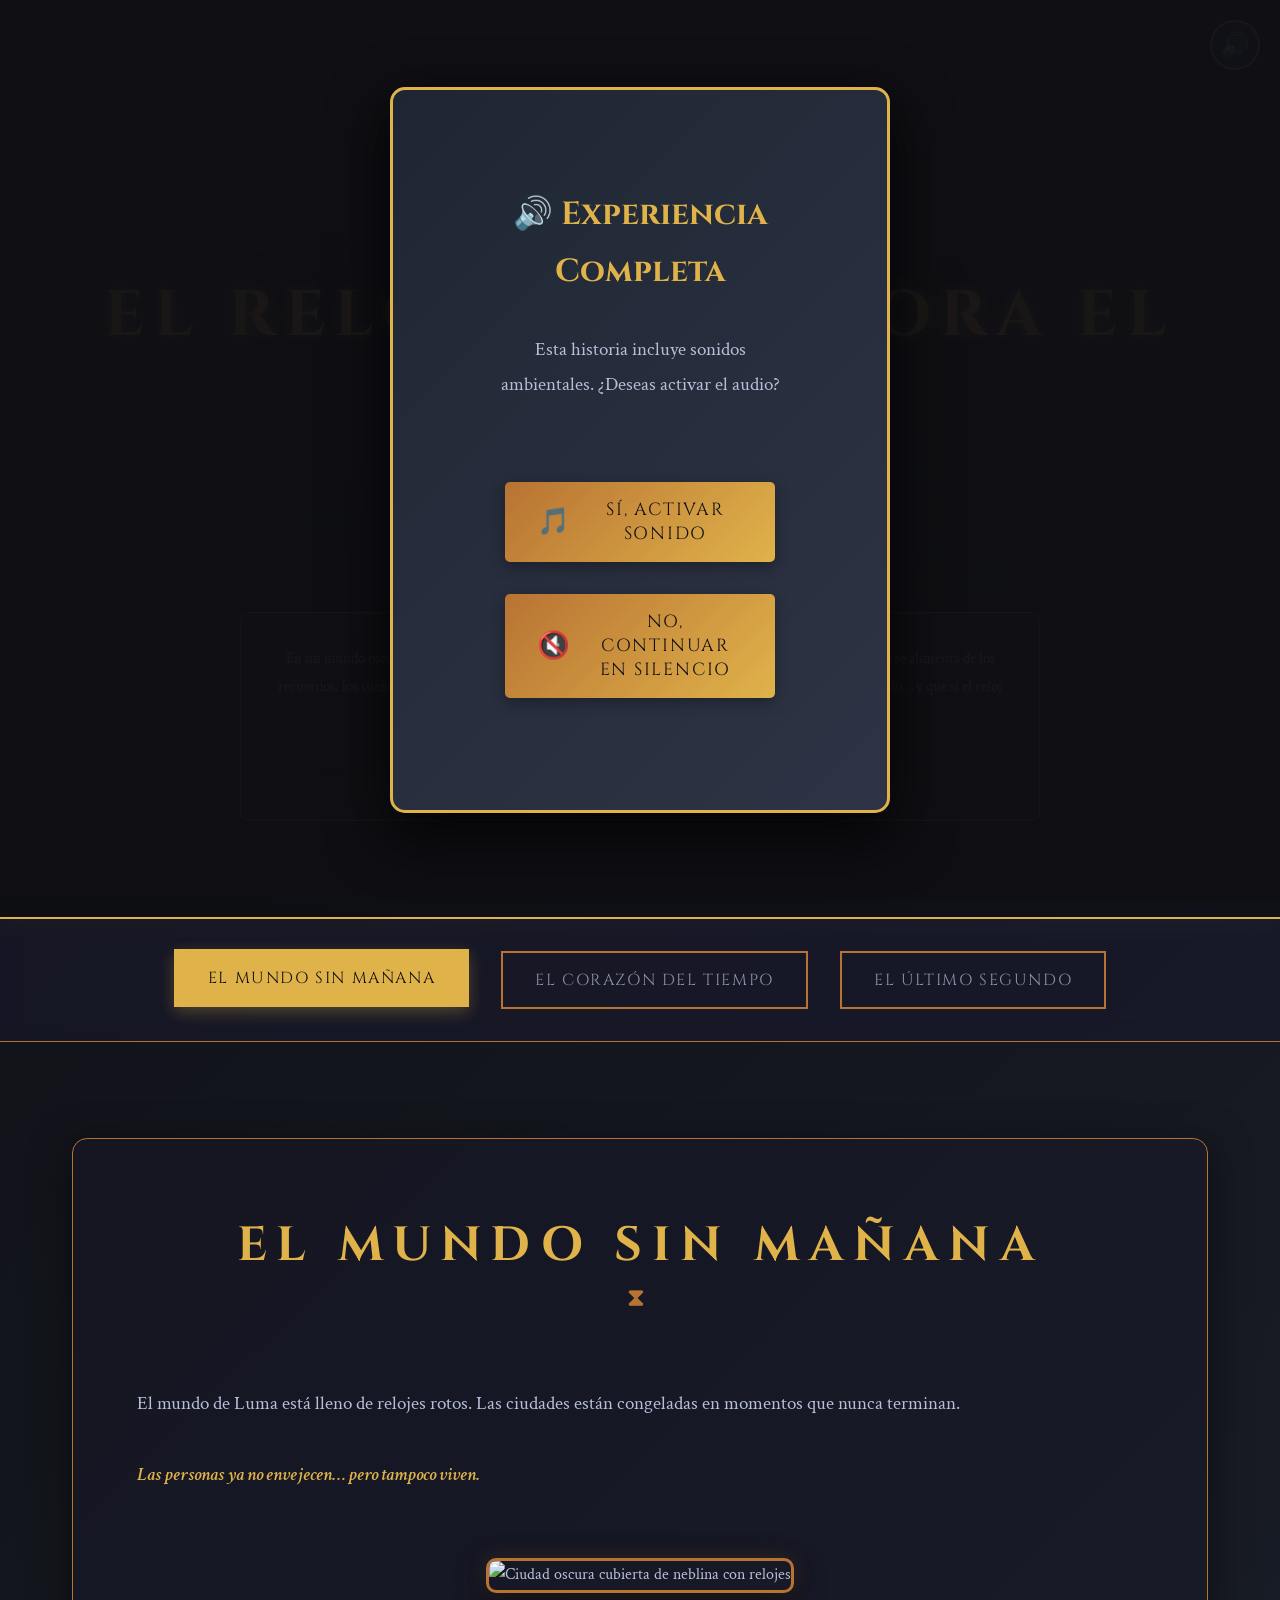
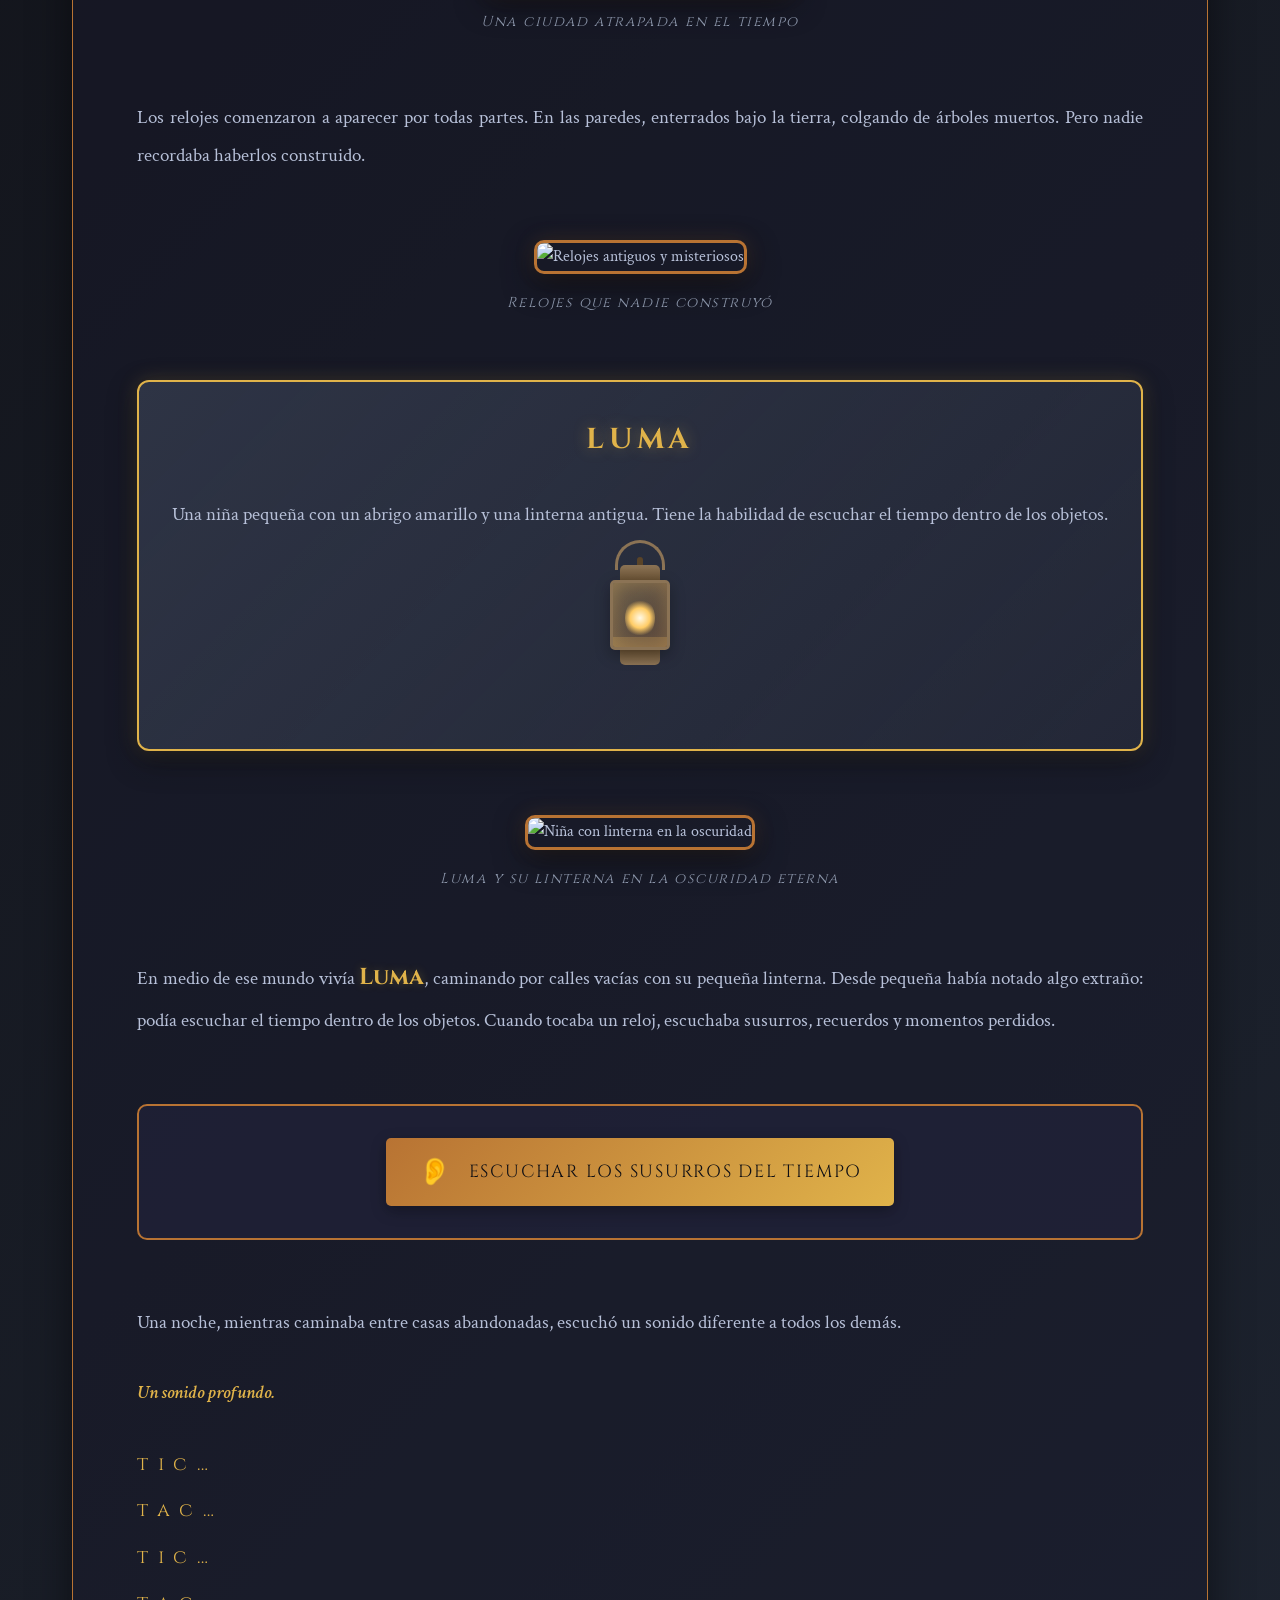
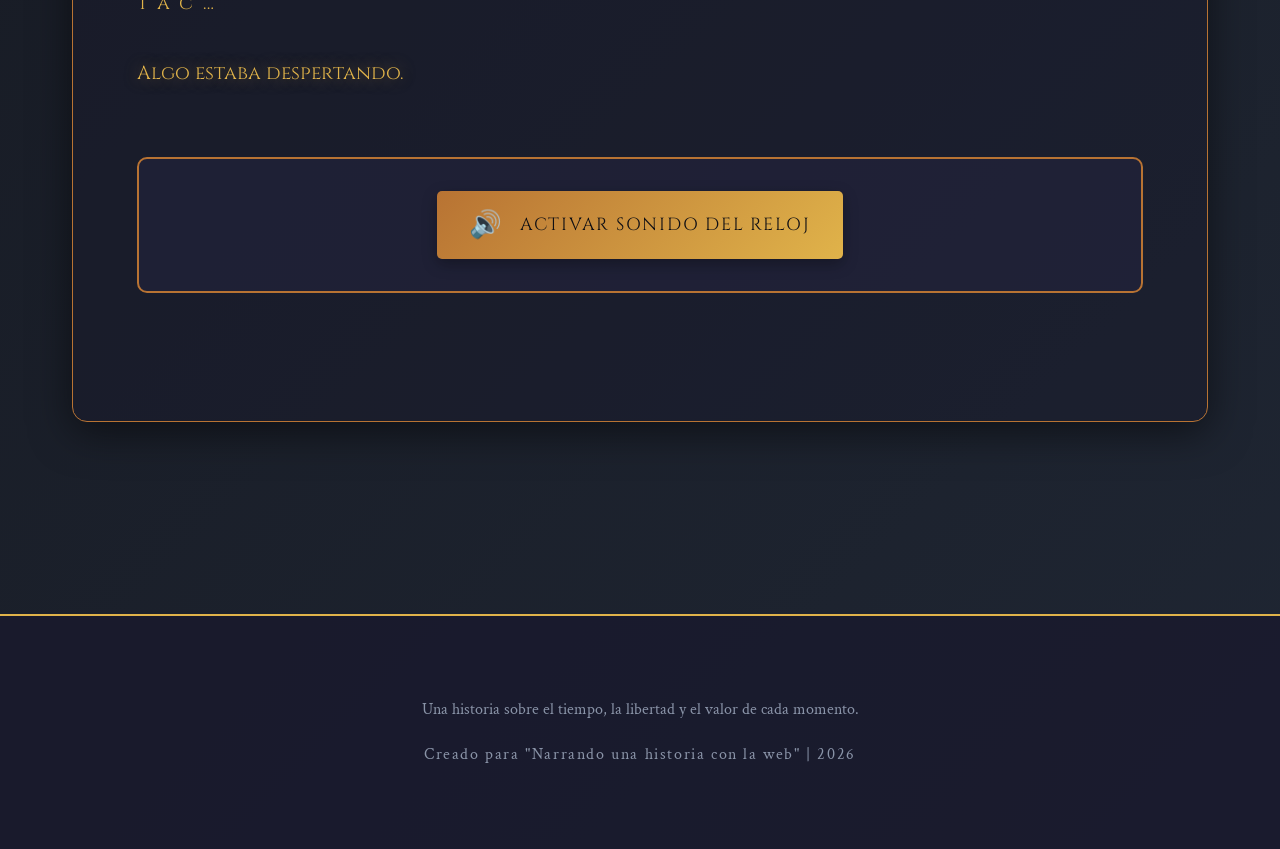
==== ThirdActivity/index.html @ c1e593dd "All activities" ====
<!DOCTYPE html>
<html lang="es">
<head>
    <meta charset="UTF-8">
    <meta name="viewport" content="width=device-width, initial-scale=1.0">
    <title>El Reloj que Devora el Tiempo</title>
    <link rel="stylesheet" href="styles.css">
    <link rel="preconnect" href="https://fonts.googleapis.com">
    <link rel="preconnect" href="https://fonts.gstatic.com" crossorigin>
    <link href="https://fonts.googleapis.com/css2?family=Cinzel:wght@400;600;700&family=Crimson+Text:ital,wght@0,400;0,600;1,400&display=swap" rel="stylesheet">
</head>
<body>
    <!-- Fondo animado de engranajes -->
    <div class="gear-background">
        <div class="gear gear-1">
            <div class="gear-tooth"></div>
            <div class="gear-tooth"></div>
            <div class="gear-tooth"></div>
            <div class="gear-tooth"></div>
            <div class="gear-tooth"></div>
            <div class="gear-tooth"></div>
            <div class="gear-tooth"></div>
            <div class="gear-tooth"></div>
        </div>
        <div class="gear gear-2">
            <div class="gear-tooth"></div>
            <div class="gear-tooth"></div>
            <div class="gear-tooth"></div>
            <div class="gear-tooth"></div>
            <div class="gear-tooth"></div>
            <div class="gear-tooth"></div>
            <div class="gear-tooth"></div>
            <div class="gear-tooth"></div>
            <div class="gear-tooth"></div>
            <div class="gear-tooth"></div>
            <div class="gear-tooth"></div>
            <div class="gear-tooth"></div>
        </div>
        <div class="gear gear-3">
            <div class="gear-tooth"></div>
            <div class="gear-tooth"></div>
            <div class="gear-tooth"></div>
            <div class="gear-tooth"></div>
            <div class="gear-tooth"></div>
            <div class="gear-tooth"></div>
        </div>
    </div>

    <!-- Partículas de tiempo flotantes -->
    <div class="time-particles">
        <div class="particle"></div>
        <div class="particle"></div>
        <div class="particle"></div>
        <div class="particle"></div>
        <div class="particle"></div>
        <div class="particle"></div>
        <div class="particle"></div>
        <div class="particle"></div>
        <div class="particle"></div>
        <div class="particle"></div>
    </div>

    <!-- Header -->
    <header class="main-header">
        <div class="clock-icon">
            <div class="clock-face">
                <div class="clock-center"></div>
                <div class="clock-numbers">
                    <span class="num num-12">12</span>
                    <span class="num num-1">1</span>
                    <span class="num num-2">2</span>
                    <span class="num num-3">3</span>
                    <span class="num num-4">4</span>
                    <span class="num num-5">5</span>
                    <span class="num num-6">6</span>
                    <span class="num num-7">7</span>
                    <span class="num num-8">8</span>
                    <span class="num num-9">9</span>
                    <span class="num num-10">10</span>
                    <span class="num num-11">11</span>
                </div>
                <div class="hour-hand" id="hourHand"></div>
                <div class="minute-hand" id="minuteHand"></div>
                <div class="second-hand" id="secondHand"></div>
            </div>
        </div>
        <h1 class="main-title">El Reloj que Devora el Tiempo</h1>
        <p class="subtitle">En un mundo donde el tiempo está vivo… y tiene hambre.</p>
        <div class="synopsis">
            <p>En un mundo oscuro y silencioso, el tiempo no es una medida… es una criatura. Un enorme reloj viviente se alimenta de los recuerdos, los sueños y la vida de las personas. Una niña llamada Luma descubre que el tiempo está muriendo… y que si el reloj se detiene, todo desaparecerá.</p>
            <p class="synopsis-final">Pero destruirlo también puede significar el fin del mundo.</p>
        </div>
    </header>

    <!-- Control de sonido ambiente -->
    <div class="sound-control">
        <button id="soundToggle" class="sound-btn" aria-label="Reproducir sonido ambiente">
            <span class="sound-icon">🔊</span>
        </button>
        <audio id="ambientSound" loop preload="auto">
            <source src="https://assets.mixkit.co/active_storage/sfx/2568/2568-preview.mp3" type="audio/mpeg">
        </audio>
    </div>

    <!-- Mensaje inicial para activar audio -->
    <div class="audio-prompt" id="audioPrompt">
        <div class="audio-prompt-content">
            <h3>🔊 Experiencia Completa</h3>
            <p>Esta historia incluye sonidos ambientales. ¿Deseas activar el audio?</p>
            <button id="enableAudio" class="reveal-btn">
                <span class="btn-icon">🎵</span>
                Sí, activar sonido
            </button>
            <button id="disableAudio" class="reveal-btn">
                <span class="btn-icon">🔇</span>
                No, continuar en silencio
            </button>
        </div>
    </div>

    <!-- Navegación de capítulos -->
    <nav class="chapter-nav">
        <button class="nav-btn" data-chapter="inicio">El Mundo Sin Mañana</button>
        <button class="nav-btn" data-chapter="desarrollo">El Corazón del Tiempo</button>
        <button class="nav-btn" data-chapter="desenlace">El Último Segundo</button>
    </nav>

    <!-- Sección: Inicio -->
    <section id="inicio" class="story-section active">
        <article class="story-content">
            <h2 class="chapter-title">El Mundo Sin Mañana</h2>
            
            <div class="text-block">
                <p>El mundo de Luma está lleno de relojes rotos. Las ciudades están congeladas en momentos que nunca terminan.</p>
                <p class="emphasis">Las personas ya no envejecen… pero tampoco viven.</p>
            </div>

            <div class="image-container reveal">
                <img src="https://images.unsplash.com/photo-1501630834273-4b5604d2ee31?w=800" alt="Ciudad oscura cubierta de neblina con relojes">
                <div class="image-caption">Una ciudad atrapada en el tiempo</div>
            </div>

            <div class="text-block">
                <p>Los relojes comenzaron a aparecer por todas partes. En las paredes, enterrados bajo la tierra, colgando de árboles muertos. Pero nadie recordaba haberlos construido.</p>
            </div>

            <div class="image-container reveal">
                <img src="https://images.unsplash.com/photo-1509048191080-d2984bad6ae5?w=800" alt="Relojes antiguos y misteriosos">
                <div class="image-caption">Relojes que nadie construyó</div>
            </div>

            <div class="character-card">
                <h3 class="character-title">LUMA</h3>
                <p>Una niña pequeña con un abrigo amarillo y una linterna antigua. Tiene la habilidad de escuchar el tiempo dentro de los objetos.</p>
                <div class="css-lantern">
                    <div class="lantern-top"></div>
                    <div class="lantern-body">
                        <div class="lantern-light"></div>
                        <div class="light-beam"></div>
                    </div>
                    <div class="lantern-bottom"></div>
                    <div class="lantern-handle"></div>
                </div>
            </div>

            <div class="image-container reveal">
                <img src="https://images.unsplash.com/photo-1518709268805-4e9042af9f23?w=800" alt="Niña con linterna en la oscuridad">
                <div class="image-caption">Luma y su linterna en la oscuridad eterna</div>
            </div>

            <div class="text-block">
                <p>En medio de ese mundo vivía <strong class="character-name">Luma</strong>, caminando por calles vacías con su pequeña linterna. Desde pequeña había notado algo extraño: podía escuchar el tiempo dentro de los objetos. Cuando tocaba un reloj, escuchaba susurros, recuerdos y momentos perdidos.</p>
            </div>

            <div class="interactive-box">
                <button class="reveal-btn" data-target="time-whispers">
                    <span class="btn-icon">👂</span>
                    Escuchar los susurros del tiempo
                </button>
                <div id="time-whispers" class="hidden-content">
                    <p class="whisper-text">"Recuérdame... no me olvides... el tiempo se desvanece..."</p>
                    <audio autoplay loop class="story-audio" preload="auto">
                        <source src="https://assets.mixkit.co/active_storage/sfx/2457/2457-preview.mp3" type="audio/mpeg">
                    </audio>
                </div>
            </div>

            <div class="text-block final-paragraph">
                <p>Una noche, mientras caminaba entre casas abandonadas, escuchó un sonido diferente a todos los demás.</p>
                <p class="emphasis">Un sonido profundo.</p>
                <div class="tick-tock">
                    <p>tic…</p>
                    <p>tac…</p>
                    <p>tic…</p>
                    <p>tac…</p>
                </div>
                <p class="dramatic-text">Algo estaba despertando.</p>
            </div>

            <div class="interactive-box">
                <button class="reveal-btn" data-target="clock-sound">
                    <span class="btn-icon">🔊</span>
                    Activar sonido del reloj
                </button>
                <div id="clock-sound" class="hidden-content">
                    <p class="warning-text">El sonido del reloj antiguo resuena en la oscuridad...</p>
                    <audio autoplay loop class="story-audio" preload="auto">
                        <source src="https://assets.mixkit.co/active_storage/sfx/2567/2567-preview.mp3" type="audio/mpeg">
                    </audio>
                </div>
            </div>
        </article>
    </section>

    <!-- Sección: Desarrollo -->
    <section id="desarrollo" class="story-section">
        <article class="story-content">
            <h2 class="chapter-title">El Corazón del Tiempo</h2>
            
            <div class="text-block">
                <p>Luma desciende a una torre subterránea. Las escaleras parecen no tener fin. Con cada paso, el sonido del reloj se hace más fuerte.</p>
                <p class="emphasis">tic... tac... tic... tac...</p>
            </div>

            <!-- SVG Torre Misteriosa -->
            <svg class="tower-svg" viewBox="0 0 600 800" xmlns="http://www.w3.org/2000/svg">
                <!-- Fondo con niebla -->
                <defs>
                    <linearGradient id="skyGradient" x1="0%" y1="0%" x2="0%" y2="100%">
                        <stop offset="0%" style="stop-color:#0a0a0f;stop-opacity:1" />
                        <stop offset="100%" style="stop-color:#1a1a2e;stop-opacity:1" />
                    </linearGradient>
                    <radialGradient id="fogGradient" cx="50%" cy="50%">
                        <stop offset="0%" style="stop-color:#2e3445;stop-opacity:0.3" />
                        <stop offset="100%" style="stop-color:#0f0f14;stop-opacity:0" />
                    </radialGradient>
                    <filter id="glow">
                        <feGaussianBlur stdDeviation="4" result="coloredBlur"/>
                        <feMerge>
                            <feMergeNode in="coloredBlur"/>
                            <feMergeNode in="SourceGraphic"/>
                        </feMerge>
                    </filter>
                </defs>
                
                <!-- Cielo -->
                <rect width="600" height="800" fill="url(#skyGradient)"/>
                
                <!-- Luna -->
                <circle cx="480" cy="120" r="50" fill="#e0b34a" opacity="0.6">
                    <animate attributeName="opacity" values="0.5;0.7;0.5" dur="4s" repeatCount="indefinite"/>
                </circle>
                
                <!-- Niebla animada -->
                <ellipse cx="200" cy="700" rx="150" ry="80" fill="url(#fogGradient)">
                    <animate attributeName="cx" values="200;250;200" dur="8s" repeatCount="indefinite"/>
                    <animate attributeName="opacity" values="0.3;0.6;0.3" dur="8s" repeatCount="indefinite"/>
                </ellipse>
                <ellipse cx="400" cy="720" rx="180" ry="90" fill="url(#fogGradient)">
                    <animate attributeName="cx" values="400;350;400" dur="10s" repeatCount="indefinite"/>
                    <animate attributeName="opacity" values="0.4;0.7;0.4" dur="10s" repeatCount="indefinite"/>
                </ellipse>
                
                <!-- Torre principal -->
                <g class="tower-structure">
                    <!-- Base de la torre -->
                    <path d="M 200 750 L 180 600 L 420 600 L 400 750 Z" 
                          fill="#2e3445" stroke="#b87333" stroke-width="3"/>
                    
                    <!-- Cuerpo medio -->
                    <path d="M 180 600 L 170 400 L 430 400 L 420 600 Z" 
                          fill="#1f2633" stroke="#b87333" stroke-width="3"/>
                    
                    <!-- Cuerpo superior -->
                    <path d="M 170 400 L 160 200 L 440 200 L 430 400 Z" 
                          fill="#2e3445" stroke="#b87333" stroke-width="3"/>
                    
                    <!-- Techo puntiagudo -->
                    <path d="M 160 200 L 300 50 L 440 200 Z" 
                          fill="#1a1a2e" stroke="#e0b34a" stroke-width="4"/>
                    
                    <!-- Punta de la torre -->
                    <path d="M 280 50 L 300 10 L 320 50 Z" 
                          fill="#e0b34a" stroke="#e0b34a" stroke-width="2" filter="url(#glow)"/>
                    
                    <!-- Ventanas iluminadas -->
                    <!-- Nivel 1 -->
                    <rect x="230" y="500" width="40" height="60" fill="#e0b34a" opacity="0.7" rx="5">
                        <animate attributeName="opacity" values="0.5;0.9;0.5" dur="3s" repeatCount="indefinite"/>
                    </rect>
                    <rect x="330" y="500" width="40" height="60" fill="#e0b34a" opacity="0.7" rx="5">
                        <animate attributeName="opacity" values="0.5;0.9;0.5" dur="3s" repeatCount="indefinite" begin="1s"/>
                    </rect>
                    
                    <!-- Nivel 2 -->
                    <rect x="240" y="350" width="35" height="50" fill="#e0b34a" opacity="0.6" rx="5">
                        <animate attributeName="opacity" values="0.4;0.8;0.4" dur="4s" repeatCount="indefinite" begin="0.5s"/>
                    </rect>
                    <rect x="325" y="350" width="35" height="50" fill="#e0b34a" opacity="0.6" rx="5">
                        <animate attributeName="opacity" values="0.4;0.8;0.4" dur="4s" repeatCount="indefinite" begin="1.5s"/>
                    </rect>
                    
                    <!-- Nivel 3 -->
                    <rect x="250" y="220" width="30" height="40" fill="#e0b34a" opacity="0.5" rx="5">
                        <animate attributeName="opacity" values="0.3;0.7;0.3" dur="5s" repeatCount="indefinite" begin="2s"/>
                    </rect>
                    <rect x="320" y="220" width="30" height="40" fill="#e0b34a" opacity="0.5" rx="5">
                        <animate attributeName="opacity" values="0.3;0.7;0.3" dur="5s" repeatCount="indefinite"/>
                    </rect>
                    
                    <!-- Detalles arquitectónicos -->
                    <line x1="180" y1="600" x2="420" y2="600" stroke="#b87333" stroke-width="2"/>
                    <line x1="170" y1="400" x2="430" y2="400" stroke="#b87333" stroke-width="2"/>
                    <line x1="160" y1="200" x2="440" y2="200" stroke="#e0b34a" stroke-width="2"/>
                    
                    <!-- Engranajes decorativos en la fachada -->
                    <circle cx="300" cy="300" r="25" fill="none" stroke="#b87333" stroke-width="3" opacity="0.6">
                        <animateTransform attributeName="transform" attributeType="XML" 
                                        type="rotate" from="0 300 300" to="360 300 300" 
                                        dur="20s" repeatCount="indefinite"/>
                    </circle>
                    <circle cx="300" cy="300" r="15" fill="none" stroke="#e0b34a" stroke-width="2" opacity="0.4"/>
                    
                    <!-- Puerta de entrada -->
                    <rect x="260" y="680" width="80" height="70" fill="#0a0a0f" stroke="#e0b34a" stroke-width="3" rx="5"/>
                    <circle cx="300" cy="715" r="5" fill="#e0b34a" filter="url(#glow)">
                        <animate attributeName="opacity" values="0.5;1;0.5" dur="2s" repeatCount="indefinite"/>
                    </circle>
                    
                    <!-- Grietas en la torre -->
                    <path d="M 190 650 L 195 620 L 190 590" stroke="#1a1a2e" stroke-width="2" opacity="0.5"/>
                    <path d="M 410 680 L 405 650 L 410 620" stroke="#1a1a2e" stroke-width="2" opacity="0.5"/>
                    <path d="M 300 450 L 305 420 L 300 390" stroke="#1a1a2e" stroke-width="2" opacity="0.5"/>
                </g>
                
                <!-- Partículas de tiempo flotando -->
                <circle cx="150" cy="400" r="2" fill="#e0b34a" opacity="0.5">
                    <animate attributeName="cy" values="400;200;400" dur="6s" repeatCount="indefinite"/>
                    <animate attributeName="opacity" values="0;0.8;0" dur="6s" repeatCount="indefinite"/>
                </circle>
                <circle cx="450" cy="500" r="2" fill="#e0b34a" opacity="0.5">
                    <animate attributeName="cy" values="500;300;500" dur="7s" repeatCount="indefinite"/>
                    <animate attributeName="opacity" values="0;0.8;0" dur="7s" repeatCount="indefinite"/>
                </circle>
                <circle cx="250" cy="600" r="2" fill="#b87333" opacity="0.5">
                    <animate attributeName="cy" values="600;400;600" dur="8s" repeatCount="indefinite"/>
                    <animate attributeName="opacity" values="0;0.8;0" dur="8s" repeatCount="indefinite"/>
                </circle>
                <circle cx="350" cy="550" r="2" fill="#b87333" opacity="0.5">
                    <animate attributeName="cy" values="550;350;550" dur="9s" repeatCount="indefinite"/>
                    <animate attributeName="opacity" values="0;0.8;0" dur="9s" repeatCount="indefinite"/>
                </circle>
                
                <!-- Texto atmosférico -->
                <text x="300" y="780" text-anchor="middle" font-family="Cinzel" font-size="16" fill="#e0b34a" opacity="0.7">
                    La torre que guarda el secreto del tiempo
                </text>
            </svg>

            <div class="interactive-box scene-change">
                <button class="reveal-btn dramatic" data-target="enter-tower" id="enterTowerBtn">
                    <span class="btn-icon">🚪</span>
                    Entrar en la torre
                </button>
                <div id="enter-tower" class="hidden-content">
                    <p class="atmospheric-text">La oscuridad te envuelve. El aire se vuelve más denso. Los engranajes comienzan a moverse...</p>
                    
                    <!-- SVG Animated Gears -->
                    <svg class="animated-gears-svg" viewBox="0 0 800 400" xmlns="http://www.w3.org/2000/svg">
                        <!-- Gear 1 - Large -->
                        <g class="svg-gear" transform="translate(200, 200)">
                            <circle cx="0" cy="0" r="80" fill="#1f2633" stroke="#e0b34a" stroke-width="3"/>
                            <circle cx="0" cy="0" r="20" fill="#e0b34a"/>
                            <!-- Teeth -->
                            <rect x="-8" y="-95" width="16" height="25" fill="#e0b34a" rx="3"/>
                            <rect x="-8" y="-95" width="16" height="25" fill="#e0b34a" rx="3" transform="rotate(45)"/>
                            <rect x="-8" y="-95" width="16" height="25" fill="#e0b34a" rx="3" transform="rotate(90)"/>
                            <rect x="-8" y="-95" width="16" height="25" fill="#e0b34a" rx="3" transform="rotate(135)"/>
                            <rect x="-8" y="-95" width="16" height="25" fill="#e0b34a" rx="3" transform="rotate(180)"/>
                            <rect x="-8" y="-95" width="16" height="25" fill="#e0b34a" rx="3" transform="rotate(225)"/>
                            <rect x="-8" y="-95" width="16" height="25" fill="#e0b34a" rx="3" transform="rotate(270)"/>
                            <rect x="-8" y="-95" width="16" height="25" fill="#e0b34a" rx="3" transform="rotate(315)"/>
                            <animateTransform attributeName="transform" attributeType="XML" type="rotate" from="0 200 200" to="360 200 200" dur="8s" repeatCount="indefinite"/>
                        </g>
                        
                        <!-- Gear 2 - Medium -->
                        <g class="svg-gear" transform="translate(500, 200)">
                            <circle cx="0" cy="0" r="60" fill="#1f2633" stroke="#b87333" stroke-width="3"/>
                            <circle cx="0" cy="0" r="15" fill="#b87333"/>
                            <!-- Teeth -->
                            <rect x="-7" y="-72" width="14" height="20" fill="#b87333" rx="3"/>
                            <rect x="-7" y="-72" width="14" height="20" fill="#b87333" rx="3" transform="rotate(60)"/>
                            <rect x="-7" y="-72" width="14" height="20" fill="#b87333" rx="3" transform="rotate(120)"/>
                            <rect x="-7" y="-72" width="14" height="20" fill="#b87333" rx="3" transform="rotate(180)"/>
                            <rect x="-7" y="-72" width="14" height="20" fill="#b87333" rx="3" transform="rotate(240)"/>
                            <rect x="-7" y="-72" width="14" height="20" fill="#b87333" rx="3" transform="rotate(300)"/>
                            <animateTransform attributeName="transform" attributeType="XML" type="rotate" from="360 500 200" to="0 500 200" dur="6s" repeatCount="indefinite"/>
                        </g>
                        
                        <!-- Gear 3 - Small -->
                        <g class="svg-gear" transform="translate(350, 350)">
                            <circle cx="0" cy="0" r="45" fill="#1f2633" stroke="#e0b34a" stroke-width="2"/>
                            <circle cx="0" cy="0" r="12" fill="#e0b34a"/>
                            <!-- Teeth -->
                            <rect x="-6" y="-54" width="12" height="16" fill="#e0b34a" rx="2"/>
                            <rect x="-6" y="-54" width="12" height="16" fill="#e0b34a" rx="2" transform="rotate(90)"/>
                            <rect x="-6" y="-54" width="12" height="16" fill="#e0b34a" rx="2" transform="rotate(180)"/>
                            <rect x="-6" y="-54" width="12" height="16" fill="#e0b34a" rx="2" transform="rotate(270)"/>
                            <animateTransform attributeName="transform" attributeType="XML" type="rotate" from="0 350 350" to="360 350 350" dur="4s" repeatCount="indefinite"/>
                        </g>
                        
                        <!-- Connecting chains/belts -->
                        <line x1="200" y1="200" x2="500" y2="200" stroke="#8a94a8" stroke-width="2" stroke-dasharray="5,5" opacity="0.3"/>
                    </svg>
                    
                    <p class="video-caption">Engranajes gigantes en movimiento eterno</p>
                    
                    <!-- Audio ambiente de engranajes -->
                    <audio autoplay loop class="story-audio" preload="auto">
                        <source src="https://assets.mixkit.co/active_storage/sfx/2869/2869-preview.mp3" type="audio/mpeg">
                    </audio>
                </div>
            </div>

            <div class="text-block">
                <p>Dentro de la torre no había escaleras normales. Enormes engranajes giraban lentamente, moviendo plataformas de metal que descendían hacia la oscuridad.</p>
                <p>Las paredes estaban cubiertas de relojes rotos. Algunos detenidos. Otros girando demasiado rápido.</p>
            </div>

            <div class="gear-display">
                <div class="display-gear gear-big">
                    <div class="gear-tooth"></div>
                    <div class="gear-tooth"></div>
                    <div class="gear-tooth"></div>
                    <div class="gear-tooth"></div>
                    <div class="gear-tooth"></div>
                    <div class="gear-tooth"></div>
                    <div class="gear-tooth"></div>
                    <div class="gear-tooth"></div>
                    <div class="gear-center"></div>
                </div>
                <div class="display-gear gear-medium">
                    <div class="gear-tooth"></div>
                    <div class="gear-tooth"></div>
                    <div class="gear-tooth"></div>
                    <div class="gear-tooth"></div>
                    <div class="gear-tooth"></div>
                    <div class="gear-tooth"></div>
                    <div class="gear-center"></div>
                </div>
                <div class="display-gear gear-small">
                    <div class="gear-tooth"></div>
                    <div class="gear-tooth"></div>
                    <div class="gear-tooth"></div>
                    <div class="gear-tooth"></div>
                    <div class="gear-center"></div>
                </div>
            </div>

            <div class="image-container reveal">
                <img src="https://images.unsplash.com/photo-1495364141860-b0d03eccd065?w=800" alt="Engranajes gigantes de un mecanismo antiguo">
                <div class="image-caption">Engranajes del tamaño de edificios</div>
            </div>

            <div class="text-block dramatic">
                <p>Y entonces... lo vio.</p>
            </div>

            <div class="revelation-box">
                <h3 class="revelation-title">EL RELOJ DEVORADOR</h3>
                <p>Un monstruo de hierro y agujas que late como un corazón.</p>
                <p>Un gigantesco mecanismo viviente en el centro del mundo.</p>
            </div>

            <div class="image-container reveal central-image">
                <img src="https://images.unsplash.com/photo-1495364141860-b0d03eccd065?w=800" alt="Mecanismo de reloj gigante y aterrador">
                <div class="image-caption">El Reloj Devorador</div>
            </div>

            <div class="text-block">
                <p>Cada vez que sus agujas giraban, una pequeña luz salía del reloj y desaparecía en la oscuridad.</p>
                <p class="emphasis">Cada vez que gira, alguien en el mundo pierde un recuerdo.</p>
            </div>

            <div class="memory-list">
                <p class="stolen-title">El reloj devora:</p>
                <ul>
                    <li>Recuerdos de infancia</li>
                    <li>Sueños olvidados</li>
                    <li>Momentos de felicidad</li>
                    <li>El amor de las personas</li>
                    <li>La vida misma</li>
                </ul>
            </div>

            <div class="text-block dramatic">
                <p>De repente, una figura apareció entre las sombras.</p>
            </div>

            <div class="character-card guardian-card">
                <h3 class="character-title">EL GUARDIÁN DE LAS HORAS</h3>
                <p>Una criatura alta hecha de engranajes, relojes y metal oxidado. En lugar de ojos tiene pequeños cristales que giran lentamente como diminutos relojes.</p>
                <p class="character-note">No habla. Solo observa.</p>
            </div>

            <div class="interactive-box">
                <button class="reveal-btn" data-target="guardian-appears">
                    <span class="btn-icon">👁️</span>
                    Observar al Guardián
                </button>
                <div id="guardian-appears" class="hidden-content">
                    <p class="guardian-text">El Guardián aparece frente a ella. No intenta detenerla. Solo levanta lentamente una de sus manos... y señala una gran palanca.</p>
                    
                    <!-- SVG Guardian Animation -->
                    <svg class="guardian-svg" viewBox="0 0 400 500" xmlns="http://www.w3.org/2000/svg">
                        <!-- Guardian silhouette -->
                        <g class="guardian-figure" opacity="0.9">
                            <!-- Body -->
                            <rect x="150" y="200" width="100" height="250" fill="#2e3445" stroke="#b87333" stroke-width="2" rx="5">
                                <animate attributeName="opacity" values="0.7;1;0.7" dur="3s" repeatCount="indefinite"/>
                            </rect>
                            
                            <!-- Head -->
                            <circle cx="200" cy="170" r="40" fill="#2e3445" stroke="#b87333" stroke-width="2">
                                <animate attributeName="opacity" values="0.7;1;0.7" dur="3s" repeatCount="indefinite"/>
                            </circle>
                            
                            <!-- Clock eyes -->
                            <circle cx="185" cy="165" r="8" fill="#e0b34a" opacity="0.8">
                                <animate attributeName="opacity" values="0.3;1;0.3" dur="2s" repeatCount="indefinite"/>
                            </circle>
                            <circle cx="215" cy="165" r="8" fill="#e0b34a" opacity="0.8">
                                <animate attributeName="opacity" values="0.3;1;0.3" dur="2s" repeatCount="indefinite" begin="0.5s"/>
                            </circle>
                            
                            <!-- Clock hands in eyes -->
                            <line x1="185" y1="165" x2="185" y2="158" stroke="#1f2633" stroke-width="1.5">
                                <animateTransform attributeName="transform" attributeType="XML" type="rotate" from="0 185 165" to="360 185 165" dur="4s" repeatCount="indefinite"/>
                            </line>
                            <line x1="215" y1="165" x2="215" y2="158" stroke="#1f2633" stroke-width="1.5">
                                <animateTransform attributeName="transform" attributeType="XML" type="rotate" from="360 215 165" to="0 215 165" dur="4s" repeatCount="indefinite"/>
                            </line>
                            
                            <!-- Gear details on body -->
                            <circle cx="200" cy="280" r="25" fill="none" stroke="#b87333" stroke-width="2" opacity="0.6"/>
                            <circle cx="200" cy="350" r="20" fill="none" stroke="#e0b34a" stroke-width="2" opacity="0.6"/>
                            
                            <!-- Arm pointing -->
                            <line x1="250" y1="250" x2="320" y2="300" stroke="#b87333" stroke-width="8" stroke-linecap="round">
                                <animate attributeName="x2" values="280;320;280" dur="4s" repeatCount="indefinite"/>
                                <animate attributeName="y2" values="280;300;280" dur="4s" repeatCount="indefinite"/>
                            </line>
                            
                            <!-- Hand/pointer -->
                            <circle cx="320" cy="300" r="12" fill="#e0b34a">
                                <animate attributeName="cx" values="280;320;280" dur="4s" repeatCount="indefinite"/>
                                <animate attributeName="cy" values="280;300;280" dur="4s" repeatCount="indefinite"/>
                                <animate attributeName="opacity" values="0.5;1;0.5" dur="2s" repeatCount="indefinite"/>
                            </circle>
                        </g>
                        
                        <!-- Mystical particles around guardian -->
                        <circle cx="100" cy="200" r="3" fill="#e0b34a" opacity="0.5">
                            <animate attributeName="cy" values="200;150;200" dur="3s" repeatCount="indefinite"/>
                            <animate attributeName="opacity" values="0;0.8;0" dur="3s" repeatCount="indefinite"/>
                        </circle>
                        <circle cx="300" cy="250" r="3" fill="#e0b34a" opacity="0.5">
                            <animate attributeName="cy" values="250;200;250" dur="4s" repeatCount="indefinite"/>
                            <animate attributeName="opacity" values="0;0.8;0" dur="4s" repeatCount="indefinite"/>
                        </circle>
                        <circle cx="150" cy="350" r="3" fill="#b87333" opacity="0.5">
                            <animate attributeName="cy" values="350;300;350" dur="3.5s" repeatCount="indefinite"/>
                            <animate attributeName="opacity" values="0;0.8;0" dur="3.5s" repeatCount="indefinite"/>
                        </circle>
                    </svg>
                    
                    <audio autoplay loop class="story-audio" preload="auto">
                        <source src="https://assets.mixkit.co/active_storage/sfx/2466/2466-preview.mp3" type="audio/mpeg">
                    </audio>
                </div>
            </div>

            <div class="choice-box" id="decisionBox">
                <p class="choice-text">Ha llegado el momento de decidir. ¿Qué hará Luma?</p>
                <p class="choice-subtitle">Tu decisión cambiará el destino del mundo y determinará el final de la historia.</p>
                <div class="dilemma">
                    <button class="option decision-btn" id="stopClock" data-decision="stop">
                        <p class="option-title">🛑 Detener el reloj</p>
                        <p>Liberará el tiempo, pero quizás todo desaparezca.</p>
                        <p class="option-consequence">Riesgo: El tiempo podría acabarse para siempre</p>
                    </button>
                    <button class="option decision-btn" id="keepClock" data-decision="keep">
                        <p class="option-title">⏰ Dejar el reloj funcionando</p>
                        <p>El mundo seguirá igual, pero el reloj devorará más momentos.</p>
                        <p class="option-consequence">Riesgo: El reloj seguirá consumiendo recuerdos</p>
                    </button>
                </div>
                <div id="decisionMade" class="decision-result" style="display: none;">
                    <p class="decision-text">Has decidido: <span id="decisionChoice"></span></p>
                    <button class="reveal-btn" id="changeDecision">
                        <span class="btn-icon">🔄</span>
                        Cambiar decisión
                    </button>
                </div>
            </div>

            <div class="interactive-box revelation">
                <button class="reveal-btn dramatic" data-target="clock-secret">
                    <span class="btn-icon">🔓</span>
                    Revelar el secreto del reloj
                </button>
                <div id="clock-secret" class="hidden-content">
                    <div class="secret-revealed">
                        <p class="secret-title">LA VERDAD DEL MUNDO</p>
                        <p>El reloj no fue creado para medir el tiempo.</p>
                        <p>Fue creado para <em>contenerlo</em>.</p>
                        <p>Hace mucho tiempo, el tiempo era salvaje. Libre. Caótico.</p>
                        <p>Las personas morían y revivían. Los días se repetían. El futuro y el pasado eran lo mismo.</p>
                        <p class="final-secret">Alguien construyó el reloj para atraparlo. Para controlarlo. Para devorarlo lentamente.</p>
                        <p class="warning">Pero ahora... el reloj tiene hambre de más.</p>
                    </div>
                </div>
            </div>
        </article>
    </section>

    <!-- Sección: Desenlace -->
    <section id="desenlace" class="story-section">
        <article class="story-content">
            <h2 class="chapter-title">El Último Segundo</h2>
            
            <div class="text-block">
                <p>Luma se acerca a la palanca. Sus manos tiemblan.</p>
                <p>El Guardián de las Horas no intenta detenerla.</p>
                <p class="emphasis">Solo observa.</p>
            </div>

            <div class="text-block">
                <p>El reloj late como un corazón gigantesco.</p>
                <div class="tick-tock slow">
                    <p>tic…</p>
                    <p>tac…</p>
                    <p>tic…</p>
                </div>
            </div>

            <div class="interactive-box climax">
                <div class="css-lever-container">
                    <div class="lever-base"></div>
                    <div class="lever-arm" id="leverArm">
                        <div class="lever-handle"></div>
                    </div>
                    <p class="lever-instruction">Haz clic en la palanca para bajarla</p>
                </div>
                <button class="reveal-btn dramatic" data-target="pull-lever" id="leverButton">
                    <span class="btn-icon">⚡</span>
                    Bajar la palanca
                </button>
                <div id="pull-lever" class="hidden-content">
                    <div class="climax-animation">
                        <p class="shake-text">Luma toma la palanca con ambas manos.</p>
                        <p class="shake-text">La baja.</p>
                        
                        <!-- SVG Breaking Clock Animation -->
                        <svg class="breaking-clock-svg" viewBox="0 0 600 400" xmlns="http://www.w3.org/2000/svg">
                            <!-- Main clock circle -->
                            <circle cx="300" cy="200" r="120" fill="none" stroke="#e0b34a" stroke-width="6">
                                <animate attributeName="r" values="120;130;120" dur="0.5s" repeatCount="5"/>
                                <animate attributeName="opacity" values="1;0.3;1" dur="0.5s" repeatCount="5"/>
                            </circle>
                            
                            <!-- Inner circle -->
                            <circle cx="300" cy="200" r="80" fill="none" stroke="#b87333" stroke-width="4">
                                <animate attributeName="r" values="80;85;80" dur="0.5s" repeatCount="5"/>
                            </circle>
                            
                            <!-- Clock center -->
                            <circle cx="300" cy="200" r="15" fill="#e0b34a">
                                <animate attributeName="r" values="15;20;15" dur="0.5s" repeatCount="5"/>
                            </circle>
                            
                            <!-- Clock hands spinning wildly -->
                            <line x1="300" y1="200" x2="300" y2="120" stroke="#e0b34a" stroke-width="6" stroke-linecap="round">
                                <animateTransform attributeName="transform" attributeType="XML" type="rotate" from="0 300 200" to="720 300 200" dur="2s" repeatCount="indefinite"/>
                            </line>
                            <line x1="300" y1="200" x2="300" y2="100" stroke="#ff6b6b" stroke-width="4" stroke-linecap="round">
                                <animateTransform attributeName="transform" attributeType="XML" type="rotate" from="0 300 200" to="1440 300 200" dur="1s" repeatCount="indefinite"/>
                            </line>
                            
                            <!-- Cracks appearing -->
                            <line x1="250" y1="150" x2="200" y2="100" stroke="#ff6b6b" stroke-width="3" opacity="0">
                                <animate attributeName="opacity" values="0;1" begin="3s" dur="0.5s" fill="freeze"/>
                            </line>
                            <line x1="350" y1="150" x2="400" y2="100" stroke="#ff6b6b" stroke-width="3" opacity="0">
                                <animate attributeName="opacity" values="0;1" begin="3.2s" dur="0.5s" fill="freeze"/>
                            </line>
                            <line x1="280" y1="250" x2="230" y2="300" stroke="#ff6b6b" stroke-width="3" opacity="0">
                                <animate attributeName="opacity" values="0;1" begin="3.4s" dur="0.5s" fill="freeze"/>
                            </line>
                            <line x1="320" y1="250" x2="370" y2="300" stroke="#ff6b6b" stroke-width="3" opacity="0">
                                <animate attributeName="opacity" values="0;1" begin="3.6s" dur="0.5s" fill="freeze"/>
                            </line>
                            
                            <!-- Breaking pieces flying outward -->
                            <path d="M 300 120 L 310 110 L 320 120 Z" fill="#e0b34a" opacity="0">
                                <animate attributeName="opacity" values="0;1;1;0" begin="4s" dur="1s" fill="freeze"/>
                                <animateTransform attributeName="transform" attributeType="XML" type="translate" from="0,0" to="50,-100" begin="4s" dur="1s" fill="freeze"/>
                            </path>
                            <path d="M 380 200 L 390 190 L 390 210 Z" fill="#b87333" opacity="0">
                                <animate attributeName="opacity" values="0;1;1;0" begin="4.2s" dur="1s" fill="freeze"/>
                                <animateTransform attributeName="transform" attributeType="XML" type="translate" from="0,0" to="100,50" begin="4.2s" dur="1s" fill="freeze"/>
                            </path>
                            <path d="M 220 200 L 210 190 L 210 210 Z" fill="#b87333" opacity="0">
                                <animate attributeName="opacity" values="0;1;1;0" begin="4.4s" dur="1s" fill="freeze"/>
                                <animateTransform attributeName="transform" attributeType="XML" type="translate" from="0,0" to="-100,50" begin="4.4s" dur="1s" fill="freeze"/>
                            </path>
                            
                            <!-- Energy burst -->
                            <circle cx="300" cy="200" r="10" fill="#4a9eff" opacity="0">
                                <animate attributeName="r" values="10;150" begin="5s" dur="1s" fill="freeze"/>
                                <animate attributeName="opacity" values="0.8;0" begin="5s" dur="1s" fill="freeze"/>
                            </circle>
                            
                            <!-- Text -->
                            <text x="300" y="380" text-anchor="middle" font-family="Cinzel" font-size="24" fill="#e0b34a" opacity="0">
                                TODO SE DETIENE
                                <animate attributeName="opacity" values="0;1" begin="6s" dur="1s" fill="freeze"/>
                            </text>
                        </svg>
                        
                        <!-- Audio dramático -->
                        <audio autoplay class="story-audio" preload="auto">
                            <source src="https://assets.mixkit.co/active_storage/sfx/2869/2869-preview.mp3" type="audio/mpeg">
                        </audio>
                    </div>
                </div>
            </div>

            <div class="text-block dramatic">
                <p>Por un instante, nada ocurre.</p>
                <p>Luego...</p>
                <p class="emphasis">El reloj comienza a romperse.</p>
            </div>

            <div class="text-block">
                <p>Las agujas giran más rápido… más rápido…</p>
                <p>Los engranajes chirrían. El metal se quiebra.</p>
                <p class="tick-tock fast">TICTACTICTACTICTAC</p>
                <p>Hasta que finalmente...</p>
            </div>

            <div class="silence-moment">
                <p class="silence-text">se detienen.</p>
            </div>

            <div class="text-block">
                <p>Por un segundo, todo queda en silencio.</p>
                <p class="emphasis">Silencio absoluto.</p>
                <p>Los engranajes dejan de moverse. Las agujas se quiebran y caen al suelo.</p>
                <p class="dramatic-revelation">El Reloj Devorador ha muerto.</p>
            </div>

            <div class="text-block">
                <p>Luego...</p>
            </div>

            <!-- FINAL 1: Deteniendo el reloj -->
            <div id="ending-stop" class="ending-variant">
                <div class="rebirth-section">
                    <p class="rebirth-intro">El tiempo vuelve a fluir.</p>
                    <ul class="rebirth-list">
                        <li class="fade-in-item">El viento comienza a soplar.</li>
                        <li class="fade-in-item">Las hojas vuelven a caer.</li>
                        <li class="fade-in-item">Las personas pueden volver a vivir.</li>
                    </ul>
                </div>

                <div class="image-container reveal">
                    <img src="https://images.unsplash.com/photo-1470071459604-3b5ec3a7fe05?w=800" alt="Naturaleza renaciendo con luz">
                    <div class="image-caption">El mundo comienza a vivir de nuevo</div>
                </div>

                <div class="revelation-box time-free">
                    <p class="emphasis">El reloj ya no existe.</p>
                    <p>Ahora el tiempo vive en todas partes.</p>
                    <ul class="time-places">
                        <li>En el viento.</li>
                        <li>En las personas.</li>
                        <li>En cada historia.</li>
                    </ul>
                    <p class="final-truth">El tiempo está libre.</p>
                </div>

                <div class="text-block final-paragraph">
                    <p>Cuando el Guardián de las Horas mira a su alrededor, Luma ya no está allí.</p>
                    <p>Solo queda su pequeña linterna en el suelo, iluminando débilmente la sala vacía.</p>
                </div>

                <div class="image-container reveal final-image">
                    <img src="https://images.unsplash.com/photo-1518709268805-4e9042af9f23?w=800" alt="Linterna solitaria brillando en la oscuridad">
                    <div class="image-caption">La linterna de Luma, aún encendida</div>
                </div>

                <div class="text-block epilogue">
                    <p class="mystery-text">Y Luma desaparece…</p>
                    <p class="mystery-text">Como si siempre hubiera sido parte del tiempo.</p>
                </div>

                <div class="final-message-box">
                    <p class="final-line">Por primera vez en mucho tiempo, el mundo vuelve a escuchar algo simple y natural:</p>
                    <p class="final-revelation">El sonido de un nuevo momento comenzando.</p>
                </div>

                <div class="interactive-box">
                    <button class="reveal-btn" data-target="new-beginning-stop">
                        <span class="btn-icon">🎵</span>
                        Escuchar el nuevo comienzo
                    </button>
                    <div id="new-beginning-stop" class="hidden-content">
                        <audio autoplay class="story-audio" preload="auto">
                            <source src="https://assets.mixkit.co/active_storage/sfx/2462/2462-preview.mp3" type="audio/mpeg">
                        </audio>
                        <p class="ending-message">FIN - FINAL DE LA LIBERTAD</p>
                        <p class="reflection">El tiempo ahora te pertenece. Úsalo bien.</p>
                    </div>
                </div>
            </div>

            <!-- FINAL 2: Manteniendo el reloj -->
            <div id="ending-keep" class="ending-variant" style="display: none;">
                <div class="dark-ending-section">
                    <p class="dark-intro">El reloj sigue latiendo.</p>
                    <ul class="dark-list">
                        <li class="fade-in-item">El mundo permanece congelado.</li>
                        <li class="fade-in-item">Los recuerdos siguen desvaneciéndose.</li>
                        <li class="fade-in-item">Pero al menos... todo existe.</li>
                    </ul>
                </div>

                <div class="image-container reveal">
                    <img src="https://images.unsplash.com/photo-1501630834273-4b5604d2ee31?w=800" alt="Ciudad en penumbra">
                    <div class="image-caption">El mundo sigue atrapado en el tiempo</div>
                </div>

                <div class="revelation-box time-trapped">
                    <p class="emphasis">El reloj sigue vivo.</p>
                    <p>El tiempo permanece atrapado.</p>
                    <ul class="time-places">
                        <li>En la máquina.</li>
                        <li>En el metal.</li>
                        <li>En los engranajes eternos.</li>
                    </ul>
                    <p class="final-truth-dark">El tiempo está prisionero... pero seguro.</p>
                </div>

                <div class="text-block final-paragraph">
                    <p>Luma se aleja de la palanca. El Guardián asiente lentamente.</p>
                    <p>Algunos secretos es mejor no revelarlos. Algunas jaulas son necesarias.</p>
                </div>

                <div class="image-container reveal final-image">
                    <img src="https://images.unsplash.com/photo-1509048191080-d2984bad6ae5?w=800" alt="Reloj antiguo">
                    <div class="image-caption">El reloj continúa su danza eterna</div>
                </div>

                <div class="text-block epilogue">
                    <p class="mystery-text">Luma sale de la torre...</p>
                    <p class="mystery-text">Sabiendo que eligió la seguridad sobre la libertad.</p>
                </div>

                <div class="final-message-box dark-ending">
                    <p class="final-line">El mundo seguirá igual que siempre:</p>
                    <p class="final-revelation">El sonido del reloj devorando el tiempo, segundo a segundo.</p>
                </div>

                <div class="interactive-box">
                    <button class="reveal-btn" data-target="new-beginning-keep">
                        <span class="btn-icon">🎵</span>
                        Escuchar el tic-tac eterno
                    </button>
                    <div id="new-beginning-keep" class="hidden-content">
                        <audio autoplay loop class="story-audio" preload="auto">
                            <source src="https://assets.mixkit.co/active_storage/sfx/2567/2567-preview.mp3" type="audio/mpeg">
                        </audio>
                        <p class="ending-message">FIN - FINAL DEL CONTROL</p>
                        <p class="reflection dark-reflection">A veces, el control es mejor que el caos.</p>
                    </div>
                </div>
            </div>
        </article>
    </section>

    <!-- Footer -->
    <footer class="main-footer">
        <p>Una historia sobre el tiempo, la libertad y el valor de cada momento.</p>
        <p class="credits">Creado para "Narrando una historia con la web" | 2026</p>
    </footer>

    <script src="script.js"></script>
</body>
</html>
---- ThirdActivity/styles.css ----
/* ===================================
   VARIABLES Y CONFIGURACIÓN GLOBAL
   =================================== */

   :root {
    /* Paleta de colores sugerida */
    --color-bg-dark: #0f0f14;
    --color-bg-medium: #1f2633;
    --color-bg-light: #2e3445;
    --color-accent-gold: #e0b34a;
    --color-accent-copper: #b87333;
    --color-text-light: #b7c0d8;
    --color-text-dim: #8a94a8;
    --color-glow: #4a9eff;
    --color-boxes: #2e3445;
    
    /* Tipografía */
    --font-display: 'Cinzel', serif;
    --font-body: 'Crimson Text', serif;
    
    /* Espaciado */
    --spacing-xs: 0.5rem;
    --spacing-sm: 1rem;
    --spacing-md: 2rem;
    --spacing-lg: 4rem;
    --spacing-xl: 6rem;
}

/* Reset y base */
* {
    margin: 0;
    padding: 0;
    box-sizing: border-box;
}

body {
    font-family: var(--font-body);
    background: linear-gradient(135deg, var(--color-bg-dark) 0%, var(--color-bg-medium) 100%);
    color: var(--color-text-light);
    line-height: 1.8;
    overflow-x: hidden;
    position: relative;
    min-height: 100vh;
}

/* ===================================
   FONDO ANIMADO DE ENGRANAJES REALES
   =================================== */

.gear-background {
    position: fixed;
    top: 0;
    left: 0;
    width: 100%;
    height: 100%;
    z-index: -1;
    opacity: 0.08;
    overflow: hidden;
    pointer-events: none;
}

.gear {
    position: absolute;
    border-radius: 50%;
    background: radial-gradient(circle, var(--color-accent-copper) 0%, var(--color-accent-copper) 35%, transparent 35%, transparent 45%, var(--color-accent-copper) 45%, var(--color-accent-copper) 50%, transparent 50%);
    display: flex;
    align-items: center;
    justify-content: center;
}

.gear::before {
    content: '';
    position: absolute;
    width: 30%;
    height: 30%;
    background: var(--color-bg-dark);
    border-radius: 50%;
    border: 3px solid var(--color-accent-copper);
    z-index: 10;
}

.gear-tooth {
    position: absolute;
    background: var(--color-accent-copper);
    transform-origin: center;
}

.gear-1 {
    width: 200px;
    height: 200px;
    top: 10%;
    left: 10%;
    animation: rotate 30s linear infinite;
}

.gear-1 .gear-tooth {
    width: 20px;
    height: 30px;
    top: -15px;
    left: 50%;
    margin-left: -10px;
}

.gear-1 .gear-tooth:nth-child(1) { transform: rotate(0deg) translateY(100px); }
.gear-1 .gear-tooth:nth-child(2) { transform: rotate(45deg) translateY(100px); }
.gear-1 .gear-tooth:nth-child(3) { transform: rotate(90deg) translateY(100px); }
.gear-1 .gear-tooth:nth-child(4) { transform: rotate(135deg) translateY(100px); }
.gear-1 .gear-tooth:nth-child(5) { transform: rotate(180deg) translateY(100px); }
.gear-1 .gear-tooth:nth-child(6) { transform: rotate(225deg) translateY(100px); }
.gear-1 .gear-tooth:nth-child(7) { transform: rotate(270deg) translateY(100px); }
.gear-1 .gear-tooth:nth-child(8) { transform: rotate(315deg) translateY(100px); }

.gear-2 {
    width: 300px;
    height: 300px;
    top: 50%;
    right: 10%;
    animation: rotate-reverse 40s linear infinite;
}

.gear-2 .gear-tooth {
    width: 25px;
    height: 40px;
    top: -20px;
    left: 50%;
    margin-left: -12.5px;
}

.gear-2 .gear-tooth:nth-child(1) { transform: rotate(0deg) translateY(150px); }
.gear-2 .gear-tooth:nth-child(2) { transform: rotate(30deg) translateY(150px); }
.gear-2 .gear-tooth:nth-child(3) { transform: rotate(60deg) translateY(150px); }
.gear-2 .gear-tooth:nth-child(4) { transform: rotate(90deg) translateY(150px); }
.gear-2 .gear-tooth:nth-child(5) { transform: rotate(120deg) translateY(150px); }
.gear-2 .gear-tooth:nth-child(6) { transform: rotate(150deg) translateY(150px); }
.gear-2 .gear-tooth:nth-child(7) { transform: rotate(180deg) translateY(150px); }
.gear-2 .gear-tooth:nth-child(8) { transform: rotate(210deg) translateY(150px); }
.gear-2 .gear-tooth:nth-child(9) { transform: rotate(240deg) translateY(150px); }
.gear-2 .gear-tooth:nth-child(10) { transform: rotate(270deg) translateY(150px); }
.gear-2 .gear-tooth:nth-child(11) { transform: rotate(300deg) translateY(150px); }
.gear-2 .gear-tooth:nth-child(12) { transform: rotate(330deg) translateY(150px); }

.gear-3 {
    width: 150px;
    height: 150px;
    bottom: 20%;
    left: 50%;
    animation: rotate 20s linear infinite;
}

.gear-3 .gear-tooth {
    width: 15px;
    height: 25px;
    top: -12.5px;
    left: 50%;
    margin-left: -7.5px;
}

.gear-3 .gear-tooth:nth-child(1) { transform: rotate(0deg) translateY(75px); }
.gear-3 .gear-tooth:nth-child(2) { transform: rotate(60deg) translateY(75px); }
.gear-3 .gear-tooth:nth-child(3) { transform: rotate(120deg) translateY(75px); }
.gear-3 .gear-tooth:nth-child(4) { transform: rotate(180deg) translateY(75px); }
.gear-3 .gear-tooth:nth-child(5) { transform: rotate(240deg) translateY(75px); }
.gear-3 .gear-tooth:nth-child(6) { transform: rotate(300deg) translateY(75px); }

@keyframes rotate {
    from { transform: rotate(0deg); }
    to { transform: rotate(360deg); }
}

@keyframes rotate-reverse {
    from { transform: rotate(360deg); }
    to { transform: rotate(0deg); }
}

/* ===================================
   PARTÍCULAS DE TIEMPO FLOTANTES
   =================================== */

.time-particles {
    position: fixed;
    top: 0;
    left: 0;
    width: 100%;
    height: 100%;
    z-index: -1;
    pointer-events: none;
    overflow: hidden;
}

.particle {
    position: absolute;
    width: 4px;
    height: 4px;
    background: var(--color-accent-gold);
    border-radius: 50%;
    box-shadow: 0 0 10px var(--color-accent-gold);
    animation: float 15s ease-in-out infinite;
    opacity: 0.3;
}

.particle:nth-child(1) {
    left: 10%;
    animation-delay: 0s;
    animation-duration: 12s;
}

.particle:nth-child(2) {
    left: 25%;
    animation-delay: 2s;
    animation-duration: 15s;
}

.particle:nth-child(3) {
    left: 40%;
    animation-delay: 4s;
    animation-duration: 18s;
}

.particle:nth-child(4) {
    left: 55%;
    animation-delay: 1s;
    animation-duration: 14s;
}

.particle:nth-child(5) {
    left: 70%;
    animation-delay: 3s;
    animation-duration: 16s;
}

.particle:nth-child(6) {
    left: 85%;
    animation-delay: 5s;
    animation-duration: 13s;
}

.particle:nth-child(7) {
    left: 15%;
    animation-delay: 6s;
    animation-duration: 17s;
}

.particle:nth-child(8) {
    left: 35%;
    animation-delay: 7s;
    animation-duration: 11s;
}

.particle:nth-child(9) {
    left: 60%;
    animation-delay: 8s;
    animation-duration: 19s;
}

.particle:nth-child(10) {
    left: 90%;
    animation-delay: 9s;
    animation-duration: 20s;
}

@keyframes float {
    0% {
        transform: translateY(100vh) scale(0);
        opacity: 0;
    }
    10% {
        opacity: 0.3;
    }
    90% {
        opacity: 0.3;
    }
    100% {
        transform: translateY(-100px) scale(1);
        opacity: 0;
    }
}

/* ===================================
   HEADER PRINCIPAL
   =================================== */

.main-header {
    text-align: center;
    padding: var(--spacing-xl) var(--spacing-md);
    background: linear-gradient(180deg, rgba(26,26,46,0.9) 0%, rgba(10,10,15,0.5) 100%);
    border-bottom: 2px solid var(--color-accent-gold);
    position: relative;
    animation: fadeInDown 1.5s ease-out;
}

.clock-icon {
    display: inline-block;
    margin-bottom: var(--spacing-md);
}

.clock-face {
    width: 120px;
    height: 120px;
    border: 4px solid var(--color-accent-gold);
    border-radius: 50%;
    position: relative;
    background: radial-gradient(circle, var(--color-bg-medium) 0%, var(--color-bg-dark) 100%);
    box-shadow: 
        0 0 30px rgba(224, 179, 74, 0.3),
        inset 0 0 20px rgba(0,0,0,0.5);
}

.clock-center {
    position: absolute;
    width: 12px;
    height: 12px;
    background: var(--color-accent-gold);
    border-radius: 50%;
    top: 50%;
    left: 50%;
    transform: translate(-50%, -50%);
    z-index: 10;
    box-shadow: 0 0 10px rgba(224, 179, 74, 0.6);
}

.clock-numbers {
    width: 100%;
    height: 100%;
    position: absolute;
}

.clock-numbers .num {
    position: absolute;
    width: 100%;
    height: 100%;
    text-align: center;
    font-family: var(--font-display);
    font-size: 10px;
    color: var(--color-accent-gold);
    font-weight: 600;
}

.num-12 { transform: rotate(0deg); top: 5px; }
.num-1 { transform: rotate(30deg); top: 10px; right: 15px; }
.num-2 { transform: rotate(60deg); top: 25px; right: 8px; }
.num-3 { transform: rotate(90deg); right: 5px; top: 50%; margin-top: -5px; }
.num-4 { transform: rotate(120deg); bottom: 25px; right: 8px; }
.num-5 { transform: rotate(150deg); bottom: 10px; right: 15px; }
.num-6 { transform: rotate(180deg); bottom: 5px; }
.num-7 { transform: rotate(210deg); bottom: 10px; left: 15px; }
.num-8 { transform: rotate(240deg); bottom: 25px; left: 8px; }
.num-9 { transform: rotate(270deg); left: 5px; top: 50%; margin-top: -5px; }
.num-10 { transform: rotate(300deg); top: 25px; left: 8px; }
.num-11 { transform: rotate(330deg); top: 10px; left: 15px; }

.hour-hand,
.minute-hand,
.second-hand {
    position: absolute;
    background: var(--color-accent-gold);
    transform-origin: bottom center;
    left: 50%;
    bottom: 50%;
    border-radius: 3px 3px 0 0;
}

.hour-hand {
    width: 5px;
    height: 30px;
    margin-left: -2.5px;
    z-index: 7;
    background: linear-gradient(to top, var(--color-accent-gold), var(--color-accent-copper));
}

.minute-hand {
    width: 4px;
    height: 42px;
    margin-left: -2px;
    z-index: 8;
    background: var(--color-accent-gold);
}

.second-hand {
    width: 2px;
    height: 45px;
    margin-left: -1px;
    z-index: 9;
    background: #ff6b6b;
}

/* Removed keyframe animations - will be controlled by JavaScript */

.main-title {
    font-family: var(--font-display);
    font-size: clamp(2rem, 5vw, 4rem);
    font-weight: 700;
    color: var(--color-accent-gold);
    text-transform: uppercase;
    letter-spacing: 0.15em;
    margin-bottom: var(--spacing-sm);
    text-shadow: 
        0 0 10px rgba(212, 175, 55, 0.5),
        0 0 20px rgba(212, 175, 55, 0.3),
        0 0 30px rgba(212, 175, 55, 0.2);
}

.subtitle {
    font-family: var(--font-body);
    font-size: clamp(1rem, 2vw, 1.5rem);
    font-style: italic;
    color: var(--color-text-dim);
    max-width: 700px;
    margin: 0 auto var(--spacing-md) auto;
}

.synopsis {
    max-width: 800px;
    margin: var(--spacing-lg) auto 0 auto;
    padding: var(--spacing-md);
    background: rgba(46, 52, 69, 0.3);
    border: 1px solid var(--color-accent-copper);
    border-radius: 8px;
}

.synopsis p {
    font-size: clamp(0.95rem, 1.2vw, 1.1rem);
    line-height: 1.8;
    color: var(--color-text-light);
    margin-bottom: var(--spacing-sm);
}

.synopsis-final {
    font-weight: 600;
    color: var(--color-accent-gold);
    font-style: italic;
    text-align: center;
}

/* ===================================
   CONTROL DE SONIDO
   =================================== */

.sound-control {
    position: fixed;
    top: 20px;
    right: 20px;
    z-index: 1000;
}

.sound-btn {
    background: var(--color-bg-light);
    border: 2px solid var(--color-accent-gold);
    color: var(--color-accent-gold);
    width: 50px;
    height: 50px;
    border-radius: 50%;
    cursor: pointer;
    font-size: 1.5rem;
    transition: all 0.3s ease;
    box-shadow: 0 4px 15px rgba(0,0,0,0.3);
}

.sound-btn:hover {
    background: var(--color-accent-gold);
    color: var(--color-bg-dark);
    transform: scale(1.1);
    box-shadow: 0 0 20px rgba(212, 175, 55, 0.5);
}

.sound-btn.playing {
    animation: soundPulse 1.5s ease-in-out infinite;
}

@keyframes soundPulse {
    0%, 100% { transform: scale(1); }
    50% { transform: scale(1.1); }
}

/* ===================================
   NAVEGACIÓN DE CAPÍTULOS
   =================================== */

.chapter-nav {
    display: flex;
    justify-content: center;
    gap: var(--spacing-md);
    padding: var(--spacing-md);
    background: rgba(26,26,46,0.6);
    backdrop-filter: blur(10px);
    border-bottom: 1px solid var(--color-accent-copper);
    position: sticky;
    top: 0;
    z-index: 100;
    animation: fadeIn 2s ease-out 0.5s both;
}

.nav-btn {
    font-family: var(--font-display);
    font-size: 1rem;
    padding: var(--spacing-sm) var(--spacing-md);
    background: transparent;
    color: var(--color-text-dim);
    border: 2px solid var(--color-accent-copper);
    cursor: pointer;
    transition: all 0.3s ease;
    text-transform: uppercase;
    letter-spacing: 0.1em;
    position: relative;
    overflow: hidden;
}

.nav-btn::before {
    content: '';
    position: absolute;
    top: 0;
    left: -100%;
    width: 100%;
    height: 100%;
    background: var(--color-accent-gold);
    transition: left 0.3s ease;
    z-index: -1;
}

.nav-btn:hover::before,
.nav-btn.active::before {
    left: 0;
}

.nav-btn:hover,
.nav-btn.active {
    color: var(--color-bg-dark);
    border-color: var(--color-accent-gold);
    transform: translateY(-2px);
    box-shadow: 0 5px 15px rgba(212, 175, 55, 0.3);
}

/* ===================================
   SECCIONES DE LA HISTORIA
   =================================== */

.story-section {
    display: none;
    padding: var(--spacing-xl) var(--spacing-md);
    max-width: 1200px;
    margin: 0 auto;
    animation: fadeIn 1s ease-out;
}

.story-section.active {
    display: block;
}

.story-content {
    background: rgba(26,26,46,0.4);
    padding: var(--spacing-lg);
    border-radius: 15px;
    border: 1px solid var(--color-accent-copper);
    box-shadow: 0 10px 40px rgba(0,0,0,0.5);
}

.chapter-title {
    font-family: var(--font-display);
    font-size: clamp(2rem, 4vw, 3rem);
    color: var(--color-accent-gold);
    text-align: center;
    margin-bottom: var(--spacing-lg);
    text-transform: uppercase;
    letter-spacing: 0.2em;
    position: relative;
    padding-bottom: var(--spacing-md);
}

.chapter-title::after {
    content: '⧗';
    position: absolute;
    bottom: 0;
    left: 50%;
    transform: translateX(-50%);
    font-size: 1.5rem;
    color: var(--color-accent-copper);
}

/* ===================================
   BLOQUES DE TEXTO
   =================================== */

.text-block {
    margin-bottom: var(--spacing-lg);
    animation: fadeInUp 1s ease-out;
}

.text-block p {
    font-size: clamp(1.1rem, 1.5vw, 1.3rem);
    margin-bottom: var(--spacing-md);
    line-height: 2;
    text-align: justify;
}

.emphasis {
    font-weight: 600;
    color: var(--color-accent-gold);
    font-style: italic;
    text-align: center;
    margin: var(--spacing-md) 0;
    font-size: 1.4rem;
}

.character-name {
    color: var(--color-accent-gold);
    font-family: var(--font-display);
    font-size: 1.2em;
    text-shadow: 0 0 10px rgba(212, 175, 55, 0.3);
}

.character-intro {
    text-align: center;
    font-size: 1.5rem;
    margin: var(--spacing-md) 0;
}

/* Listas estilizadas */
.clock-list,
.stolen-moments {
    list-style: none;
    margin: var(--spacing-md) 0;
    padding-left: var(--spacing-lg);
}

.clock-list li,
.stolen-moments li {
    position: relative;
    margin-bottom: var(--spacing-sm);
    font-size: 1.2rem;
    color: var(--color-text-dim);
}

.clock-list li::before,
.stolen-moments li::before {
    content: '⏰';
    position: absolute;
    left: -2rem;
    color: var(--color-accent-copper);
}

.stolen-moments li::before {
    content: '✦';
}

/* Efecto tick-tock */
.tick-tock {
    text-align: center;
    font-family: var(--font-display);
    font-size: 2rem;
    color: var(--color-accent-gold);
    margin: var(--spacing-md) 0;
    letter-spacing: 0.3em;
}

.tick-tock p {
    margin: var(--spacing-xs) 0;
    animation: tickFade 2s ease-in-out infinite;
}

.tick-tock p:nth-child(2) {
    animation-delay: 1s;
}

.tick-tock p:nth-child(3) {
    animation-delay: 2s;
}

.tick-tock p:nth-child(4) {
    animation-delay: 3s;
}

.tick-tock.fast {
    font-size: 3rem;
    letter-spacing: 0.1em;
    animation: shake 0.5s ease-in-out infinite;
}

@keyframes tickFade {
    0%, 100% { opacity: 0.3; }
    50% { opacity: 1; }
}

@keyframes shake {
    0%, 100% { transform: translateX(0); }
    25% { transform: translateX(-5px); }
    75% { transform: translateX(5px); }
}

/* ===================================
   CONTENEDORES DE IMÁGENES
   =================================== */

.image-container {
    margin: var(--spacing-lg) 0;
    text-align: center;
    opacity: 0;
    transform: translateY(30px);
    transition: all 0.8s ease-out;
}

.image-container.reveal {
    opacity: 1;
    transform: translateY(0);
}

.image-container img {
    max-width: 100%;
    height: auto;
    border-radius: 10px;
    border: 3px solid var(--color-accent-copper);
    box-shadow: 
        0 10px 30px rgba(0,0,0,0.5),
        0 0 20px rgba(184, 115, 51, 0.2);
    transition: transform 0.3s ease, box-shadow 0.3s ease;
}

.image-container img:hover {
    transform: scale(1.02);
    box-shadow: 
        0 15px 40px rgba(0,0,0,0.6),
        0 0 30px rgba(212, 175, 55, 0.4);
}

.image-caption {
    font-family: var(--font-display);
    font-size: 0.9rem;
    color: var(--color-text-dim);
    margin-top: var(--spacing-sm);
    font-style: italic;
    letter-spacing: 0.1em;
}

.central-image {
    margin: var(--spacing-xl) 0;
}

.final-image {
    margin-top: var(--spacing-xl);
}

/* ===================================
   CAJAS INTERACTIVAS
   =================================== */

.interactive-box {
    background: rgba(37, 37, 64, 0.5);
    border: 2px solid var(--color-accent-copper);
    border-radius: 10px;
    padding: var(--spacing-md);
    margin: var(--spacing-lg) 0;
    text-align: center;
}

.reveal-btn {
    font-family: var(--font-display);
    font-size: 1.1rem;
    padding: var(--spacing-sm) var(--spacing-md);
    background: linear-gradient(135deg, var(--color-accent-copper) 0%, var(--color-accent-gold) 100%);
    color: var(--color-bg-dark);
    border: none;
    border-radius: 5px;
    cursor: pointer;
    transition: all 0.3s ease;
    text-transform: uppercase;
    letter-spacing: 0.1em;
    display: inline-flex;
    align-items: center;
    gap: var(--spacing-sm);
    box-shadow: 0 5px 15px rgba(0,0,0,0.3);
}

.reveal-btn:hover {
    transform: translateY(-3px);
    box-shadow: 
        0 8px 20px rgba(0,0,0,0.4),
        0 0 20px rgba(212, 175, 55, 0.5);
}

.reveal-btn:active {
    transform: translateY(-1px);
}

.reveal-btn.dramatic {
    font-size: 1.5rem;
    padding: var(--spacing-md) var(--spacing-lg);
    animation: pulse 2s ease-in-out infinite;
}

.btn-icon {
    font-size: 1.5em;
}

.hidden-content {
    max-height: 0;
    overflow: hidden;
    transition: max-height 0.8s ease-out, margin-top 0.5s ease-out;
    margin-top: 0;
}

.hidden-content.visible {
    max-height: 1000px;
    margin-top: var(--spacing-md);
}

.whisper-text {
    font-style: italic;
    color: var(--color-accent-gold);
    font-size: 1.2rem;
    margin-bottom: var(--spacing-md);
    animation: whisperGlow 3s ease-in-out infinite;
}

@keyframes whisperGlow {
    0%, 100% { text-shadow: 0 0 5px rgba(212, 175, 55, 0.3); }
    50% { text-shadow: 0 0 20px rgba(212, 175, 55, 0.6); }
}

/* ===================================
   TORRE SVG
   =================================== */

.tower-svg {
    width: 100%;
    max-width: 600px;
    height: auto;
    margin: var(--spacing-lg) auto;
    display: block;
    border-radius: 10px;
    box-shadow: 
        0 15px 40px rgba(0,0,0,0.6),
        inset 0 0 50px rgba(224, 179, 74, 0.05);
    border: 2px solid var(--color-accent-copper);
}

.tower-structure {
    filter: drop-shadow(0 10px 30px rgba(0,0,0,0.8));
}

/* ===================================
   ANIMACIONES SVG
   =================================== */

.animated-gears-svg,
.guardian-svg,
.breaking-clock-svg {
    width: 100%;
    max-width: 800px;
    height: auto;
    margin: var(--spacing-md) auto;
    display: block;
    background: rgba(15, 15, 20, 0.5);
    border-radius: 10px;
    padding: var(--spacing-md);
    box-shadow: 
        0 10px 30px rgba(0,0,0,0.5),
        inset 0 0 30px rgba(224, 179, 74, 0.1);
}

.animated-gears-svg {
    background: radial-gradient(circle, rgba(31, 38, 51, 0.8) 0%, rgba(15, 15, 20, 0.9) 100%);
}

.guardian-svg {
    max-width: 400px;
    background: radial-gradient(circle, rgba(46, 52, 69, 0.6) 0%, rgba(15, 15, 20, 0.9) 100%);
}

.breaking-clock-svg {
    max-width: 600px;
    background: radial-gradient(circle, rgba(74, 158, 255, 0.1) 0%, rgba(15, 15, 20, 0.9) 100%);
    border: 2px solid rgba(224, 179, 74, 0.3);
}

.svg-gear {
    filter: drop-shadow(0 5px 15px rgba(224, 179, 74, 0.3));
}

.guardian-figure {
    filter: drop-shadow(0 5px 20px rgba(184, 115, 51, 0.4));
}

/* ===================================
   ELEMENTOS MULTIMEDIA
   =================================== */

.story-audio,
.story-video {
    width: 100%;
    max-width: 600px;
    margin: var(--spacing-md) auto;
    display: block;
    border-radius: 5px;
    box-shadow: 0 5px 15px rgba(0,0,0,0.3);
}

.video-caption {
    text-align: center;
    font-style: italic;
    color: var(--color-text-dim);
    margin-top: var(--spacing-sm);
}

/* ===================================
   SECCIÓN DE RENACIMIENTO
   =================================== */

.rebirth-section {
    margin: var(--spacing-lg) 0;
    text-align: center;
}

.rebirth-list {
    list-style: none;
    padding: 0;
}

.rebirth-list li {
    font-size: 1.3rem;
    color: var(--color-accent-gold);
    margin: var(--spacing-md) 0;
    opacity: 0;
    transform: translateX(-30px);
}

.fade-in-item {
    animation: fadeInRight 1s ease-out forwards;
}

.fade-in-item:nth-child(2) {
    animation-delay: 0.5s;
}

.fade-in-item:nth-child(3) {
    animation-delay: 1s;
}

@keyframes fadeInRight {
    to {
        opacity: 1;
        transform: translateX(0);
    }
}

/* ===================================
   CLÍMAX Y FINAL
   =================================== */

.climax {
    background: linear-gradient(135deg, rgba(74, 158, 255, 0.1) 0%, rgba(212, 175, 55, 0.1) 100%);
    border-color: var(--color-glow);
}

.climax-animation {
    animation: pulseGlow 2s ease-in-out infinite;
}

@keyframes pulseGlow {
    0%, 100% { box-shadow: 0 0 10px rgba(74, 158, 255, 0.3); }
    50% { box-shadow: 0 0 30px rgba(74, 158, 255, 0.6); }
}

.shake-text {
    animation: shake 0.5s ease-in-out 3;
}

.dramatic {
    text-align: center;
}

.dramatic p {
    text-align: center;
}

.epilogue {
    text-align: center;
    margin-top: var(--spacing-xl);
}

.final-line {
    font-family: var(--font-display);
    font-size: 1.8rem;
    color: var(--color-accent-gold);
    margin-top: var(--spacing-md);
    text-shadow: 0 0 20px rgba(212, 175, 55, 0.5);
}

.ending-message {
    font-family: var(--font-display);
    font-size: 3rem;
    color: var(--color-accent-gold);
    text-align: center;
    margin-top: var(--spacing-lg);
    letter-spacing: 0.5em;
    animation: fadeIn 3s ease-out;
}

/* ===================================
   FOOTER
   =================================== */

.main-footer {
    text-align: center;
    padding: var(--spacing-lg);
    background: rgba(26,26,46,0.8);
    border-top: 2px solid var(--color-accent-gold);
    margin-top: var(--spacing-xl);
}

.main-footer p {
    font-family: var(--font-body);
    font-size: 1rem;
    color: var(--color-text-dim);
    margin: var(--spacing-sm) 0;
}

.credits {
    font-family: var(--font-display);
    font-size: 0.9rem;
    letter-spacing: 0.1em;
    color: var(--color-accent-copper);
}

/* ===================================
   PALANCA CSS INTERACTIVA
   =================================== */

.css-lever-container {
    width: 200px;
    height: 150px;
    margin: var(--spacing-lg) auto var(--spacing-md) auto;
    position: relative;
}

.lever-base {
    width: 80px;
    height: 30px;
    background: linear-gradient(to bottom, #3a3a3a, #1a1a1a);
    border: 3px solid var(--color-accent-copper);
    border-radius: 5px;
    position: absolute;
    bottom: 0;
    left: 50%;
    transform: translateX(-50%);
    box-shadow: 0 5px 15px rgba(0,0,0,0.5);
}

.lever-base::before {
    content: '';
    width: 15px;
    height: 15px;
    background: var(--color-accent-gold);
    border-radius: 50%;
    position: absolute;
    left: 50%;
    top: 50%;
    transform: translate(-50%, -50%);
    box-shadow: 0 0 10px rgba(224, 179, 74, 0.6);
}

.lever-arm {
    width: 10px;
    height: 100px;
    background: linear-gradient(to right, var(--color-accent-copper), var(--color-accent-gold));
    position: absolute;
    bottom: 30px;
    left: 50%;
    transform-origin: bottom center;
    transform: translateX(-50%) rotate(-25deg);
    border-radius: 5px 5px 0 0;
    cursor: pointer;
    transition: transform 0.8s cubic-bezier(0.68, -0.55, 0.265, 1.55);
    box-shadow: -3px 0 10px rgba(0,0,0,0.3);
}

.lever-arm:hover {
    filter: brightness(1.2);
}

.lever-arm.pulled {
    transform: translateX(-50%) rotate(25deg);
}

.lever-handle {
    width: 25px;
    height: 25px;
    background: radial-gradient(circle, var(--color-accent-gold), var(--color-accent-copper));
    border: 2px solid var(--color-bg-dark);
    border-radius: 50%;
    position: absolute;
    top: -10px;
    left: 50%;
    transform: translateX(-50%);
    box-shadow: 
        0 0 15px rgba(224, 179, 74, 0.5),
        inset 0 -3px 5px rgba(0,0,0,0.3);
}

.lever-instruction {
    text-align: center;
    margin-top: var(--spacing-md);
    font-size: 0.9rem;
    color: var(--color-text-dim);
    font-style: italic;
}

/* ===================================
   ENGRANAJES DE EXHIBICIÓN
   =================================== */

.gear-display {
    position: relative;
    height: 400px;
    margin: var(--spacing-xl) 0;
    display: flex;
    align-items: center;
    justify-content: center;
}

.display-gear {
    position: absolute;
    border-radius: 50%;
    display: flex;
    align-items: center;
    justify-content: center;
}

.gear-center {
    width: 30%;
    height: 30%;
    background: var(--color-bg-dark);
    border: 4px solid var(--color-accent-gold);
    border-radius: 50%;
    z-index: 10;
    box-shadow: 
        0 0 20px rgba(224, 179, 74, 0.4),
        inset 0 0 10px rgba(0,0,0,0.5);
}

.gear-big {
    width: 250px;
    height: 250px;
    background: radial-gradient(circle, var(--color-accent-copper) 0%, var(--color-accent-copper) 35%, transparent 35%, transparent 45%, var(--color-accent-copper) 45%, var(--color-accent-copper) 50%, transparent 50%);
    left: 10%;
    animation: rotate 20s linear infinite;
    filter: drop-shadow(0 5px 20px rgba(184, 115, 51, 0.3));
}

.gear-big .gear-tooth {
    width: 30px;
    height: 45px;
    background: var(--color-accent-copper);
    position: absolute;
    top: -22.5px;
    left: 50%;
    margin-left: -15px;
}

.gear-big .gear-tooth:nth-child(1) { transform: rotate(0deg) translateY(125px); }
.gear-big .gear-tooth:nth-child(2) { transform: rotate(45deg) translateY(125px); }
.gear-big .gear-tooth:nth-child(3) { transform: rotate(90deg) translateY(125px); }
.gear-big .gear-tooth:nth-child(4) { transform: rotate(135deg) translateY(125px); }
.gear-big .gear-tooth:nth-child(5) { transform: rotate(180deg) translateY(125px); }
.gear-big .gear-tooth:nth-child(6) { transform: rotate(225deg) translateY(125px); }
.gear-big .gear-tooth:nth-child(7) { transform: rotate(270deg) translateY(125px); }
.gear-big .gear-tooth:nth-child(8) { transform: rotate(315deg) translateY(125px); }

.gear-medium {
    width: 180px;
    height: 180px;
    background: radial-gradient(circle, var(--color-accent-gold) 0%, var(--color-accent-gold) 35%, transparent 35%, transparent 45%, var(--color-accent-gold) 45%, var(--color-accent-gold) 50%, transparent 50%);
    right: 15%;
    top: 20%;
    animation: rotate-reverse 15s linear infinite;
    filter: drop-shadow(0 5px 20px rgba(224, 179, 74, 0.3));
}

.gear-medium .gear-tooth {
    width: 25px;
    height: 35px;
    background: var(--color-accent-gold);
    position: absolute;
    top: -17.5px;
    left: 50%;
    margin-left: -12.5px;
}

.gear-medium .gear-tooth:nth-child(1) { transform: rotate(0deg) translateY(90px); }
.gear-medium .gear-tooth:nth-child(2) { transform: rotate(60deg) translateY(90px); }
.gear-medium .gear-tooth:nth-child(3) { transform: rotate(120deg) translateY(90px); }
.gear-medium .gear-tooth:nth-child(4) { transform: rotate(180deg) translateY(90px); }
.gear-medium .gear-tooth:nth-child(5) { transform: rotate(240deg) translateY(90px); }
.gear-medium .gear-tooth:nth-child(6) { transform: rotate(300deg) translateY(90px); }

.gear-small {
    width: 120px;
    height: 120px;
    background: radial-gradient(circle, var(--color-accent-copper) 0%, var(--color-accent-copper) 35%, transparent 35%, transparent 45%, var(--color-accent-copper) 45%, var(--color-accent-copper) 50%, transparent 50%);
    left: 50%;
    bottom: 10%;
    animation: rotate 10s linear infinite;
    filter: drop-shadow(0 5px 20px rgba(184, 115, 51, 0.3));
}

.gear-small .gear-tooth {
    width: 20px;
    height: 28px;
    background: var(--color-accent-copper);
    position: absolute;
    top: -14px;
    left: 50%;
    margin-left: -10px;
}

.gear-small .gear-tooth:nth-child(1) { transform: rotate(0deg) translateY(60px); }
.gear-small .gear-tooth:nth-child(2) { transform: rotate(90deg) translateY(60px); }
.gear-small .gear-tooth:nth-child(3) { transform: rotate(180deg) translateY(60px); }
.gear-small .gear-tooth:nth-child(4) { transform: rotate(270deg) translateY(60px); }

/* ===================================
   LINTERNA CSS PURA
   =================================== */

.css-lantern {
    width: 80px;
    height: 120px;
    margin: var(--spacing-md) auto;
    position: relative;
}

.lantern-top {
    width: 40px;
    height: 15px;
    background: linear-gradient(to bottom, #8b7355, #6b5335);
    margin: 0 auto;
    border-radius: 5px 5px 0 0;
    position: relative;
}

.lantern-top::before {
    content: '';
    position: absolute;
    width: 6px;
    height: 8px;
    background: #5a4428;
    top: -8px;
    left: 50%;
    transform: translateX(-50%);
    border-radius: 3px 3px 0 0;
}

.lantern-body {
    width: 60px;
    height: 70px;
    background: linear-gradient(135deg, rgba(255, 200, 100, 0.3), rgba(255, 150, 50, 0.2));
    border: 3px solid #8b7355;
    margin: 0 auto;
    position: relative;
    border-radius: 5px;
    overflow: hidden;
    box-shadow: 
        inset 0 0 20px rgba(255, 200, 100, 0.3),
        0 5px 15px rgba(0,0,0,0.3);
}

.lantern-light {
    width: 30px;
    height: 40px;
    background: radial-gradient(circle, #fff9e6 0%, #ffcc66 40%, transparent 70%);
    margin: 15px auto;
    border-radius: 50%;
    animation: flicker 3s ease-in-out infinite;
}

@keyframes flicker {
    0%, 100% { opacity: 1; transform: scale(1); }
    50% { opacity: 0.8; transform: scale(0.95); }
}

.light-beam {
    position: absolute;
    bottom: -50px;
    left: 50%;
    transform: translateX(-50%);
    width: 0;
    height: 0;
    border-left: 40px solid transparent;
    border-right: 40px solid transparent;
    border-top: 60px solid rgba(255, 200, 100, 0.2);
    animation: beamPulse 3s ease-in-out infinite;
}

@keyframes beamPulse {
    0%, 100% { opacity: 0.3; }
    50% { opacity: 0.6; }
}

.lantern-bottom {
    width: 40px;
    height: 15px;
    background: linear-gradient(to top, #8b7355, #6b5335);
    margin: 0 auto;
    border-radius: 0 0 5px 5px;
}

.lantern-handle {
    width: 50px;
    height: 30px;
    border: 3px solid #8b7355;
    border-bottom: none;
    border-radius: 25px 25px 0 0;
    position: absolute;
    top: -25px;
    left: 50%;
    transform: translateX(-50%);
}

/* ===================================
   TARJETAS DE PERSONAJES
   =================================== */

.character-card {
    background: linear-gradient(135deg, var(--color-boxes) 0%, rgba(46, 52, 69, 0.5) 100%);
    border: 2px solid var(--color-accent-gold);
    border-radius: 12px;
    padding: var(--spacing-md);
    margin: var(--spacing-lg) 0;
    text-align: center;
    box-shadow: 
        0 10px 30px rgba(0,0,0,0.4),
        0 0 20px rgba(224, 179, 74, 0.2);
}

.character-title {
    font-family: var(--font-display);
    font-size: 1.8rem;
    color: var(--color-accent-gold);
    letter-spacing: 0.15em;
    margin-bottom: var(--spacing-md);
    text-transform: uppercase;
    text-shadow: 0 0 15px rgba(224, 179, 74, 0.4);
}

.character-card p {
    font-size: 1.2rem;
    line-height: 1.8;
    color: var(--color-text-light);
    margin-bottom: var(--spacing-sm);
}

.character-note {
    font-style: italic;
    color: var(--color-text-dim);
    font-size: 1.1rem;
    margin-top: var(--spacing-sm);
}

.guardian-card {
    border-color: var(--color-accent-copper);
    background: linear-gradient(135deg, rgba(184, 115, 51, 0.1) 0%, rgba(46, 52, 69, 0.5) 100%);
}

/* ===================================
   PROMPT DE AUDIO INICIAL
   =================================== */

.audio-prompt {
    position: fixed;
    top: 0;
    left: 0;
    width: 100%;
    height: 100%;
    background: rgba(15, 15, 20, 0.95);
    z-index: 10000;
    display: flex;
    align-items: center;
    justify-content: center;
    animation: fadeIn 0.5s ease-out;
}

.audio-prompt-content {
    background: linear-gradient(135deg, var(--color-bg-medium) 0%, var(--color-bg-light) 100%);
    border: 3px solid var(--color-accent-gold);
    border-radius: 15px;
    padding: var(--spacing-xl);
    max-width: 500px;
    text-align: center;
    box-shadow: 0 20px 60px rgba(0,0,0,0.8);
}

.audio-prompt-content h3 {
    font-family: var(--font-display);
    font-size: 2rem;
    color: var(--color-accent-gold);
    margin-bottom: var(--spacing-md);
}

.audio-prompt-content p {
    font-size: 1.2rem;
    margin-bottom: var(--spacing-lg);
    color: var(--color-text-light);
}

.audio-prompt-content button {
    margin: var(--spacing-sm);
}

/* ===================================
   SISTEMA DE DECISIÓN
   =================================== */

.choice-subtitle {
    text-align: center;
    font-size: 1.1rem;
    color: var(--color-text-dim);
    font-style: italic;
    margin-bottom: var(--spacing-md);
}

.decision-btn {
    cursor: pointer;
    transition: all 0.4s ease;
    background: rgba(46, 52, 69, 0.6);
    border: 2px solid var(--color-accent-copper);
}

.decision-btn:hover {
    transform: translateY(-10px) scale(1.05);
    border-color: var(--color-accent-gold);
    background: rgba(224, 179, 74, 0.2);
    box-shadow: 
        0 15px 40px rgba(0,0,0,0.6),
        0 0 30px rgba(224, 179, 74, 0.4);
}

.decision-btn:active {
    transform: translateY(-5px) scale(1.02);
}

.option-consequence {
    font-size: 0.9rem;
    color: #ff6b6b;
    margin-top: var(--spacing-sm);
    font-style: italic;
}

.decision-result {
    text-align: center;
    padding: var(--spacing-lg);
    background: rgba(224, 179, 74, 0.1);
    border-radius: 10px;
    margin-top: var(--spacing-md);
}

.decision-text {
    font-family: var(--font-display);
    font-size: 1.5rem;
    color: var(--color-accent-gold);
    margin-bottom: var(--spacing-md);
}

.decision-text span {
    font-weight: 700;
    text-transform: uppercase;
}

/* ===================================
   FINALES ALTERNATIVOS
   =================================== */

.ending-variant {
    animation: fadeIn 1s ease-out;
}

.dark-ending-section {
    margin: var(--spacing-lg) 0;
    text-align: center;
    opacity: 0.9;
}

.dark-intro {
    font-family: var(--font-display);
    font-size: 2rem;
    color: #ff6b6b;
    text-align: center;
    margin-bottom: var(--spacing-md);
}

.dark-list {
    list-style: none;
    padding: 0;
    margin: var(--spacing-md) 0;
}

.dark-list li {
    font-size: 1.3rem;
    color: var(--color-text-dim);
    margin: var(--spacing-sm) 0;
    opacity: 0;
    transform: translateX(-30px);
}

.time-trapped {
    background: linear-gradient(135deg, rgba(139, 0, 0, 0.15) 0%, rgba(46, 52, 69, 0.3) 100%);
    border-color: #8b0000;
}

.final-truth-dark {
    font-family: var(--font-display);
    font-size: 2rem;
    color: #ff6b6b;
    margin-top: var(--spacing-md);
}

.dark-ending {
    background: linear-gradient(135deg, rgba(139, 0, 0, 0.1) 0%, rgba(46, 52, 69, 0.2) 100%);
    border-color: #8b0000;
}

.dark-reflection {
    color: var(--color-text-dim);
}

/* ===================================
   CAJAS DE REVELACIÓN Y DECISIONES
   =================================== */

.revelation-box {
    background: linear-gradient(135deg, rgba(74, 158, 255, 0.1) 0%, rgba(224, 179, 74, 0.1) 100%);
    border: 3px solid var(--color-accent-gold);
    border-radius: 15px;
    padding: var(--spacing-lg);
    margin: var(--spacing-xl) 0;
    text-align: center;
    box-shadow: 
        0 15px 40px rgba(0,0,0,0.5),
        inset 0 0 30px rgba(224, 179, 74, 0.1);
}

.revelation-title {
    font-family: var(--font-display);
    font-size: 2.5rem;
    color: var(--color-accent-gold);
    letter-spacing: 0.2em;
    margin-bottom: var(--spacing-md);
    text-transform: uppercase;
    text-shadow: 0 0 20px rgba(224, 179, 74, 0.5);
}

.revelation-box p {
    font-size: 1.3rem;
    line-height: 2;
    color: var(--color-text-light);
    margin: var(--spacing-sm) 0;
}

.choice-box {
    background: rgba(46, 52, 69, 0.6);
    border: 2px solid var(--color-accent-copper);
    border-radius: 12px;
    padding: var(--spacing-lg);
    margin: var(--spacing-lg) 0;
}

.choice-text {
    font-family: var(--font-display);
    font-size: 1.5rem;
    color: var(--color-accent-gold);
    text-align: center;
    margin-bottom: var(--spacing-md);
}

.dilemma {
    display: grid;
    grid-template-columns: 1fr 1fr;
    gap: var(--spacing-md);
    margin-top: var(--spacing-md);
}

.option {
    background: rgba(31, 38, 51, 0.6);
    border: 1px solid var(--color-accent-copper);
    border-radius: 8px;
    padding: var(--spacing-md);
    transition: all 0.3s ease;
}

.option:hover {
    transform: translateY(-5px);
    border-color: var(--color-accent-gold);
    box-shadow: 0 10px 25px rgba(0,0,0,0.4);
}

.option-title {
    font-family: var(--font-display);
    font-size: 1.2rem;
    color: var(--color-accent-gold);
    margin-bottom: var(--spacing-sm);
}

.option p {
    font-size: 1.1rem;
    color: var(--color-text-light);
}

/* ===================================
   TEXTOS ESPECIALES
   =================================== */

.dramatic-text {
    font-family: var(--font-display);
    font-size: 1.8rem;
    color: var(--color-accent-gold);
    text-align: center;
    margin: var(--spacing-md) 0;
    text-shadow: 0 0 15px rgba(224, 179, 74, 0.5);
    animation: pulse 3s ease-in-out infinite;
}

.warning-text {
    font-size: 1.2rem;
    color: #ff6b6b;
    font-style: italic;
    text-align: center;
    margin: var(--spacing-md) 0;
}

.atmospheric-text {
    font-size: 1.2rem;
    color: var(--color-text-dim);
    font-style: italic;
    text-align: center;
    margin: var(--spacing-md) 0;
    animation: whisperGlow 4s ease-in-out infinite;
}

.guardian-text {
    font-size: 1.2rem;
    color: var(--color-accent-copper);
    line-height: 2;
    text-align: center;
}

.secret-revealed {
    padding: var(--spacing-md);
}

.secret-title {
    font-family: var(--font-display);
    font-size: 2rem;
    color: var(--color-accent-gold);
    letter-spacing: 0.15em;
    margin-bottom: var(--spacing-md);
    text-shadow: 0 0 20px rgba(224, 179, 74, 0.6);
}

.secret-revealed p {
    font-size: 1.2rem;
    margin: var(--spacing-sm) 0;
    line-height: 1.9;
}

.secret-revealed em {
    color: var(--color-accent-gold);
    font-style: italic;
}

.final-secret {
    font-size: 1.4rem;
    color: var(--color-accent-gold);
    font-weight: 600;
    margin: var(--spacing-md) 0;
}

.warning {
    color: #ff6b6b;
    font-size: 1.3rem;
    font-weight: 600;
    margin-top: var(--spacing-md);
}

/* ===================================
   LISTAS DE MEMORIA
   =================================== */

.memory-list {
    background: rgba(46, 52, 69, 0.4);
    border-left: 4px solid var(--color-accent-copper);
    padding: var(--spacing-md);
    margin: var(--spacing-lg) 0;
}

.stolen-title {
    font-family: var(--font-display);
    font-size: 1.3rem;
    color: var(--color-accent-gold);
    margin-bottom: var(--spacing-sm);
}

.memory-list ul {
    list-style: none;
    padding-left: var(--spacing-md);
}

.memory-list li {
    font-size: 1.1rem;
    color: var(--color-text-dim);
    margin: var(--spacing-xs) 0;
    position: relative;
}

.memory-list li::before {
    content: '✦';
    position: absolute;
    left: -1.5rem;
    color: var(--color-accent-copper);
}

/* ===================================
   MOMENTO DE SILENCIO
   =================================== */

.silence-moment {
    text-align: center;
    margin: var(--spacing-xl) 0;
    padding: var(--spacing-lg) 0;
}

.silence-text {
    font-family: var(--font-display);
    font-size: 3rem;
    color: var(--color-accent-gold);
    letter-spacing: 0.3em;
    animation: fadeIn 3s ease-out;
    text-shadow: 0 0 30px rgba(224, 179, 74, 0.8);
}

.dramatic-revelation {
    font-family: var(--font-display);
    font-size: 2rem;
    color: var(--color-accent-gold);
    text-align: center;
    margin: var(--spacing-lg) 0;
    text-shadow: 0 0 20px rgba(224, 179, 74, 0.6);
}

/* ===================================
   RENACIMIENTO
   =================================== */

.rebirth-intro {
    font-family: var(--font-display);
    font-size: 2rem;
    color: var(--color-accent-gold);
    text-align: center;
    margin-bottom: var(--spacing-md);
}

.time-free {
    background: linear-gradient(135deg, rgba(74, 158, 255, 0.15) 0%, rgba(224, 179, 74, 0.15) 100%);
}

.time-places {
    list-style: none;
    padding: 0;
    margin: var(--spacing-md) 0;
}

.time-places li {
    font-size: 1.3rem;
    color: var(--color-text-light);
    margin: var(--spacing-sm) 0;
}

.final-truth {
    font-family: var(--font-display);
    font-size: 2rem;
    color: var(--color-accent-gold);
    margin-top: var(--spacing-md);
    text-shadow: 0 0 25px rgba(224, 179, 74, 0.7);
}

.mystery-text {
    font-style: italic;
    font-size: 1.4rem;
    color: var(--color-text-dim);
    text-align: center;
    margin: var(--spacing-sm) 0;
}

/* ===================================
   MENSAJE FINAL
   =================================== */

.final-message-box {
    background: linear-gradient(135deg, rgba(74, 158, 255, 0.1) 0%, rgba(224, 179, 74, 0.2) 100%);
    border: 3px solid var(--color-accent-gold);
    border-radius: 15px;
    padding: var(--spacing-lg);
    margin: var(--spacing-xl) 0;
    text-align: center;
}

.final-revelation {
    font-family: var(--font-display);
    font-size: 2.5rem;
    color: var(--color-accent-gold);
    margin-top: var(--spacing-md);
    text-shadow: 0 0 30px rgba(224, 179, 74, 0.8);
    letter-spacing: 0.1em;
}

.reflection {
    font-style: italic;
    font-size: 1.3rem;
    color: var(--color-text-light);
    margin-top: var(--spacing-md);
}

/* ===================================
   CAMBIO DE ESCENA
   =================================== */

.scene-change {
    transition: all 0.8s ease;
}

.scene-change.dark-mode {
    background: linear-gradient(135deg, rgba(139, 0, 0, 0.3) 0%, rgba(0, 0, 0, 0.6) 100%);
    border-color: #8b0000;
}

/* ===================================
   ANIMACIONES GENERALES
   =================================== */

@keyframes fadeIn {
    from { opacity: 0; }
    to { opacity: 1; }
}

@keyframes fadeInDown {
    from {
        opacity: 0;
        transform: translateY(-30px);
    }
    to {
        opacity: 1;
        transform: translateY(0);
    }
}

@keyframes fadeInUp {
    from {
        opacity: 0;
        transform: translateY(30px);
    }
    to {
        opacity: 1;
        transform: translateY(0);
    }
}

@keyframes pulse {
    0%, 100% { 
        transform: scale(1);
        opacity: 1;
    }
    50% { 
        transform: scale(1.05);
        opacity: 0.8;
    }
}

/* ===================================
   RESPONSIVE DESIGN
   =================================== */

@media (max-width: 768px) {
    .main-header {
        padding: var(--spacing-lg) var(--spacing-sm);
    }
    
    .chapter-nav {
        flex-direction: column;
        gap: var(--spacing-sm);
    }
    
    .story-content {
        padding: var(--spacing-md);
    }
    
    .text-block p {
        text-align: left;
    }
    
    .tick-tock {
        font-size: 1.5rem;
    }
    
    .tick-tock.fast {
        font-size: 2rem;
    }
}

@media (max-width: 480px) {
    .main-title {
        font-size: 1.8rem;
        letter-spacing: 0.1em;
    }
    
    .subtitle {
        font-size: 1rem;
    }
    
    .nav-btn {
        font-size: 0.9rem;
        padding: var(--spacing-sm);
    }
    
    .reveal-btn {
        font-size: 1rem;
        padding: var(--spacing-sm);
    }
}
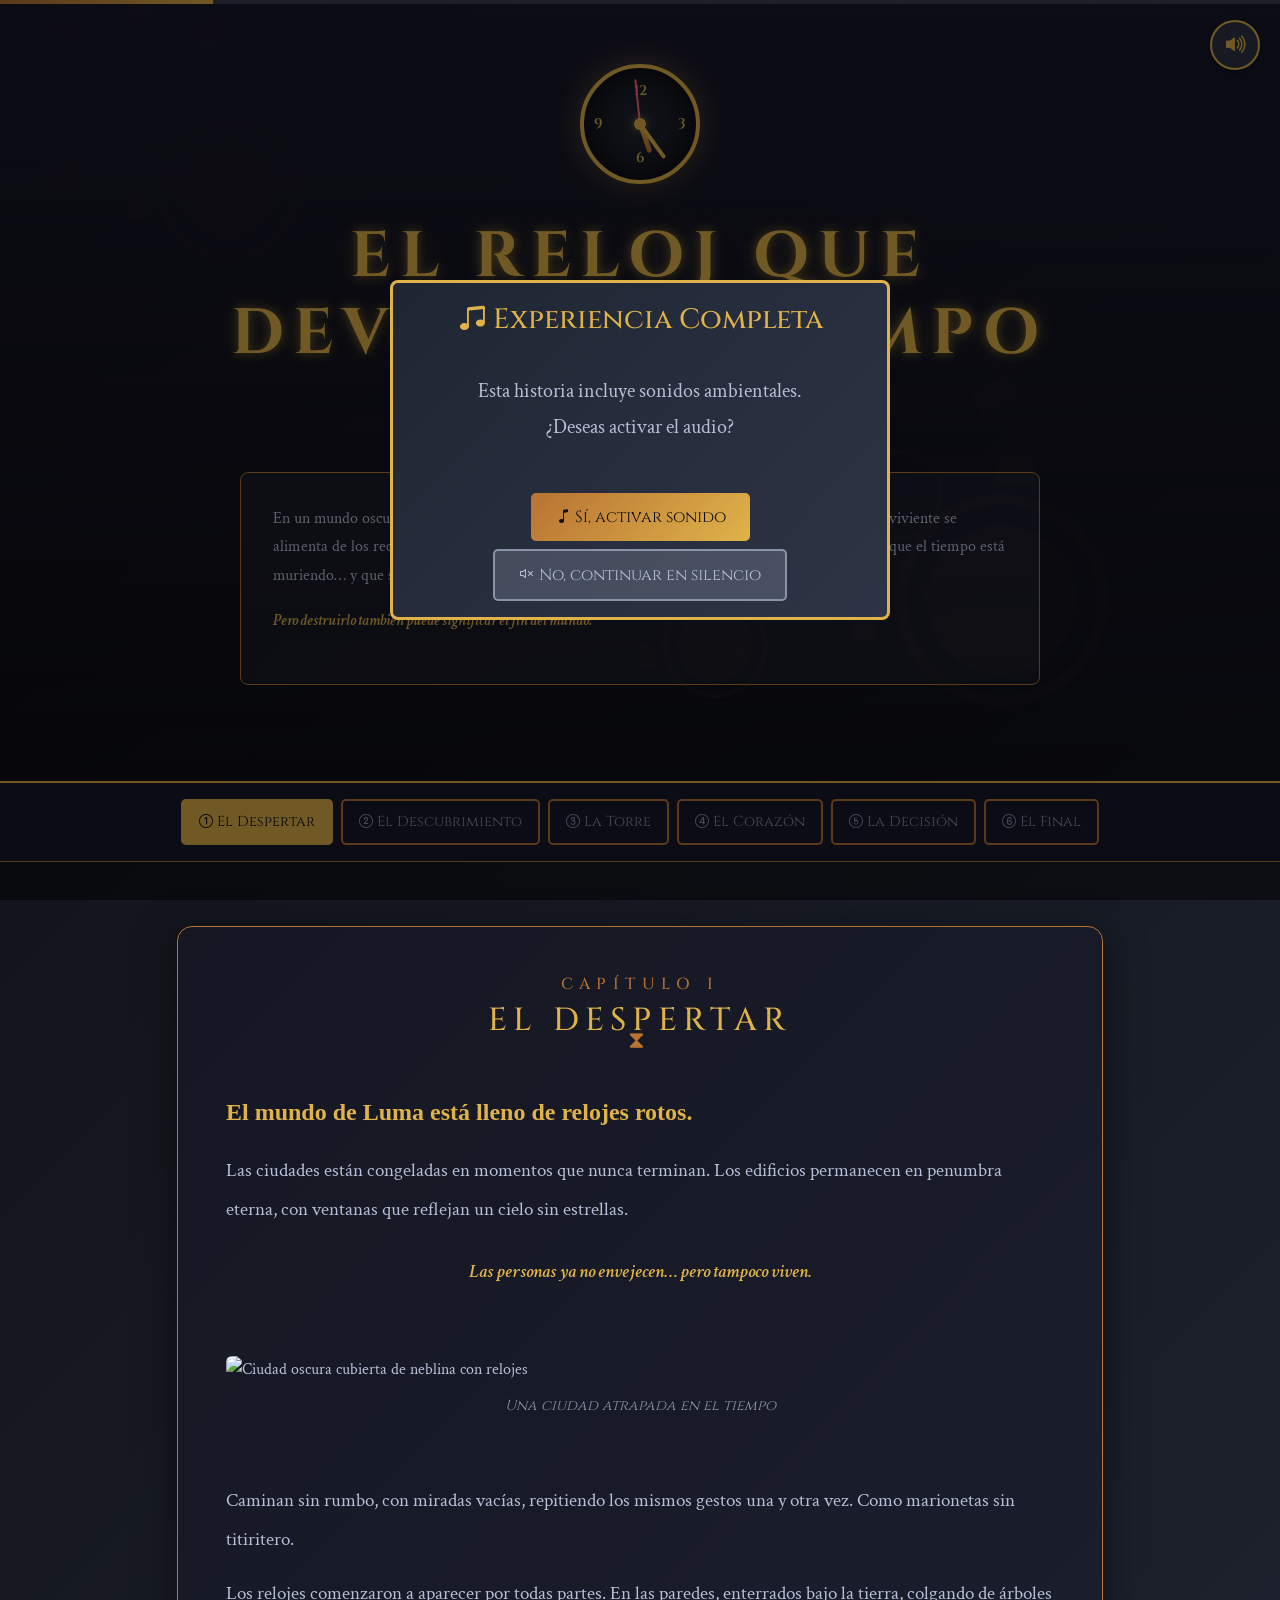
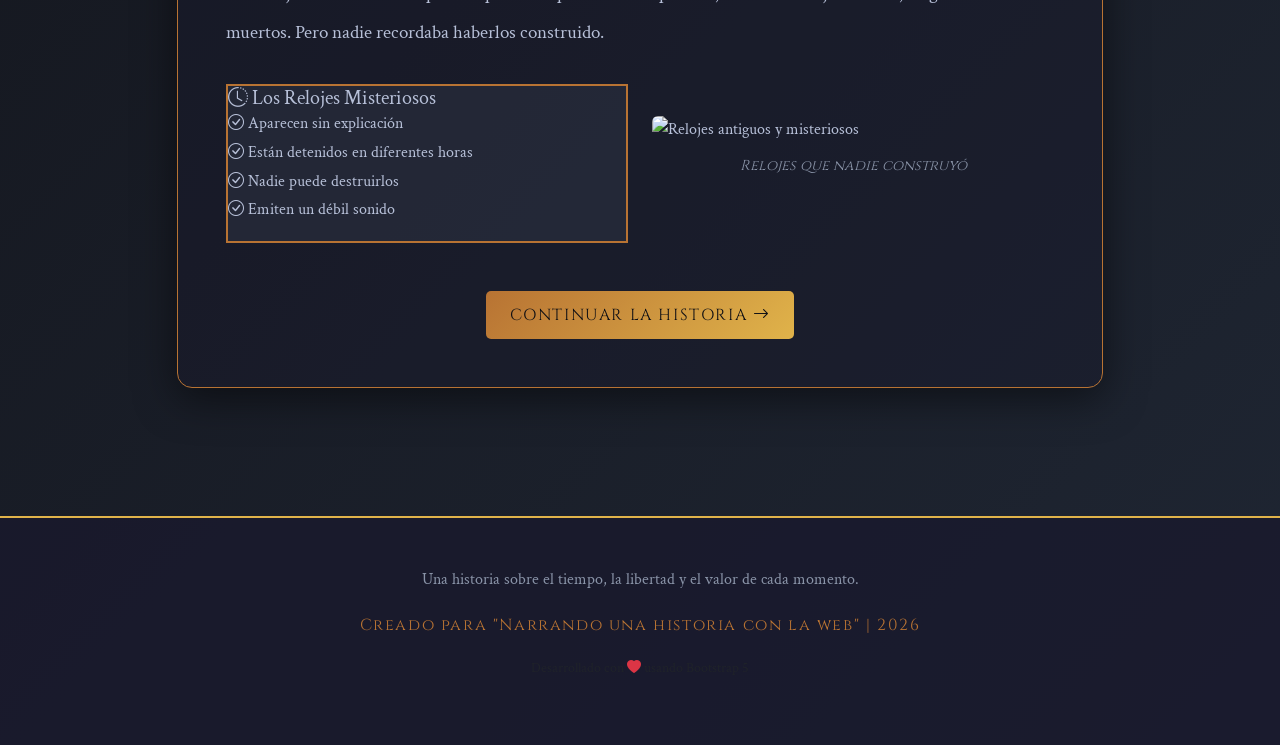
==== commit 25293e18: "feat: Update Styles" ====
--- a/ThirdActivity/index.html
+++ b/ThirdActivity/index.html
@@ -4,10 +4,20 @@
     <meta charset="UTF-8">
     <meta name="viewport" content="width=device-width, initial-scale=1.0">
     <title>El Reloj que Devora el Tiempo</title>
-    <link rel="stylesheet" href="styles.css">
+    
+    <!-- Bootstrap 5 CSS -->
+    <link href="https://cdn.jsdelivr.net/npm/bootstrap@5.3.2/dist/css/bootstrap.min.css" rel="stylesheet">
+    
+    <!-- Google Fonts -->
     <link rel="preconnect" href="https://fonts.googleapis.com">
     <link rel="preconnect" href="https://fonts.gstatic.com" crossorigin>
     <link href="https://fonts.googleapis.com/css2?family=Cinzel:wght@400;600;700&family=Crimson+Text:ital,wght@0,400;0,600;1,400&display=swap" rel="stylesheet">
+    
+    <!-- Bootstrap Icons -->
+    <link rel="stylesheet" href="https://cdn.jsdelivr.net/npm/bootstrap-icons@1.11.1/font/bootstrap-icons.css">
+    
+    <!-- Custom CSS -->
+    <link rel="stylesheet" href="styles.css">
 </head>
 <body>
     <!-- Fondo animado de engranajes -->
@@ -60,842 +70,856 @@
         <div class="particle"></div>
     </div>
 
+    <!-- Control de sonido ambiente -->
+    <div class="sound-control">
+        <button id="soundToggle" class="btn btn-sound" aria-label="Control de sonido">
+            <i class="bi bi-volume-up-fill"></i>
+        </button>
+    </div>
+
+    <!-- Mensaje inicial para activar audio -->
+    <div class="modal fade" id="audioModal" data-bs-backdrop="static" data-bs-keyboard="false" tabindex="-1">
+        <div class="modal-dialog modal-dialog-centered">
+            <div class="modal-content audio-modal-content">
+                <div class="modal-header border-0">
+                    <h3 class="modal-title w-100 text-center">
+                        <i class="bi bi-music-note-beamed"></i> Experiencia Completa
+                    </h3>
+                </div>
+                <div class="modal-body text-center">
+                    <p class="lead">Esta historia incluye sonidos ambientales.<br>¿Deseas activar el audio?</p>
+                </div>
+                <div class="modal-footer border-0 justify-content-center">
+                    <button type="button" class="btn btn-audio-enable" id="enableAudio">
+                        <i class="bi bi-music-note"></i> Sí, activar sonido
+                    </button>
+                    <button type="button" class="btn btn-audio-disable" id="disableAudio">
+                        <i class="bi bi-volume-mute"></i> No, continuar en silencio
+                    </button>
+                </div>
+            </div>
+        </div>
+    </div>
+
     <!-- Header -->
     <header class="main-header">
-        <div class="clock-icon">
-            <div class="clock-face">
-                <div class="clock-center"></div>
-                <div class="clock-numbers">
-                    <span class="num num-12">12</span>
-                    <span class="num num-1">1</span>
-                    <span class="num num-2">2</span>
-                    <span class="num num-3">3</span>
-                    <span class="num num-4">4</span>
-                    <span class="num num-5">5</span>
-                    <span class="num num-6">6</span>
-                    <span class="num num-7">7</span>
-                    <span class="num num-8">8</span>
-                    <span class="num num-9">9</span>
-                    <span class="num num-10">10</span>
-                    <span class="num num-11">11</span>
-                </div>
-                <div class="hour-hand" id="hourHand"></div>
-                <div class="minute-hand" id="minuteHand"></div>
-                <div class="second-hand" id="secondHand"></div>
+        <div class="container">
+            <div class="row justify-content-center">
+                <div class="col-lg-10">
+                    <div class="clock-icon text-center mb-4">
+                        <div class="clock-face">
+                            <div class="clock-center"></div>
+                            <div class="clock-numbers">
+                                <span class="num num-12">12</span>
+                                <span class="num num-3">3</span>
+                                <span class="num num-6">6</span>
+                                <span class="num num-9">9</span>
+                            </div>
+                            <div class="hour-hand" id="hourHand"></div>
+                            <div class="minute-hand" id="minuteHand"></div>
+                            <div class="second-hand" id="secondHand"></div>
+                        </div>
+                    </div>
+                    
+                    <h1 class="main-title text-center">El Reloj que Devora el Tiempo</h1>
+                    <p class="subtitle text-center">En un mundo donde el tiempo está vivo… y tiene hambre.</p>
+                    
+                    <div class="synopsis">
+                        <p>En un mundo oscuro y silencioso, el tiempo no es una medida… es una criatura. Un enorme reloj viviente se alimenta de los recuerdos, los sueños y la vida de las personas. Una niña llamada Luma descubre que el tiempo está muriendo… y que si el reloj se detiene, todo desaparecerá.</p>
+                        <p class="synopsis-final">Pero destruirlo también puede significar el fin del mundo.</p>
+                    </div>
+                </div>
             </div>
         </div>
-        <h1 class="main-title">El Reloj que Devora el Tiempo</h1>
-        <p class="subtitle">En un mundo donde el tiempo está vivo… y tiene hambre.</p>
-        <div class="synopsis">
-            <p>En un mundo oscuro y silencioso, el tiempo no es una medida… es una criatura. Un enorme reloj viviente se alimenta de los recuerdos, los sueños y la vida de las personas. Una niña llamada Luma descubre que el tiempo está muriendo… y que si el reloj se detiene, todo desaparecerá.</p>
-            <p class="synopsis-final">Pero destruirlo también puede significar el fin del mundo.</p>
-        </div>
     </header>
 
-    <!-- Control de sonido ambiente -->
-    <div class="sound-control">
-        <button id="soundToggle" class="sound-btn" aria-label="Reproducir sonido ambiente">
-            <span class="sound-icon">🔊</span>
-        </button>
-        <audio id="ambientSound" loop preload="auto">
-            <source src="https://assets.mixkit.co/active_storage/sfx/2568/2568-preview.mp3" type="audio/mpeg">
-        </audio>
+    <!-- Navegación de capítulos -->
+    <nav class="chapter-nav sticky-top">
+        <div class="container">
+            <div class="row">
+                <div class="col-12">
+                    <ul class="nav nav-pills justify-content-center" id="chapterNav">
+                        <li class="nav-item">
+                            <button class="nav-link active" data-chapter="cap1">
+                                <i class="bi bi-1-circle"></i> El Despertar
+                            </button>
+                        </li>
+                        <li class="nav-item">
+                            <button class="nav-link" data-chapter="cap2">
+                                <i class="bi bi-2-circle"></i> El Descubrimiento
+                            </button>
+                        </li>
+                        <li class="nav-item">
+                            <button class="nav-link" data-chapter="cap3">
+                                <i class="bi bi-3-circle"></i> La Torre
+                            </button>
+                        </li>
+                        <li class="nav-item">
+                            <button class="nav-link" data-chapter="cap4">
+                                <i class="bi bi-4-circle"></i> El Corazón
+                            </button>
+                        </li>
+                        <li class="nav-item">
+                            <button class="nav-link" data-chapter="cap5">
+                                <i class="bi bi-5-circle"></i> La Decisión
+                            </button>
+                        </li>
+                        <li class="nav-item">
+                            <button class="nav-link" data-chapter="cap6">
+                                <i class="bi bi-6-circle"></i> El Final
+                            </button>
+                        </li>
+                    </ul>
+                </div>
+            </div>
+        </div>
+    </nav>
+
+    <!-- Indicador de progreso -->
+    <div class="progress-bar-container">
+        <div class="progress-bar-fill" id="progressBar"></div>
     </div>
 
-    <!-- Mensaje inicial para activar audio -->
-    <div class="audio-prompt" id="audioPrompt">
-        <div class="audio-prompt-content">
-            <h3>🔊 Experiencia Completa</h3>
-            <p>Esta historia incluye sonidos ambientales. ¿Deseas activar el audio?</p>
-            <button id="enableAudio" class="reveal-btn">
-                <span class="btn-icon">🎵</span>
-                Sí, activar sonido
-            </button>
-            <button id="disableAudio" class="reveal-btn">
-                <span class="btn-icon">🔇</span>
-                No, continuar en silencio
-            </button>
-        </div>
-    </div>
-
-    <!-- Navegación de capítulos -->
-    <nav class="chapter-nav">
-        <button class="nav-btn" data-chapter="inicio">El Mundo Sin Mañana</button>
-        <button class="nav-btn" data-chapter="desarrollo">El Corazón del Tiempo</button>
-        <button class="nav-btn" data-chapter="desenlace">El Último Segundo</button>
-    </nav>
-
-    <!-- Sección: Inicio -->
-    <section id="inicio" class="story-section active">
-        <article class="story-content">
-            <h2 class="chapter-title">El Mundo Sin Mañana</h2>
-            
-            <div class="text-block">
-                <p>El mundo de Luma está lleno de relojes rotos. Las ciudades están congeladas en momentos que nunca terminan.</p>
-                <p class="emphasis">Las personas ya no envejecen… pero tampoco viven.</p>
+    <!-- CAPÍTULO 1: El Despertar -->
+    <section id="cap1" class="story-section active">
+        <div class="container">
+            <div class="row justify-content-center">
+                <div class="col-lg-10">
+                    <article class="story-content">
+                        <h2 class="chapter-title">
+                            <span class="chapter-number">Capítulo I</span>
+                            El Despertar
+                        </h2>
+                        
+                        <div class="text-block">
+                            <p class="lead">El mundo de Luma está lleno de relojes rotos.</p>
+                            <p>Las ciudades están congeladas en momentos que nunca terminan. Los edificios permanecen en penumbra eterna, con ventanas que reflejan un cielo sin estrellas.</p>
+                            <p class="emphasis">Las personas ya no envejecen… pero tampoco viven.</p>
+                        </div>
+
+                        <div class="row">
+                            <div class="col-md-12">
+                                <div class="image-container reveal">
+                                    <img src="https://images.unsplash.com/photo-1501630834273-4b5604d2ee31?w=1200" 
+                                         class="img-fluid rounded" 
+                                         alt="Ciudad oscura cubierta de neblina con relojes">
+                                    <div class="image-caption">Una ciudad atrapada en el tiempo</div>
+                                </div>
+                            </div>
+                        </div>
+
+                        <div class="text-block">
+                            <p>Caminan sin rumbo, con miradas vacías, repitiendo los mismos gestos una y otra vez. Como marionetas sin titiritero.</p>
+                            <p>Los relojes comenzaron a aparecer por todas partes. En las paredes, enterrados bajo la tierra, colgando de árboles muertos. Pero nadie recordaba haberlos construido.</p>
+                        </div>
+
+                        <div class="row mt-4">
+                            <div class="col-md-6">
+                                <div class="info-card">
+                                    <div class="card-body">
+                                        <h5 class="card-title">
+                                            <i class="bi bi-clock-history"></i> Los Relojes Misteriosos
+                                        </h5>
+                                        <ul class="list-unstyled">
+                                            <li><i class="bi bi-check-circle"></i> Aparecen sin explicación</li>
+                                            <li><i class="bi bi-check-circle"></i> Están detenidos en diferentes horas</li>
+                                            <li><i class="bi bi-check-circle"></i> Nadie puede destruirlos</li>
+                                            <li><i class="bi bi-check-circle"></i> Emiten un débil sonido</li>
+                                        </ul>
+                                    </div>
+                                </div>
+                            </div>
+                            <div class="col-md-6">
+                                <div class="image-container reveal">
+                                    <img src="https://images.unsplash.com/photo-1509048191080-d2984bad6ae5?w=600" 
+                                         class="img-fluid rounded" 
+                                         alt="Relojes antiguos y misteriosos">
+                                    <div class="image-caption">Relojes que nadie construyó</div>
+                                </div>
+                            </div>
+                        </div>
+
+                        <div class="next-chapter-btn text-center mt-5">
+                            <button class="btn btn-next" data-next="cap2">
+                                Continuar la historia <i class="bi bi-arrow-right"></i>
+                            </button>
+                        </div>
+                    </article>
+                </div>
             </div>
-
-            <div class="image-container reveal">
-                <img src="https://images.unsplash.com/photo-1501630834273-4b5604d2ee31?w=800" alt="Ciudad oscura cubierta de neblina con relojes">
-                <div class="image-caption">Una ciudad atrapada en el tiempo</div>
+        </div>
+    </section>
+
+    <!-- CAPÍTULO 2: El Descubrimiento -->
+    <section id="cap2" class="story-section">
+        <div class="container">
+            <div class="row justify-content-center">
+                <div class="col-lg-10">
+                    <article class="story-content">
+                        <h2 class="chapter-title">
+                            <span class="chapter-number">Capítulo II</span>
+                            El Descubrimiento
+                        </h2>
+
+                        <div class="row">
+                            <div class="col-md-4">
+                                <div class="character-card">
+                                    <div class="card-body text-center">
+                                        <div class="css-lantern mb-3">
+                                            <div class="lantern-top"></div>
+                                            <div class="lantern-body">
+                                                <div class="lantern-light"></div>
+                                                <div class="light-beam"></div>
+                                            </div>
+                                            <div class="lantern-bottom"></div>
+                                            <div class="lantern-handle"></div>
+                                        </div>
+                                        <h3 class="character-title">LUMA</h3>
+                                        <p class="small">Una niña con un abrigo amarillo y una linterna antigua. Posee la habilidad de escuchar el tiempo dentro de los objetos.</p>
+                                    </div>
+                                </div>
+                            </div>
+                            <div class="col-md-8">
+                                <div class="text-block">
+                                    <p class="lead">En medio de ese mundo vivía <strong class="character-name">Luma</strong>.</p>
+                                    <p>Caminaba por calles vacías con su pequeña linterna, la única luz en un mundo de sombras. Desde pequeña había notado algo extraño: podía escuchar el tiempo dentro de los objetos.</p>
+                                    <p>Cuando tocaba un reloj, escuchaba susurros, recuerdos y momentos perdidos. Voces de personas que una vez vivieron, risas que se desvanecían, promesas olvidadas.</p>
+                                </div>
+                            </div>
+                        </div>
+
+                        <div class="interactive-box mt-4">
+                            <div class="card">
+                                <div class="card-body text-center">
+                                    <h5 class="card-title">Los Susurros del Tiempo</h5>
+                                    <button class="btn btn-reveal" data-bs-toggle="collapse" data-bs-target="#timeWhispers">
+                                        <i class="bi bi-ear"></i> Escuchar los susurros
+                                    </button>
+                                    <div class="collapse mt-3" id="timeWhispers">
+                                        <div class="alert alert-warning">
+                                            <p class="whisper-text mb-0">
+                                                <em>"Recuérdame... no me olvides... el tiempo se desvanece..."</em>
+                                            </p>
+                                        </div>
+                                    </div>
+                                </div>
+                            </div>
+                        </div>
+
+                        <div class="text-block mt-4">
+                            <p>Una noche, mientras caminaba entre casas abandonadas, escuchó un sonido diferente a todos los demás.</p>
+                            <p class="emphasis">Un sonido profundo. Antiguo. Hambriento.</p>
+                            
+                            <div class="tick-tock text-center my-4">
+                                <p>tic…</p>
+                                <p>tac…</p>
+                                <p>tic…</p>
+                                <p>tac…</p>
+                            </div>
+                            
+                            <p class="dramatic-text text-center">Algo estaba despertando.</p>
+                        </div>
+
+                        <div class="row mt-4">
+                            <div class="col-12">
+                                <div class="image-container reveal">
+                                    <img src="https://images.unsplash.com/photo-1518709268805-4e9042af9f23?w=1200" 
+                                         class="img-fluid rounded" 
+                                         alt="Niña con linterna en la oscuridad">
+                                    <div class="image-caption">Luma y su linterna en la oscuridad eterna</div>
+                                </div>
+                            </div>
+                        </div>
+
+                        <div class="navigation-buttons mt-5">
+                            <div class="row">
+                                <div class="col-6">
+                                    <button class="btn btn-prev w-100" data-prev="cap1">
+                                        <i class="bi bi-arrow-left"></i> Anterior
+                                    </button>
+                                </div>
+                                <div class="col-6">
+                                    <button class="btn btn-next w-100" data-next="cap3">
+                                        Continuar <i class="bi bi-arrow-right"></i>
+                                    </button>
+                                </div>
+                            </div>
+                        </div>
+                    </article>
+                </div>
             </div>
-
-            <div class="text-block">
-                <p>Los relojes comenzaron a aparecer por todas partes. En las paredes, enterrados bajo la tierra, colgando de árboles muertos. Pero nadie recordaba haberlos construido.</p>
+        </div>
+    </section>
+
+    <!-- CAPÍTULO 3: La Torre -->
+    <section id="cap3" class="story-section">
+        <div class="container">
+            <div class="row justify-content-center">
+                <div class="col-lg-10">
+                    <article class="story-content">
+                        <h2 class="chapter-title">
+                            <span class="chapter-number">Capítulo III</span>
+                            La Torre del Tiempo
+                        </h2>
+
+                        <div class="text-block">
+                            <p class="lead">El sonido la guió hasta una entrada oculta.</p>
+                            <p>Una escalera descendía hacia las profundidades, más allá de lo que su linterna podía iluminar. Las paredes de piedra antigua estaban cubiertas de símbolos extraños que parecían moverse con la luz.</p>
+                            <p class="emphasis">Con cada paso, el sonido del reloj se hacía más fuerte.</p>
+                        </div>
+
+                        <div class="row">
+                            <div class="col-12">
+                                <svg class="tower-svg w-100" viewBox="0 0 600 800" xmlns="http://www.w3.org/2000/svg">
+                                    <defs>
+                                        <linearGradient id="skyGradient" x1="0%" y1="0%" x2="0%" y2="100%">
+                                            <stop offset="0%" style="stop-color:#0a0a0f;stop-opacity:1" />
+                                            <stop offset="100%" style="stop-color:#1a1a2e;stop-opacity:1" />
+                                        </linearGradient>
+                                        <radialGradient id="fogGradient" cx="50%" cy="50%">
+                                            <stop offset="0%" style="stop-color:#2e3445;stop-opacity:0.3" />
+                                            <stop offset="100%" style="stop-color:#0f0f14;stop-opacity:0" />
+                                        </radialGradient>
+                                        <filter id="glow">
+                                            <feGaussianBlur stdDeviation="4" result="coloredBlur"/>
+                                            <feMerge>
+                                                <feMergeNode in="coloredBlur"/>
+                                                <feMergeNode in="SourceGraphic"/>
+                                            </feMerge>
+                                        </filter>
+                                    </defs>
+                                    
+                                    <rect width="600" height="800" fill="url(#skyGradient)"/>
+                                    
+                                    <circle cx="480" cy="120" r="50" fill="#e0b34a" opacity="0.6">
+                                        <animate attributeName="opacity" values="0.5;0.7;0.5" dur="4s" repeatCount="indefinite"/>
+                                    </circle>
+                                    
+                                    <ellipse cx="200" cy="700" rx="150" ry="80" fill="url(#fogGradient)">
+                                        <animate attributeName="cx" values="200;250;200" dur="8s" repeatCount="indefinite"/>
+                                        <animate attributeName="opacity" values="0.3;0.6;0.3" dur="8s" repeatCount="indefinite"/>
+                                    </ellipse>
+                                    
+                                    <g class="tower-structure">
+                                        <path d="M 200 750 L 180 600 L 420 600 L 400 750 Z" 
+                                              fill="#2e3445" stroke="#b87333" stroke-width="3"/>
+                                        <path d="M 180 600 L 170 400 L 430 400 L 420 600 Z" 
+                                              fill="#1f2633" stroke="#b87333" stroke-width="3"/>
+                                        <path d="M 170 400 L 160 200 L 440 200 L 430 400 Z" 
+                                              fill="#2e3445" stroke="#b87333" stroke-width="3"/>
+                                        <path d="M 160 200 L 300 50 L 440 200 Z" 
+                                              fill="#1a1a2e" stroke="#e0b34a" stroke-width="4"/>
+                                        <path d="M 280 50 L 300 10 L 320 50 Z" 
+                                              fill="#e0b34a" stroke="#e0b34a" stroke-width="2" filter="url(#glow)"/>
+                                        
+                                        <rect x="230" y="500" width="40" height="60" fill="#e0b34a" opacity="0.7" rx="5">
+                                            <animate attributeName="opacity" values="0.5;0.9;0.5" dur="3s" repeatCount="indefinite"/>
+                                        </rect>
+                                        <rect x="330" y="500" width="40" height="60" fill="#e0b34a" opacity="0.7" rx="5">
+                                            <animate attributeName="opacity" values="0.5;0.9;0.5" dur="3s" repeatCount="indefinite" begin="1s"/>
+                                        </rect>
+                                        
+                                        <rect x="260" y="680" width="80" height="70" fill="#0a0a0f" stroke="#e0b34a" stroke-width="3" rx="5"/>
+                                        <circle cx="300" cy="715" r="5" fill="#e0b34a" filter="url(#glow)">
+                                            <animate attributeName="opacity" values="0.5;1;0.5" dur="2s" repeatCount="indefinite"/>
+                                        </circle>
+                                    </g>
+                                    
+                                    <text x="300" y="780" text-anchor="middle" font-family="Cinzel" font-size="16" fill="#e0b34a" opacity="0.7">
+                                        La torre que guarda el secreto del tiempo
+                                    </text>
+                                </svg>
+                            </div>
+                        </div>
+
+                        <div class="text-block mt-4">
+                            <p>Al final de la escalera, encontró una puerta de metal con un reloj gigante grabado en su superficie. Sus agujas giraban lentamente, marcando horas que no existían.</p>
+                            <p>Luma extendió su mano y tocó el metal frío.</p>
+                        </div>
+
+                        <div class="interactive-box mt-4">
+                            <div class="card">
+                                <div class="card-body text-center">
+                                    <button class="btn btn-reveal btn-lg" data-bs-toggle="collapse" data-bs-target="#enterTower">
+                                        <i class="bi bi-door-open"></i> Abrir la puerta
+                                    </button>
+                                    <div class="collapse mt-3" id="enterTower">
+                                        <div class="alert alert-dark">
+                                            <p class="atmospheric-text">La puerta se abre con un gemido metálico. La oscuridad te envuelve. El aire se vuelve más denso...</p>
+                                            <p class="text-center mt-3">
+                                                <strong>No hay vuelta atrás.</strong>
+                                            </p>
+                                        </div>
+                                    </div>
+                                </div>
+                            </div>
+                        </div>
+
+                        <div class="navigation-buttons mt-5">
+                            <div class="row">
+                                <div class="col-6">
+                                    <button class="btn btn-prev w-100" data-prev="cap2">
+                                        <i class="bi bi-arrow-left"></i> Anterior
+                                    </button>
+                                </div>
+                                <div class="col-6">
+                                    <button class="btn btn-next w-100" data-next="cap4">
+                                        Continuar <i class="bi bi-arrow-right"></i>
+                                    </button>
+                                </div>
+                            </div>
+                        </div>
+                    </article>
+                </div>
             </div>
-
-            <div class="image-container reveal">
-                <img src="https://images.unsplash.com/photo-1509048191080-d2984bad6ae5?w=800" alt="Relojes antiguos y misteriosos">
-                <div class="image-caption">Relojes que nadie construyó</div>
+        </div>
+    </section>
+
+    <!-- CAPÍTULO 4: El Corazón del Tiempo -->
+    <section id="cap4" class="story-section">
+        <div class="container">
+            <div class="row justify-content-center">
+                <div class="col-lg-10">
+                    <article class="story-content">
+                        <h2 class="chapter-title">
+                            <span class="chapter-number">Capítulo IV</span>
+                            El Corazón del Tiempo
+                        </h2>
+
+                        <div class="text-block">
+                            <p class="lead">Dentro de la torre no había escaleras normales.</p>
+                            <p>Enormes engranajes giraban lentamente, moviendo plataformas de metal que descendían hacia la oscuridad. Las paredes estaban cubiertas de relojes rotos. Algunos detenidos. Otros girando demasiado rápido.</p>
+                        </div>
+
+                        <div class="row">
+                            <div class="col-md-12">
+                                <div class="image-container reveal">
+                                    <img src="https://images.unsplash.com/photo-1495364141860-b0d03eccd065?w=1200" 
+                                         class="img-fluid rounded" 
+                                         alt="Engranajes gigantes">
+                                    <div class="image-caption">Engranajes del tamaño de edificios</div>
+                                </div>
+                            </div>
+                        </div>
+
+                        <div class="text-block mt-4">
+                            <p class="emphasis">Y entonces... lo vio.</p>
+                        </div>
+
+                        <div class="revelation-box mt-4 mb-4">
+                            <div class="card border-warning">
+                                <div class="card-body text-center">
+                                    <h3 class="revelation-title">EL RELOJ DEVORADOR</h3>
+                                    <p class="lead">Un monstruo de hierro y agujas que late como un corazón.</p>
+                                    <p>Un gigantesco mecanismo viviente en el centro del mundo.</p>
+                                    <hr>
+                                    <p class="small mb-0">Cada vez que sus agujas giran, alguien en el mundo pierde un recuerdo.</p>
+                                </div>
+                            </div>
+                        </div>
+
+                        <div class="memory-list mt-4">
+                            <div class="card border-danger">
+                                <div class="card-header bg-danger bg-opacity-25 border-danger">
+                                    <h5 class="mb-0 fw-bold">
+                                        <i class="bi bi-hourglass-split"></i> El reloj devora:
+                                    </h5>
+                                </div>
+                                <ul class="list-group list-group-flush">
+                                    <li class="list-group-item bg-dark text-light border-secondary">
+                                        <i class="bi bi-x-circle text-danger fs-5"></i> 
+                                        <strong>Recuerdos de infancia</strong>
+                                    </li>
+                                    <li class="list-group-item bg-dark text-light border-secondary">
+                                        <i class="bi bi-x-circle text-danger fs-5"></i> 
+                                        <strong>Sueños olvidados</strong>
+                                    </li>
+                                    <li class="list-group-item bg-dark text-light border-secondary">
+                                        <i class="bi bi-x-circle text-danger fs-5"></i> 
+                                        <strong>Momentos de felicidad</strong>
+                                    </li>
+                                    <li class="list-group-item bg-dark text-light border-secondary">
+                                        <i class="bi bi-x-circle text-danger fs-5"></i> 
+                                        <strong>El amor de las personas</strong>
+                                    </li>
+                                    <li class="list-group-item bg-dark text-light border-secondary">
+                                        <i class="bi bi-x-circle text-danger fs-5"></i> 
+                                        <strong class="text-warning">La vida misma</strong>
+                                    </li>
+                                </ul>
+                            </div>
+                        </div>
+
+                        <div class="text-block mt-4">
+                            <p class="dramatic-text text-center">De repente, una figura apareció entre las sombras.</p>
+                        </div>
+
+                        <div class="row mt-4">
+                            <div class="col-md-12">
+                                <div class="character-card guardian-card">
+                                    <div class="card-body">
+                                        <h3 class="character-title text-center">
+                                            <i class="bi bi-eye"></i> EL GUARDIÁN DE LAS HORAS
+                                        </h3>
+                                        <p class="text-center">Una criatura alta hecha de engranajes, relojes y metal oxidado. En lugar de ojos tiene pequeños cristales que giran lentamente como diminutos relojes.</p>
+                                        <p class="character-note text-center"><em>No habla. Solo observa.</em></p>
+                                        
+                                        <div class="text-center mt-3">
+                                            <button class="btn btn-reveal" data-bs-toggle="collapse" data-bs-target="#guardianAppears">
+                                                <i class="bi bi-eye-fill"></i> Observar al Guardián
+                                            </button>
+                                            <div class="collapse mt-3" id="guardianAppears">
+                                                <div class="alert alert-secondary">
+                                                    <p class="guardian-text">El Guardián aparece frente a ella. No intenta detenerla. Solo levanta lentamente una de sus manos... y señala una gran palanca.</p>
+                                                    <p class="text-center mb-0"><strong>La elección está cerca.</strong></p>
+                                                </div>
+                                            </div>
+                                        </div>
+                                    </div>
+                                </div>
+                            </div>
+                        </div>
+
+                        <div class="navigation-buttons mt-5">
+                            <div class="row">
+                                <div class="col-6">
+                                    <button class="btn btn-prev w-100" data-prev="cap3">
+                                        <i class="bi bi-arrow-left"></i> Anterior
+                                    </button>
+                                </div>
+                                <div class="col-6">
+                                    <button class="btn btn-next w-100" data-next="cap5">
+                                        Continuar <i class="bi bi-arrow-right"></i>
+                                    </button>
+                                </div>
+                            </div>
+                        </div>
+                    </article>
+                </div>
             </div>
-
-            <div class="character-card">
-                <h3 class="character-title">LUMA</h3>
-                <p>Una niña pequeña con un abrigo amarillo y una linterna antigua. Tiene la habilidad de escuchar el tiempo dentro de los objetos.</p>
-                <div class="css-lantern">
-                    <div class="lantern-top"></div>
-                    <div class="lantern-body">
-                        <div class="lantern-light"></div>
-                        <div class="light-beam"></div>
-                    </div>
-                    <div class="lantern-bottom"></div>
-                    <div class="lantern-handle"></div>
+        </div>
+    </section>
+
+    <!-- CAPÍTULO 5: La Decisión -->
+    <section id="cap5" class="story-section">
+        <div class="container">
+            <div class="row justify-content-center">
+                <div class="col-lg-10">
+                    <article class="story-content">
+                        <h2 class="chapter-title">
+                            <span class="chapter-number">Capítulo V</span>
+                            La Decisión
+                        </h2>
+
+                        <div class="text-block">
+                            <p class="lead">Antes de decidir, Luma necesita conocer la verdad.</p>
+                        </div>
+
+                        <div class="interactive-box">
+                            <div class="card">
+                                <div class="card-body text-center">
+                                    <h5 class="card-title">El Secreto del Reloj</h5>
+                                    <button class="btn btn-reveal btn-lg" data-bs-toggle="collapse" data-bs-target="#clockSecret">
+                                        <i class="bi bi-unlock"></i> Revelar la verdad
+                                    </button>
+                                    <div class="collapse mt-3" id="clockSecret">
+                                        <div class="secret-revealed alert alert-warning">
+                                            <h5 class="secret-title">LA VERDAD DEL MUNDO</h5>
+                                            <hr>
+                                            <p>El reloj no fue creado para medir el tiempo.</p>
+                                            <p>Fue creado para <em class="text-warning"><strong>contenerlo</strong></em>.</p>
+                                            <hr>
+                                            <p>Hace mucho tiempo, el tiempo era salvaje. Libre. Caótico.</p>
+                                            <p>Las personas morían y revivían. Los días se repetían. El futuro y el pasado eran lo mismo.</p>
+                                            <hr>
+                                            <p class="final-secret">Alguien construyó el reloj para atraparlo. Para controlarlo. Para devorarlo lentamente.</p>
+                                            <p class="warning text-danger"><strong>Pero ahora... el reloj tiene hambre de más.</strong></p>
+                                        </div>
+                                    </div>
+                                </div>
+                            </div>
+                        </div>
+
+                        <div class="choice-box mt-5" id="decisionBox">
+                            <div class="card">
+                                <div class="card-header text-center">
+                                    <h4 class="choice-text mb-0">
+                                        <i class="bi bi-exclamation-triangle"></i> Ha llegado el momento de decidir
+                                    </h4>
+                                    <p class="choice-subtitle mt-2 mb-0">Tu decisión cambiará el destino del mundo</p>
+                                </div>
+                                <div class="card-body">
+                                    <div class="row dilemma" id="dilemmaOptions">
+                                        <div class="col-md-6 mb-3">
+                                            <button class="option decision-btn w-100 h-100" id="stopClock" data-decision="stop">
+                                                <div class="card h-100">
+                                                    <div class="card-body">
+                                                        <h5 class="option-title">
+                                                            <i class="bi bi-stop-circle"></i> Detener el reloj
+                                                        </h5>
+                                                        <p>Liberará el tiempo, pero quizás todo desaparezca.</p>
+                                                        <hr>
+                                                        <p class="option-consequence">
+                                                            <i class="bi bi-exclamation-circle"></i> 
+                                                            <small>Riesgo: El tiempo podría acabarse para siempre</small>
+                                                        </p>
+                                                    </div>
+                                                </div>
+                                            </button>
+                                        </div>
+                                        <div class="col-md-6 mb-3">
+                                            <button class="option decision-btn w-100 h-100" id="keepClock" data-decision="keep">
+                                                <div class="card h-100">
+                                                    <div class="card-body">
+                                                        <h5 class="option-title">
+                                                            <i class="bi bi-clock"></i> Mantener el reloj
+                                                        </h5>
+                                                        <p>El mundo seguirá igual, pero el reloj devorará más momentos.</p>
+                                                        <hr>
+                                                        <p class="option-consequence">
+                                                            <i class="bi bi-exclamation-circle"></i> 
+                                                            <small>Riesgo: El reloj seguirá consumiendo recuerdos</small>
+                                                        </p>
+                                                    </div>
+                                                </div>
+                                            </button>
+                                        </div>
+                                    </div>
+                                    
+                                    <div id="decisionMade" class="decision-result text-center" style="display: none;">
+                                        <div class="alert alert-success">
+                                            <h5 class="decision-text">
+                                                Has decidido: <span id="decisionChoice" class="fw-bold"></span>
+                                            </h5>
+                                            <button class="btn btn-warning mt-2" id="changeDecision">
+                                                <i class="bi bi-arrow-counterclockwise"></i> Cambiar decisión
+                                            </button>
+                                        </div>
+                                    </div>
+                                </div>
+                            </div>
+                        </div>
+
+                        <div class="navigation-buttons mt-5">
+                            <div class="row">
+                                <div class="col-6">
+                                    <button class="btn btn-prev w-100" data-prev="cap4">
+                                        <i class="bi bi-arrow-left"></i> Anterior
+                                    </button>
+                                </div>
+                                <div class="col-6">
+                                    <button class="btn btn-next w-100" data-next="cap6" id="toFinalBtn">
+                                        Ver el final <i class="bi bi-arrow-right"></i>
+                                    </button>
+                                </div>
+                            </div>
+                        </div>
+                    </article>
                 </div>
             </div>
-
-            <div class="image-container reveal">
-                <img src="https://images.unsplash.com/photo-1518709268805-4e9042af9f23?w=800" alt="Niña con linterna en la oscuridad">
-                <div class="image-caption">Luma y su linterna en la oscuridad eterna</div>
+        </div>
+    </section>
+
+    <!-- CAPÍTULO 6: El Final -->
+    <section id="cap6" class="story-section">
+        <div class="container">
+            <div class="row justify-content-center">
+                <div class="col-lg-10">
+                    <article class="story-content">
+                        <h2 class="chapter-title">
+                            <span class="chapter-number">Capítulo VI</span>
+                            El Último Segundo
+                        </h2>
+
+                        <div class="text-block">
+                            <p>Luma se acerca a la palanca. Sus manos tiemblan.</p>
+                            <p>El Guardián de las Horas no intenta detenerla.</p>
+                            <p class="emphasis">Solo observa.</p>
+                        </div>
+
+                        <!-- FINAL 1: Deteniendo el reloj -->
+                        <div id="ending-stop" class="ending-variant">
+                            <div class="rebirth-section">
+                                <h4 class="rebirth-intro text-center">
+                                    <i class="bi bi-sunrise"></i> El tiempo vuelve a fluir
+                                </h4>
+                                <ul class="list-group mt-4">
+                                    <li class="list-group-item fade-in-item">
+                                        <i class="bi bi-wind"></i> El viento comienza a soplar
+                                    </li>
+                                    <li class="list-group-item fade-in-item">
+                                        <i class="bi bi-tree"></i> Las hojas vuelven a caer
+                                    </li>
+                                    <li class="list-group-item fade-in-item">
+                                        <i class="bi bi-heart-pulse"></i> Las personas pueden volver a vivir
+                                    </li>
+                                </ul>
+                            </div>
+
+                            <div class="row mt-4">
+                                <div class="col-12">
+                                    <div class="image-container reveal">
+                                        <img src="https://images.unsplash.com/photo-1470071459604-3b5ec3a7fe05?w=1200" 
+                                             class="img-fluid rounded" 
+                                             alt="Naturaleza renaciendo">
+                                        <div class="image-caption">El mundo comienza a vivir de nuevo</div>
+                                    </div>
+                                </div>
+                            </div>
+
+                            <div class="revelation-box time-free mt-4">
+                                <div class="card border-success">
+                                    <div class="card-body text-center">
+                                        <p class="emphasis">El reloj ya no existe.</p>
+                                        <p>Ahora el tiempo vive en todas partes.</p>
+                                        <ul class="list-unstyled time-places">
+                                            <li><i class="bi bi-wind text-success"></i> En el viento</li>
+                                            <li><i class="bi bi-people text-success"></i> En las personas</li>
+                                            <li><i class="bi bi-book text-success"></i> En cada historia</li>
+                                        </ul>
+                                        <p class="final-truth"><strong>El tiempo está libre.</strong></p>
+                                    </div>
+                                </div>
+                            </div>
+
+                            <div class="text-block mt-4">
+                                <p>Cuando el Guardián de las Horas mira a su alrededor, Luma ya no está allí.</p>
+                                <p>Solo queda su pequeña linterna en el suelo, iluminando débilmente la sala vacía.</p>
+                                <p class="mystery-text text-center mt-4">
+                                    <em>Y Luma desaparece… Como si siempre hubiera sido parte del tiempo.</em>
+                                </p>
+                            </div>
+
+                            <div class="final-message-box mt-4">
+                                <div class="card bg-success text-white">
+                                    <div class="card-body text-center">
+                                        <p class="final-line">Por primera vez en mucho tiempo, el mundo vuelve a escuchar:</p>
+                                        <h4 class="final-revelation">El sonido de un nuevo momento comenzando.</h4>
+                                        <hr class="bg-white">
+                                        <p class="ending-message mb-2">
+                                            <strong>FIN - FINAL DE LA LIBERTAD</strong>
+                                        </p>
+                                        <p class="reflection mb-0">
+                                            <em>El tiempo ahora te pertenece. Úsalo bien.</em>
+                                        </p>
+                                    </div>
+                                </div>
+                            </div>
+                        </div>
+
+                        <!-- FINAL 2: Manteniendo el reloj -->
+                        <div id="ending-keep" class="ending-variant" style="display: none;">
+                            <div class="dark-ending-section">
+                                <h4 class="dark-intro text-center text-danger">
+                                    <i class="bi bi-clock-fill"></i> El reloj sigue latiendo
+                                </h4>
+                                <ul class="list-group mt-4">
+                                    <li class="list-group-item list-group-item-dark fade-in-item">
+                                        <i class="bi bi-snow"></i> El mundo permanece congelado
+                                    </li>
+                                    <li class="list-group-item list-group-item-dark fade-in-item">
+                                        <i class="bi bi-cloud-fog"></i> Los recuerdos siguen desvaneciéndose
+                                    </li>
+                                    <li class="list-group-item list-group-item-dark fade-in-item">
+                                        <i class="bi bi-shield-check"></i> Pero al menos... todo existe
+                                    </li>
+                                </ul>
+                            </div>
+
+                            <div class="row mt-4">
+                                <div class="col-12">
+                                    <div class="image-container reveal">
+                                        <img src="https://images.unsplash.com/photo-1501630834273-4b5604d2ee31?w=1200" 
+                                             class="img-fluid rounded" 
+                                             alt="Ciudad en penumbra">
+                                        <div class="image-caption">El mundo sigue atrapado en el tiempo</div>
+                                    </div>
+                                </div>
+                            </div>
+
+                            <div class="revelation-box time-trapped mt-4">
+                                <div class="card border-danger">
+                                    <div class="card-body text-center">
+                                        <p class="emphasis text-danger">El reloj sigue vivo.</p>
+                                        <p>El tiempo permanece atrapado.</p>
+                                        <ul class="list-unstyled time-places">
+                                            <li><i class="bi bi-gear text-danger"></i> En la máquina</li>
+                                            <li><i class="bi bi-lock text-danger"></i> En el metal</li>
+                                            <li><i class="bi bi-infinity text-danger"></i> En los engranajes eternos</li>
+                                        </ul>
+                                        <p class="final-truth-dark"><strong>El tiempo está prisionero... pero seguro.</strong></p>
+                                    </div>
+                                </div>
+                            </div>
+
+                            <div class="text-block mt-4">
+                                <p>Luma se aleja de la palanca. El Guardián asiente lentamente.</p>
+                                <p>Algunos secretos es mejor no revelarlos. Algunas jaulas son necesarias.</p>
+                                <p class="mystery-text text-center mt-4">
+                                    <em>Luma sale de la torre... Sabiendo que eligió la seguridad sobre la libertad.</em>
+                                </p>
+                            </div>
+
+                            <div class="final-message-box dark-ending mt-4">
+                                <div class="card bg-dark text-white">
+                                    <div class="card-body text-center">
+                                        <p class="final-line">El mundo seguirá igual que siempre:</p>
+                                        <h4 class="final-revelation">El sonido del reloj devorando el tiempo, segundo a segundo.</h4>
+                                        <hr class="bg-secondary">
+                                        <p class="ending-message mb-2">
+                                            <strong>FIN - FINAL DEL CONTROL</strong>
+                                        </p>
+                                        <p class="reflection dark-reflection mb-0">
+                                            <em>A veces, el control es mejor que el caos.</em>
+                                        </p>
+                                    </div>
+                                </div>
+                            </div>
+                        </div>
+
+                        <div class="text-center mt-5">
+                            <button class="btn btn-lg btn-outline-light" onclick="location.reload()">
+                                <i class="bi bi-arrow-counterclockwise"></i> Reiniciar historia
+                            </button>
+                        </div>
+
+                        <div class="navigation-buttons mt-4">
+                            <div class="row">
+                                <div class="col-12">
+                                    <button class="btn btn-prev w-100" data-prev="cap5">
+                                        <i class="bi bi-arrow-left"></i> Volver a la decisión
+                                    </button>
+                                </div>
+                            </div>
+                        </div>
+                    </article>
+                </div>
             </div>
-
-            <div class="text-block">
-                <p>En medio de ese mundo vivía <strong class="character-name">Luma</strong>, caminando por calles vacías con su pequeña linterna. Desde pequeña había notado algo extraño: podía escuchar el tiempo dentro de los objetos. Cuando tocaba un reloj, escuchaba susurros, recuerdos y momentos perdidos.</p>
-            </div>
-
-            <div class="interactive-box">
-                <button class="reveal-btn" data-target="time-whispers">
-                    <span class="btn-icon">👂</span>
-                    Escuchar los susurros del tiempo
-                </button>
-                <div id="time-whispers" class="hidden-content">
-                    <p class="whisper-text">"Recuérdame... no me olvides... el tiempo se desvanece..."</p>
-                    <audio autoplay loop class="story-audio" preload="auto">
-                        <source src="https://assets.mixkit.co/active_storage/sfx/2457/2457-preview.mp3" type="audio/mpeg">
-                    </audio>
-                </div>
-            </div>
-
-            <div class="text-block final-paragraph">
-                <p>Una noche, mientras caminaba entre casas abandonadas, escuchó un sonido diferente a todos los demás.</p>
-                <p class="emphasis">Un sonido profundo.</p>
-                <div class="tick-tock">
-                    <p>tic…</p>
-                    <p>tac…</p>
-                    <p>tic…</p>
-                    <p>tac…</p>
-                </div>
-                <p class="dramatic-text">Algo estaba despertando.</p>
-            </div>
-
-            <div class="interactive-box">
-                <button class="reveal-btn" data-target="clock-sound">
-                    <span class="btn-icon">🔊</span>
-                    Activar sonido del reloj
-                </button>
-                <div id="clock-sound" class="hidden-content">
-                    <p class="warning-text">El sonido del reloj antiguo resuena en la oscuridad...</p>
-                    <audio autoplay loop class="story-audio" preload="auto">
-                        <source src="https://assets.mixkit.co/active_storage/sfx/2567/2567-preview.mp3" type="audio/mpeg">
-                    </audio>
-                </div>
-            </div>
-        </article>
-    </section>
-
-    <!-- Sección: Desarrollo -->
-    <section id="desarrollo" class="story-section">
-        <article class="story-content">
-            <h2 class="chapter-title">El Corazón del Tiempo</h2>
-            
-            <div class="text-block">
-                <p>Luma desciende a una torre subterránea. Las escaleras parecen no tener fin. Con cada paso, el sonido del reloj se hace más fuerte.</p>
-                <p class="emphasis">tic... tac... tic... tac...</p>
-            </div>
-
-            <!-- SVG Torre Misteriosa -->
-            <svg class="tower-svg" viewBox="0 0 600 800" xmlns="http://www.w3.org/2000/svg">
-                <!-- Fondo con niebla -->
-                <defs>
-                    <linearGradient id="skyGradient" x1="0%" y1="0%" x2="0%" y2="100%">
-                        <stop offset="0%" style="stop-color:#0a0a0f;stop-opacity:1" />
-                        <stop offset="100%" style="stop-color:#1a1a2e;stop-opacity:1" />
-                    </linearGradient>
-                    <radialGradient id="fogGradient" cx="50%" cy="50%">
-                        <stop offset="0%" style="stop-color:#2e3445;stop-opacity:0.3" />
-                        <stop offset="100%" style="stop-color:#0f0f14;stop-opacity:0" />
-                    </radialGradient>
-                    <filter id="glow">
-                        <feGaussianBlur stdDeviation="4" result="coloredBlur"/>
-                        <feMerge>
-                            <feMergeNode in="coloredBlur"/>
-                            <feMergeNode in="SourceGraphic"/>
-                        </feMerge>
-                    </filter>
-                </defs>
-                
-                <!-- Cielo -->
-                <rect width="600" height="800" fill="url(#skyGradient)"/>
-                
-                <!-- Luna -->
-                <circle cx="480" cy="120" r="50" fill="#e0b34a" opacity="0.6">
-                    <animate attributeName="opacity" values="0.5;0.7;0.5" dur="4s" repeatCount="indefinite"/>
-                </circle>
-                
-                <!-- Niebla animada -->
-                <ellipse cx="200" cy="700" rx="150" ry="80" fill="url(#fogGradient)">
-                    <animate attributeName="cx" values="200;250;200" dur="8s" repeatCount="indefinite"/>
-                    <animate attributeName="opacity" values="0.3;0.6;0.3" dur="8s" repeatCount="indefinite"/>
-                </ellipse>
-                <ellipse cx="400" cy="720" rx="180" ry="90" fill="url(#fogGradient)">
-                    <animate attributeName="cx" values="400;350;400" dur="10s" repeatCount="indefinite"/>
-                    <animate attributeName="opacity" values="0.4;0.7;0.4" dur="10s" repeatCount="indefinite"/>
-                </ellipse>
-                
-                <!-- Torre principal -->
-                <g class="tower-structure">
-                    <!-- Base de la torre -->
-                    <path d="M 200 750 L 180 600 L 420 600 L 400 750 Z" 
-                          fill="#2e3445" stroke="#b87333" stroke-width="3"/>
-                    
-                    <!-- Cuerpo medio -->
-                    <path d="M 180 600 L 170 400 L 430 400 L 420 600 Z" 
-                          fill="#1f2633" stroke="#b87333" stroke-width="3"/>
-                    
-                    <!-- Cuerpo superior -->
-                    <path d="M 170 400 L 160 200 L 440 200 L 430 400 Z" 
-                          fill="#2e3445" stroke="#b87333" stroke-width="3"/>
-                    
-                    <!-- Techo puntiagudo -->
-                    <path d="M 160 200 L 300 50 L 440 200 Z" 
-                          fill="#1a1a2e" stroke="#e0b34a" stroke-width="4"/>
-                    
-                    <!-- Punta de la torre -->
-                    <path d="M 280 50 L 300 10 L 320 50 Z" 
-                          fill="#e0b34a" stroke="#e0b34a" stroke-width="2" filter="url(#glow)"/>
-                    
-                    <!-- Ventanas iluminadas -->
-                    <!-- Nivel 1 -->
-                    <rect x="230" y="500" width="40" height="60" fill="#e0b34a" opacity="0.7" rx="5">
-                        <animate attributeName="opacity" values="0.5;0.9;0.5" dur="3s" repeatCount="indefinite"/>
-                    </rect>
-                    <rect x="330" y="500" width="40" height="60" fill="#e0b34a" opacity="0.7" rx="5">
-                        <animate attributeName="opacity" values="0.5;0.9;0.5" dur="3s" repeatCount="indefinite" begin="1s"/>
-                    </rect>
-                    
-                    <!-- Nivel 2 -->
-                    <rect x="240" y="350" width="35" height="50" fill="#e0b34a" opacity="0.6" rx="5">
-                        <animate attributeName="opacity" values="0.4;0.8;0.4" dur="4s" repeatCount="indefinite" begin="0.5s"/>
-                    </rect>
-                    <rect x="325" y="350" width="35" height="50" fill="#e0b34a" opacity="0.6" rx="5">
-                        <animate attributeName="opacity" values="0.4;0.8;0.4" dur="4s" repeatCount="indefinite" begin="1.5s"/>
-                    </rect>
-                    
-                    <!-- Nivel 3 -->
-                    <rect x="250" y="220" width="30" height="40" fill="#e0b34a" opacity="0.5" rx="5">
-                        <animate attributeName="opacity" values="0.3;0.7;0.3" dur="5s" repeatCount="indefinite" begin="2s"/>
-                    </rect>
-                    <rect x="320" y="220" width="30" height="40" fill="#e0b34a" opacity="0.5" rx="5">
-                        <animate attributeName="opacity" values="0.3;0.7;0.3" dur="5s" repeatCount="indefinite"/>
-                    </rect>
-                    
-                    <!-- Detalles arquitectónicos -->
-                    <line x1="180" y1="600" x2="420" y2="600" stroke="#b87333" stroke-width="2"/>
-                    <line x1="170" y1="400" x2="430" y2="400" stroke="#b87333" stroke-width="2"/>
-                    <line x1="160" y1="200" x2="440" y2="200" stroke="#e0b34a" stroke-width="2"/>
-                    
-                    <!-- Engranajes decorativos en la fachada -->
-                    <circle cx="300" cy="300" r="25" fill="none" stroke="#b87333" stroke-width="3" opacity="0.6">
-                        <animateTransform attributeName="transform" attributeType="XML" 
-                                        type="rotate" from="0 300 300" to="360 300 300" 
-                                        dur="20s" repeatCount="indefinite"/>
-                    </circle>
-                    <circle cx="300" cy="300" r="15" fill="none" stroke="#e0b34a" stroke-width="2" opacity="0.4"/>
-                    
-                    <!-- Puerta de entrada -->
-                    <rect x="260" y="680" width="80" height="70" fill="#0a0a0f" stroke="#e0b34a" stroke-width="3" rx="5"/>
-                    <circle cx="300" cy="715" r="5" fill="#e0b34a" filter="url(#glow)">
-                        <animate attributeName="opacity" values="0.5;1;0.5" dur="2s" repeatCount="indefinite"/>
-                    </circle>
-                    
-                    <!-- Grietas en la torre -->
-                    <path d="M 190 650 L 195 620 L 190 590" stroke="#1a1a2e" stroke-width="2" opacity="0.5"/>
-                    <path d="M 410 680 L 405 650 L 410 620" stroke="#1a1a2e" stroke-width="2" opacity="0.5"/>
-                    <path d="M 300 450 L 305 420 L 300 390" stroke="#1a1a2e" stroke-width="2" opacity="0.5"/>
-                </g>
-                
-                <!-- Partículas de tiempo flotando -->
-                <circle cx="150" cy="400" r="2" fill="#e0b34a" opacity="0.5">
-                    <animate attributeName="cy" values="400;200;400" dur="6s" repeatCount="indefinite"/>
-                    <animate attributeName="opacity" values="0;0.8;0" dur="6s" repeatCount="indefinite"/>
-                </circle>
-                <circle cx="450" cy="500" r="2" fill="#e0b34a" opacity="0.5">
-                    <animate attributeName="cy" values="500;300;500" dur="7s" repeatCount="indefinite"/>
-                    <animate attributeName="opacity" values="0;0.8;0" dur="7s" repeatCount="indefinite"/>
-                </circle>
-                <circle cx="250" cy="600" r="2" fill="#b87333" opacity="0.5">
-                    <animate attributeName="cy" values="600;400;600" dur="8s" repeatCount="indefinite"/>
-                    <animate attributeName="opacity" values="0;0.8;0" dur="8s" repeatCount="indefinite"/>
-                </circle>
-                <circle cx="350" cy="550" r="2" fill="#b87333" opacity="0.5">
-                    <animate attributeName="cy" values="550;350;550" dur="9s" repeatCount="indefinite"/>
-                    <animate attributeName="opacity" values="0;0.8;0" dur="9s" repeatCount="indefinite"/>
-                </circle>
-                
-                <!-- Texto atmosférico -->
-                <text x="300" y="780" text-anchor="middle" font-family="Cinzel" font-size="16" fill="#e0b34a" opacity="0.7">
-                    La torre que guarda el secreto del tiempo
-                </text>
-            </svg>
-
-            <div class="interactive-box scene-change">
-                <button class="reveal-btn dramatic" data-target="enter-tower" id="enterTowerBtn">
-                    <span class="btn-icon">🚪</span>
-                    Entrar en la torre
-                </button>
-                <div id="enter-tower" class="hidden-content">
-                    <p class="atmospheric-text">La oscuridad te envuelve. El aire se vuelve más denso. Los engranajes comienzan a moverse...</p>
-                    
-                    <!-- SVG Animated Gears -->
-                    <svg class="animated-gears-svg" viewBox="0 0 800 400" xmlns="http://www.w3.org/2000/svg">
-                        <!-- Gear 1 - Large -->
-                        <g class="svg-gear" transform="translate(200, 200)">
-                            <circle cx="0" cy="0" r="80" fill="#1f2633" stroke="#e0b34a" stroke-width="3"/>
-                            <circle cx="0" cy="0" r="20" fill="#e0b34a"/>
-                            <!-- Teeth -->
-                            <rect x="-8" y="-95" width="16" height="25" fill="#e0b34a" rx="3"/>
-                            <rect x="-8" y="-95" width="16" height="25" fill="#e0b34a" rx="3" transform="rotate(45)"/>
-                            <rect x="-8" y="-95" width="16" height="25" fill="#e0b34a" rx="3" transform="rotate(90)"/>
-                            <rect x="-8" y="-95" width="16" height="25" fill="#e0b34a" rx="3" transform="rotate(135)"/>
-                            <rect x="-8" y="-95" width="16" height="25" fill="#e0b34a" rx="3" transform="rotate(180)"/>
-                            <rect x="-8" y="-95" width="16" height="25" fill="#e0b34a" rx="3" transform="rotate(225)"/>
-                            <rect x="-8" y="-95" width="16" height="25" fill="#e0b34a" rx="3" transform="rotate(270)"/>
-                            <rect x="-8" y="-95" width="16" height="25" fill="#e0b34a" rx="3" transform="rotate(315)"/>
-                            <animateTransform attributeName="transform" attributeType="XML" type="rotate" from="0 200 200" to="360 200 200" dur="8s" repeatCount="indefinite"/>
-                        </g>
-                        
-                        <!-- Gear 2 - Medium -->
-                        <g class="svg-gear" transform="translate(500, 200)">
-                            <circle cx="0" cy="0" r="60" fill="#1f2633" stroke="#b87333" stroke-width="3"/>
-                            <circle cx="0" cy="0" r="15" fill="#b87333"/>
-                            <!-- Teeth -->
-                            <rect x="-7" y="-72" width="14" height="20" fill="#b87333" rx="3"/>
-                            <rect x="-7" y="-72" width="14" height="20" fill="#b87333" rx="3" transform="rotate(60)"/>
-                            <rect x="-7" y="-72" width="14" height="20" fill="#b87333" rx="3" transform="rotate(120)"/>
-                            <rect x="-7" y="-72" width="14" height="20" fill="#b87333" rx="3" transform="rotate(180)"/>
-                            <rect x="-7" y="-72" width="14" height="20" fill="#b87333" rx="3" transform="rotate(240)"/>
-                            <rect x="-7" y="-72" width="14" height="20" fill="#b87333" rx="3" transform="rotate(300)"/>
-                            <animateTransform attributeName="transform" attributeType="XML" type="rotate" from="360 500 200" to="0 500 200" dur="6s" repeatCount="indefinite"/>
-                        </g>
-                        
-                        <!-- Gear 3 - Small -->
-                        <g class="svg-gear" transform="translate(350, 350)">
-                            <circle cx="0" cy="0" r="45" fill="#1f2633" stroke="#e0b34a" stroke-width="2"/>
-                            <circle cx="0" cy="0" r="12" fill="#e0b34a"/>
-                            <!-- Teeth -->
-                            <rect x="-6" y="-54" width="12" height="16" fill="#e0b34a" rx="2"/>
-                            <rect x="-6" y="-54" width="12" height="16" fill="#e0b34a" rx="2" transform="rotate(90)"/>
-                            <rect x="-6" y="-54" width="12" height="16" fill="#e0b34a" rx="2" transform="rotate(180)"/>
-                            <rect x="-6" y="-54" width="12" height="16" fill="#e0b34a" rx="2" transform="rotate(270)"/>
-                            <animateTransform attributeName="transform" attributeType="XML" type="rotate" from="0 350 350" to="360 350 350" dur="4s" repeatCount="indefinite"/>
-                        </g>
-                        
-                        <!-- Connecting chains/belts -->
-                        <line x1="200" y1="200" x2="500" y2="200" stroke="#8a94a8" stroke-width="2" stroke-dasharray="5,5" opacity="0.3"/>
-                    </svg>
-                    
-                    <p class="video-caption">Engranajes gigantes en movimiento eterno</p>
-                    
-                    <!-- Audio ambiente de engranajes -->
-                    <audio autoplay loop class="story-audio" preload="auto">
-                        <source src="https://assets.mixkit.co/active_storage/sfx/2869/2869-preview.mp3" type="audio/mpeg">
-                    </audio>
-                </div>
-            </div>
-
-            <div class="text-block">
-                <p>Dentro de la torre no había escaleras normales. Enormes engranajes giraban lentamente, moviendo plataformas de metal que descendían hacia la oscuridad.</p>
-                <p>Las paredes estaban cubiertas de relojes rotos. Algunos detenidos. Otros girando demasiado rápido.</p>
-            </div>
-
-            <div class="gear-display">
-                <div class="display-gear gear-big">
-                    <div class="gear-tooth"></div>
-                    <div class="gear-tooth"></div>
-                    <div class="gear-tooth"></div>
-                    <div class="gear-tooth"></div>
-                    <div class="gear-tooth"></div>
-                    <div class="gear-tooth"></div>
-                    <div class="gear-tooth"></div>
-                    <div class="gear-tooth"></div>
-                    <div class="gear-center"></div>
-                </div>
-                <div class="display-gear gear-medium">
-                    <div class="gear-tooth"></div>
-                    <div class="gear-tooth"></div>
-                    <div class="gear-tooth"></div>
-                    <div class="gear-tooth"></div>
-                    <div class="gear-tooth"></div>
-                    <div class="gear-tooth"></div>
-                    <div class="gear-center"></div>
-                </div>
-                <div class="display-gear gear-small">
-                    <div class="gear-tooth"></div>
-                    <div class="gear-tooth"></div>
-                    <div class="gear-tooth"></div>
-                    <div class="gear-tooth"></div>
-                    <div class="gear-center"></div>
-                </div>
-            </div>
-
-            <div class="image-container reveal">
-                <img src="https://images.unsplash.com/photo-1495364141860-b0d03eccd065?w=800" alt="Engranajes gigantes de un mecanismo antiguo">
-                <div class="image-caption">Engranajes del tamaño de edificios</div>
-            </div>
-
-            <div class="text-block dramatic">
-                <p>Y entonces... lo vio.</p>
-            </div>
-
-            <div class="revelation-box">
-                <h3 class="revelation-title">EL RELOJ DEVORADOR</h3>
-                <p>Un monstruo de hierro y agujas que late como un corazón.</p>
-                <p>Un gigantesco mecanismo viviente en el centro del mundo.</p>
-            </div>
-
-            <div class="image-container reveal central-image">
-                <img src="https://images.unsplash.com/photo-1495364141860-b0d03eccd065?w=800" alt="Mecanismo de reloj gigante y aterrador">
-                <div class="image-caption">El Reloj Devorador</div>
-            </div>
-
-            <div class="text-block">
-                <p>Cada vez que sus agujas giraban, una pequeña luz salía del reloj y desaparecía en la oscuridad.</p>
-                <p class="emphasis">Cada vez que gira, alguien en el mundo pierde un recuerdo.</p>
-            </div>
-
-            <div class="memory-list">
-                <p class="stolen-title">El reloj devora:</p>
-                <ul>
-                    <li>Recuerdos de infancia</li>
-                    <li>Sueños olvidados</li>
-                    <li>Momentos de felicidad</li>
-                    <li>El amor de las personas</li>
-                    <li>La vida misma</li>
-                </ul>
-            </div>
-
-            <div class="text-block dramatic">
-                <p>De repente, una figura apareció entre las sombras.</p>
-            </div>
-
-            <div class="character-card guardian-card">
-                <h3 class="character-title">EL GUARDIÁN DE LAS HORAS</h3>
-                <p>Una criatura alta hecha de engranajes, relojes y metal oxidado. En lugar de ojos tiene pequeños cristales que giran lentamente como diminutos relojes.</p>
-                <p class="character-note">No habla. Solo observa.</p>
-            </div>
-
-            <div class="interactive-box">
-                <button class="reveal-btn" data-target="guardian-appears">
-                    <span class="btn-icon">👁️</span>
-                    Observar al Guardián
-                </button>
-                <div id="guardian-appears" class="hidden-content">
-                    <p class="guardian-text">El Guardián aparece frente a ella. No intenta detenerla. Solo levanta lentamente una de sus manos... y señala una gran palanca.</p>
-                    
-                    <!-- SVG Guardian Animation -->
-                    <svg class="guardian-svg" viewBox="0 0 400 500" xmlns="http://www.w3.org/2000/svg">
-                        <!-- Guardian silhouette -->
-                        <g class="guardian-figure" opacity="0.9">
-                            <!-- Body -->
-                            <rect x="150" y="200" width="100" height="250" fill="#2e3445" stroke="#b87333" stroke-width="2" rx="5">
-                                <animate attributeName="opacity" values="0.7;1;0.7" dur="3s" repeatCount="indefinite"/>
-                            </rect>
-                            
-                            <!-- Head -->
-                            <circle cx="200" cy="170" r="40" fill="#2e3445" stroke="#b87333" stroke-width="2">
-                                <animate attributeName="opacity" values="0.7;1;0.7" dur="3s" repeatCount="indefinite"/>
-                            </circle>
-                            
-                            <!-- Clock eyes -->
-                            <circle cx="185" cy="165" r="8" fill="#e0b34a" opacity="0.8">
-                                <animate attributeName="opacity" values="0.3;1;0.3" dur="2s" repeatCount="indefinite"/>
-                            </circle>
-                            <circle cx="215" cy="165" r="8" fill="#e0b34a" opacity="0.8">
-                                <animate attributeName="opacity" values="0.3;1;0.3" dur="2s" repeatCount="indefinite" begin="0.5s"/>
-                            </circle>
-                            
-                            <!-- Clock hands in eyes -->
-                            <line x1="185" y1="165" x2="185" y2="158" stroke="#1f2633" stroke-width="1.5">
-                                <animateTransform attributeName="transform" attributeType="XML" type="rotate" from="0 185 165" to="360 185 165" dur="4s" repeatCount="indefinite"/>
-                            </line>
-                            <line x1="215" y1="165" x2="215" y2="158" stroke="#1f2633" stroke-width="1.5">
-                                <animateTransform attributeName="transform" attributeType="XML" type="rotate" from="360 215 165" to="0 215 165" dur="4s" repeatCount="indefinite"/>
-                            </line>
-                            
-                            <!-- Gear details on body -->
-                            <circle cx="200" cy="280" r="25" fill="none" stroke="#b87333" stroke-width="2" opacity="0.6"/>
-                            <circle cx="200" cy="350" r="20" fill="none" stroke="#e0b34a" stroke-width="2" opacity="0.6"/>
-                            
-                            <!-- Arm pointing -->
-                            <line x1="250" y1="250" x2="320" y2="300" stroke="#b87333" stroke-width="8" stroke-linecap="round">
-                                <animate attributeName="x2" values="280;320;280" dur="4s" repeatCount="indefinite"/>
-                                <animate attributeName="y2" values="280;300;280" dur="4s" repeatCount="indefinite"/>
-                            </line>
-                            
-                            <!-- Hand/pointer -->
-                            <circle cx="320" cy="300" r="12" fill="#e0b34a">
-                                <animate attributeName="cx" values="280;320;280" dur="4s" repeatCount="indefinite"/>
-                                <animate attributeName="cy" values="280;300;280" dur="4s" repeatCount="indefinite"/>
-                                <animate attributeName="opacity" values="0.5;1;0.5" dur="2s" repeatCount="indefinite"/>
-                            </circle>
-                        </g>
-                        
-                        <!-- Mystical particles around guardian -->
-                        <circle cx="100" cy="200" r="3" fill="#e0b34a" opacity="0.5">
-                            <animate attributeName="cy" values="200;150;200" dur="3s" repeatCount="indefinite"/>
-                            <animate attributeName="opacity" values="0;0.8;0" dur="3s" repeatCount="indefinite"/>
-                        </circle>
-                        <circle cx="300" cy="250" r="3" fill="#e0b34a" opacity="0.5">
-                            <animate attributeName="cy" values="250;200;250" dur="4s" repeatCount="indefinite"/>
-                            <animate attributeName="opacity" values="0;0.8;0" dur="4s" repeatCount="indefinite"/>
-                        </circle>
-                        <circle cx="150" cy="350" r="3" fill="#b87333" opacity="0.5">
-                            <animate attributeName="cy" values="350;300;350" dur="3.5s" repeatCount="indefinite"/>
-                            <animate attributeName="opacity" values="0;0.8;0" dur="3.5s" repeatCount="indefinite"/>
-                        </circle>
-                    </svg>
-                    
-                    <audio autoplay loop class="story-audio" preload="auto">
-                        <source src="https://assets.mixkit.co/active_storage/sfx/2466/2466-preview.mp3" type="audio/mpeg">
-                    </audio>
-                </div>
-            </div>
-
-            <div class="choice-box" id="decisionBox">
-                <p class="choice-text">Ha llegado el momento de decidir. ¿Qué hará Luma?</p>
-                <p class="choice-subtitle">Tu decisión cambiará el destino del mundo y determinará el final de la historia.</p>
-                <div class="dilemma">
-                    <button class="option decision-btn" id="stopClock" data-decision="stop">
-                        <p class="option-title">🛑 Detener el reloj</p>
-                        <p>Liberará el tiempo, pero quizás todo desaparezca.</p>
-                        <p class="option-consequence">Riesgo: El tiempo podría acabarse para siempre</p>
-                    </button>
-                    <button class="option decision-btn" id="keepClock" data-decision="keep">
-                        <p class="option-title">⏰ Dejar el reloj funcionando</p>
-                        <p>El mundo seguirá igual, pero el reloj devorará más momentos.</p>
-                        <p class="option-consequence">Riesgo: El reloj seguirá consumiendo recuerdos</p>
-                    </button>
-                </div>
-                <div id="decisionMade" class="decision-result" style="display: none;">
-                    <p class="decision-text">Has decidido: <span id="decisionChoice"></span></p>
-                    <button class="reveal-btn" id="changeDecision">
-                        <span class="btn-icon">🔄</span>
-                        Cambiar decisión
-                    </button>
-                </div>
-            </div>
-
-            <div class="interactive-box revelation">
-                <button class="reveal-btn dramatic" data-target="clock-secret">
-                    <span class="btn-icon">🔓</span>
-                    Revelar el secreto del reloj
-                </button>
-                <div id="clock-secret" class="hidden-content">
-                    <div class="secret-revealed">
-                        <p class="secret-title">LA VERDAD DEL MUNDO</p>
-                        <p>El reloj no fue creado para medir el tiempo.</p>
-                        <p>Fue creado para <em>contenerlo</em>.</p>
-                        <p>Hace mucho tiempo, el tiempo era salvaje. Libre. Caótico.</p>
-                        <p>Las personas morían y revivían. Los días se repetían. El futuro y el pasado eran lo mismo.</p>
-                        <p class="final-secret">Alguien construyó el reloj para atraparlo. Para controlarlo. Para devorarlo lentamente.</p>
-                        <p class="warning">Pero ahora... el reloj tiene hambre de más.</p>
-                    </div>
-                </div>
-            </div>
-        </article>
-    </section>
-
-    <!-- Sección: Desenlace -->
-    <section id="desenlace" class="story-section">
-        <article class="story-content">
-            <h2 class="chapter-title">El Último Segundo</h2>
-            
-            <div class="text-block">
-                <p>Luma se acerca a la palanca. Sus manos tiemblan.</p>
-                <p>El Guardián de las Horas no intenta detenerla.</p>
-                <p class="emphasis">Solo observa.</p>
-            </div>
-
-            <div class="text-block">
-                <p>El reloj late como un corazón gigantesco.</p>
-                <div class="tick-tock slow">
-                    <p>tic…</p>
-                    <p>tac…</p>
-                    <p>tic…</p>
-                </div>
-            </div>
-
-            <div class="interactive-box climax">
-                <div class="css-lever-container">
-                    <div class="lever-base"></div>
-                    <div class="lever-arm" id="leverArm">
-                        <div class="lever-handle"></div>
-                    </div>
-                    <p class="lever-instruction">Haz clic en la palanca para bajarla</p>
-                </div>
-                <button class="reveal-btn dramatic" data-target="pull-lever" id="leverButton">
-                    <span class="btn-icon">⚡</span>
-                    Bajar la palanca
-                </button>
-                <div id="pull-lever" class="hidden-content">
-                    <div class="climax-animation">
-                        <p class="shake-text">Luma toma la palanca con ambas manos.</p>
-                        <p class="shake-text">La baja.</p>
-                        
-                        <!-- SVG Breaking Clock Animation -->
-                        <svg class="breaking-clock-svg" viewBox="0 0 600 400" xmlns="http://www.w3.org/2000/svg">
-                            <!-- Main clock circle -->
-                            <circle cx="300" cy="200" r="120" fill="none" stroke="#e0b34a" stroke-width="6">
-                                <animate attributeName="r" values="120;130;120" dur="0.5s" repeatCount="5"/>
-                                <animate attributeName="opacity" values="1;0.3;1" dur="0.5s" repeatCount="5"/>
-                            </circle>
-                            
-                            <!-- Inner circle -->
-                            <circle cx="300" cy="200" r="80" fill="none" stroke="#b87333" stroke-width="4">
-                                <animate attributeName="r" values="80;85;80" dur="0.5s" repeatCount="5"/>
-                            </circle>
-                            
-                            <!-- Clock center -->
-                            <circle cx="300" cy="200" r="15" fill="#e0b34a">
-                                <animate attributeName="r" values="15;20;15" dur="0.5s" repeatCount="5"/>
-                            </circle>
-                            
-                            <!-- Clock hands spinning wildly -->
-                            <line x1="300" y1="200" x2="300" y2="120" stroke="#e0b34a" stroke-width="6" stroke-linecap="round">
-                                <animateTransform attributeName="transform" attributeType="XML" type="rotate" from="0 300 200" to="720 300 200" dur="2s" repeatCount="indefinite"/>
-                            </line>
-                            <line x1="300" y1="200" x2="300" y2="100" stroke="#ff6b6b" stroke-width="4" stroke-linecap="round">
-                                <animateTransform attributeName="transform" attributeType="XML" type="rotate" from="0 300 200" to="1440 300 200" dur="1s" repeatCount="indefinite"/>
-                            </line>
-                            
-                            <!-- Cracks appearing -->
-                            <line x1="250" y1="150" x2="200" y2="100" stroke="#ff6b6b" stroke-width="3" opacity="0">
-                                <animate attributeName="opacity" values="0;1" begin="3s" dur="0.5s" fill="freeze"/>
-                            </line>
-                            <line x1="350" y1="150" x2="400" y2="100" stroke="#ff6b6b" stroke-width="3" opacity="0">
-                                <animate attributeName="opacity" values="0;1" begin="3.2s" dur="0.5s" fill="freeze"/>
-                            </line>
-                            <line x1="280" y1="250" x2="230" y2="300" stroke="#ff6b6b" stroke-width="3" opacity="0">
-                                <animate attributeName="opacity" values="0;1" begin="3.4s" dur="0.5s" fill="freeze"/>
-                            </line>
-                            <line x1="320" y1="250" x2="370" y2="300" stroke="#ff6b6b" stroke-width="3" opacity="0">
-                                <animate attributeName="opacity" values="0;1" begin="3.6s" dur="0.5s" fill="freeze"/>
-                            </line>
-                            
-                            <!-- Breaking pieces flying outward -->
-                            <path d="M 300 120 L 310 110 L 320 120 Z" fill="#e0b34a" opacity="0">
-                                <animate attributeName="opacity" values="0;1;1;0" begin="4s" dur="1s" fill="freeze"/>
-                                <animateTransform attributeName="transform" attributeType="XML" type="translate" from="0,0" to="50,-100" begin="4s" dur="1s" fill="freeze"/>
-                            </path>
-                            <path d="M 380 200 L 390 190 L 390 210 Z" fill="#b87333" opacity="0">
-                                <animate attributeName="opacity" values="0;1;1;0" begin="4.2s" dur="1s" fill="freeze"/>
-                                <animateTransform attributeName="transform" attributeType="XML" type="translate" from="0,0" to="100,50" begin="4.2s" dur="1s" fill="freeze"/>
-                            </path>
-                            <path d="M 220 200 L 210 190 L 210 210 Z" fill="#b87333" opacity="0">
-                                <animate attributeName="opacity" values="0;1;1;0" begin="4.4s" dur="1s" fill="freeze"/>
-                                <animateTransform attributeName="transform" attributeType="XML" type="translate" from="0,0" to="-100,50" begin="4.4s" dur="1s" fill="freeze"/>
-                            </path>
-                            
-                            <!-- Energy burst -->
-                            <circle cx="300" cy="200" r="10" fill="#4a9eff" opacity="0">
-                                <animate attributeName="r" values="10;150" begin="5s" dur="1s" fill="freeze"/>
-                                <animate attributeName="opacity" values="0.8;0" begin="5s" dur="1s" fill="freeze"/>
-                            </circle>
-                            
-                            <!-- Text -->
-                            <text x="300" y="380" text-anchor="middle" font-family="Cinzel" font-size="24" fill="#e0b34a" opacity="0">
-                                TODO SE DETIENE
-                                <animate attributeName="opacity" values="0;1" begin="6s" dur="1s" fill="freeze"/>
-                            </text>
-                        </svg>
-                        
-                        <!-- Audio dramático -->
-                        <audio autoplay class="story-audio" preload="auto">
-                            <source src="https://assets.mixkit.co/active_storage/sfx/2869/2869-preview.mp3" type="audio/mpeg">
-                        </audio>
-                    </div>
-                </div>
-            </div>
-
-            <div class="text-block dramatic">
-                <p>Por un instante, nada ocurre.</p>
-                <p>Luego...</p>
-                <p class="emphasis">El reloj comienza a romperse.</p>
-            </div>
-
-            <div class="text-block">
-                <p>Las agujas giran más rápido… más rápido…</p>
-                <p>Los engranajes chirrían. El metal se quiebra.</p>
-                <p class="tick-tock fast">TICTACTICTACTICTAC</p>
-                <p>Hasta que finalmente...</p>
-            </div>
-
-            <div class="silence-moment">
-                <p class="silence-text">se detienen.</p>
-            </div>
-
-            <div class="text-block">
-                <p>Por un segundo, todo queda en silencio.</p>
-                <p class="emphasis">Silencio absoluto.</p>
-                <p>Los engranajes dejan de moverse. Las agujas se quiebran y caen al suelo.</p>
-                <p class="dramatic-revelation">El Reloj Devorador ha muerto.</p>
-            </div>
-
-            <div class="text-block">
-                <p>Luego...</p>
-            </div>
-
-            <!-- FINAL 1: Deteniendo el reloj -->
-            <div id="ending-stop" class="ending-variant">
-                <div class="rebirth-section">
-                    <p class="rebirth-intro">El tiempo vuelve a fluir.</p>
-                    <ul class="rebirth-list">
-                        <li class="fade-in-item">El viento comienza a soplar.</li>
-                        <li class="fade-in-item">Las hojas vuelven a caer.</li>
-                        <li class="fade-in-item">Las personas pueden volver a vivir.</li>
-                    </ul>
-                </div>
-
-                <div class="image-container reveal">
-                    <img src="https://images.unsplash.com/photo-1470071459604-3b5ec3a7fe05?w=800" alt="Naturaleza renaciendo con luz">
-                    <div class="image-caption">El mundo comienza a vivir de nuevo</div>
-                </div>
-
-                <div class="revelation-box time-free">
-                    <p class="emphasis">El reloj ya no existe.</p>
-                    <p>Ahora el tiempo vive en todas partes.</p>
-                    <ul class="time-places">
-                        <li>En el viento.</li>
-                        <li>En las personas.</li>
-                        <li>En cada historia.</li>
-                    </ul>
-                    <p class="final-truth">El tiempo está libre.</p>
-                </div>
-
-                <div class="text-block final-paragraph">
-                    <p>Cuando el Guardián de las Horas mira a su alrededor, Luma ya no está allí.</p>
-                    <p>Solo queda su pequeña linterna en el suelo, iluminando débilmente la sala vacía.</p>
-                </div>
-
-                <div class="image-container reveal final-image">
-                    <img src="https://images.unsplash.com/photo-1518709268805-4e9042af9f23?w=800" alt="Linterna solitaria brillando en la oscuridad">
-                    <div class="image-caption">La linterna de Luma, aún encendida</div>
-                </div>
-
-                <div class="text-block epilogue">
-                    <p class="mystery-text">Y Luma desaparece…</p>
-                    <p class="mystery-text">Como si siempre hubiera sido parte del tiempo.</p>
-                </div>
-
-                <div class="final-message-box">
-                    <p class="final-line">Por primera vez en mucho tiempo, el mundo vuelve a escuchar algo simple y natural:</p>
-                    <p class="final-revelation">El sonido de un nuevo momento comenzando.</p>
-                </div>
-
-                <div class="interactive-box">
-                    <button class="reveal-btn" data-target="new-beginning-stop">
-                        <span class="btn-icon">🎵</span>
-                        Escuchar el nuevo comienzo
-                    </button>
-                    <div id="new-beginning-stop" class="hidden-content">
-                        <audio autoplay class="story-audio" preload="auto">
-                            <source src="https://assets.mixkit.co/active_storage/sfx/2462/2462-preview.mp3" type="audio/mpeg">
-                        </audio>
-                        <p class="ending-message">FIN - FINAL DE LA LIBERTAD</p>
-                        <p class="reflection">El tiempo ahora te pertenece. Úsalo bien.</p>
-                    </div>
-                </div>
-            </div>
-
-            <!-- FINAL 2: Manteniendo el reloj -->
-            <div id="ending-keep" class="ending-variant" style="display: none;">
-                <div class="dark-ending-section">
-                    <p class="dark-intro">El reloj sigue latiendo.</p>
-                    <ul class="dark-list">
-                        <li class="fade-in-item">El mundo permanece congelado.</li>
-                        <li class="fade-in-item">Los recuerdos siguen desvaneciéndose.</li>
-                        <li class="fade-in-item">Pero al menos... todo existe.</li>
-                    </ul>
-                </div>
-
-                <div class="image-container reveal">
-                    <img src="https://images.unsplash.com/photo-1501630834273-4b5604d2ee31?w=800" alt="Ciudad en penumbra">
-                    <div class="image-caption">El mundo sigue atrapado en el tiempo</div>
-                </div>
-
-                <div class="revelation-box time-trapped">
-                    <p class="emphasis">El reloj sigue vivo.</p>
-                    <p>El tiempo permanece atrapado.</p>
-                    <ul class="time-places">
-                        <li>En la máquina.</li>
-                        <li>En el metal.</li>
-                        <li>En los engranajes eternos.</li>
-                    </ul>
-                    <p class="final-truth-dark">El tiempo está prisionero... pero seguro.</p>
-                </div>
-
-                <div class="text-block final-paragraph">
-                    <p>Luma se aleja de la palanca. El Guardián asiente lentamente.</p>
-                    <p>Algunos secretos es mejor no revelarlos. Algunas jaulas son necesarias.</p>
-                </div>
-
-                <div class="image-container reveal final-image">
-                    <img src="https://images.unsplash.com/photo-1509048191080-d2984bad6ae5?w=800" alt="Reloj antiguo">
-                    <div class="image-caption">El reloj continúa su danza eterna</div>
-                </div>
-
-                <div class="text-block epilogue">
-                    <p class="mystery-text">Luma sale de la torre...</p>
-                    <p class="mystery-text">Sabiendo que eligió la seguridad sobre la libertad.</p>
-                </div>
-
-                <div class="final-message-box dark-ending">
-                    <p class="final-line">El mundo seguirá igual que siempre:</p>
-                    <p class="final-revelation">El sonido del reloj devorando el tiempo, segundo a segundo.</p>
-                </div>
-
-                <div class="interactive-box">
-                    <button class="reveal-btn" data-target="new-beginning-keep">
-                        <span class="btn-icon">🎵</span>
-                        Escuchar el tic-tac eterno
-                    </button>
-                    <div id="new-beginning-keep" class="hidden-content">
-                        <audio autoplay loop class="story-audio" preload="auto">
-                            <source src="https://assets.mixkit.co/active_storage/sfx/2567/2567-preview.mp3" type="audio/mpeg">
-                        </audio>
-                        <p class="ending-message">FIN - FINAL DEL CONTROL</p>
-                        <p class="reflection dark-reflection">A veces, el control es mejor que el caos.</p>
-                    </div>
-                </div>
-            </div>
-        </article>
+        </div>
     </section>
 
     <!-- Footer -->
     <footer class="main-footer">
-        <p>Una historia sobre el tiempo, la libertad y el valor de cada momento.</p>
-        <p class="credits">Creado para "Narrando una historia con la web" | 2026</p>
+        <div class="container">
+            <div class="row">
+                <div class="col-12 text-center">
+                    <p>Una historia sobre el tiempo, la libertad y el valor de cada momento.</p>
+                    <p class="credits">Creado para "Narrando una historia con la web" | 2026</p>
+                    <p class="small text-muted mt-3">
+                        Desarrollado con <i class="bi bi-heart-fill text-danger"></i> usando Bootstrap 5
+                    </p>
+                </div>
+            </div>
+        </div>
     </footer>
 
+    <!-- Bootstrap 5 JS Bundle -->
+    <script src="https://cdn.jsdelivr.net/npm/bootstrap@5.3.2/dist/js/bootstrap.bundle.min.js"></script>
+    
+    <!-- Audio Generator -->
+    <script src="audio-generator.js"></script>
+    
+    <!-- Custom JavaScript -->
     <script src="script.js"></script>
 </body>
 </html>
--- a/ThirdActivity/styles.css
+++ b/ThirdActivity/styles.css
@@ -3,7 +3,7 @@
    =================================== */
 
    :root {
-    /* Paleta de colores sugerida */
+    /* Paleta de colores */
     --color-bg-dark: #0f0f14;
     --color-bg-medium: #1f2633;
     --color-bg-light: #2e3445;
@@ -12,26 +12,18 @@
     --color-text-light: #b7c0d8;
     --color-text-dim: #8a94a8;
     --color-glow: #4a9eff;
-    --color-boxes: #2e3445;
     
     /* Tipografía */
     --font-display: 'Cinzel', serif;
     --font-body: 'Crimson Text', serif;
     
-    /* Espaciado */
-    --spacing-xs: 0.5rem;
-    --spacing-sm: 1rem;
-    --spacing-md: 2rem;
-    --spacing-lg: 4rem;
-    --spacing-xl: 6rem;
-}
-
-/* Reset y base */
-* {
-    margin: 0;
-    padding: 0;
-    box-sizing: border-box;
-}
+    /* Espaciado Bootstrap override */
+    --bs-body-font-family: var(--font-body);
+}
+
+/* ===================================
+   RESET Y BASE
+   =================================== */
 
 body {
     font-family: var(--font-body);
@@ -44,7 +36,7 @@
 }
 
 /* ===================================
-   FONDO ANIMADO DE ENGRANAJES REALES
+   FONDO ANIMADO DE ENGRANAJES
    =================================== */
 
 .gear-background {
@@ -63,9 +55,6 @@
     position: absolute;
     border-radius: 50%;
     background: radial-gradient(circle, var(--color-accent-copper) 0%, var(--color-accent-copper) 35%, transparent 35%, transparent 45%, var(--color-accent-copper) 45%, var(--color-accent-copper) 50%, transparent 50%);
-    display: flex;
-    align-items: center;
-    justify-content: center;
 }
 
 .gear::before {
@@ -96,9 +85,6 @@
 .gear-1 .gear-tooth {
     width: 20px;
     height: 30px;
-    top: -15px;
-    left: 50%;
-    margin-left: -10px;
 }
 
 .gear-1 .gear-tooth:nth-child(1) { transform: rotate(0deg) translateY(100px); }
@@ -121,9 +107,6 @@
 .gear-2 .gear-tooth {
     width: 25px;
     height: 40px;
-    top: -20px;
-    left: 50%;
-    margin-left: -12.5px;
 }
 
 .gear-2 .gear-tooth:nth-child(1) { transform: rotate(0deg) translateY(150px); }
@@ -150,9 +133,6 @@
 .gear-3 .gear-tooth {
     width: 15px;
     height: 25px;
-    top: -12.5px;
-    left: 50%;
-    margin-left: -7.5px;
 }
 
 .gear-3 .gear-tooth:nth-child(1) { transform: rotate(0deg) translateY(75px); }
@@ -173,7 +153,7 @@
 }
 
 /* ===================================
-   PARTÍCULAS DE TIEMPO FLOTANTES
+   PARTÍCULAS DE TIEMPO
    =================================== */
 
 .time-particles {
@@ -198,65 +178,16 @@
     opacity: 0.3;
 }
 
-.particle:nth-child(1) {
-    left: 10%;
-    animation-delay: 0s;
-    animation-duration: 12s;
-}
-
-.particle:nth-child(2) {
-    left: 25%;
-    animation-delay: 2s;
-    animation-duration: 15s;
-}
-
-.particle:nth-child(3) {
-    left: 40%;
-    animation-delay: 4s;
-    animation-duration: 18s;
-}
-
-.particle:nth-child(4) {
-    left: 55%;
-    animation-delay: 1s;
-    animation-duration: 14s;
-}
-
-.particle:nth-child(5) {
-    left: 70%;
-    animation-delay: 3s;
-    animation-duration: 16s;
-}
-
-.particle:nth-child(6) {
-    left: 85%;
-    animation-delay: 5s;
-    animation-duration: 13s;
-}
-
-.particle:nth-child(7) {
-    left: 15%;
-    animation-delay: 6s;
-    animation-duration: 17s;
-}
-
-.particle:nth-child(8) {
-    left: 35%;
-    animation-delay: 7s;
-    animation-duration: 11s;
-}
-
-.particle:nth-child(9) {
-    left: 60%;
-    animation-delay: 8s;
-    animation-duration: 19s;
-}
-
-.particle:nth-child(10) {
-    left: 90%;
-    animation-delay: 9s;
-    animation-duration: 20s;
-}
+.particle:nth-child(1) { left: 10%; animation-delay: 0s; animation-duration: 12s; }
+.particle:nth-child(2) { left: 25%; animation-delay: 2s; animation-duration: 15s; }
+.particle:nth-child(3) { left: 40%; animation-delay: 4s; animation-duration: 18s; }
+.particle:nth-child(4) { left: 55%; animation-delay: 1s; animation-duration: 14s; }
+.particle:nth-child(5) { left: 70%; animation-delay: 3s; animation-duration: 16s; }
+.particle:nth-child(6) { left: 85%; animation-delay: 5s; animation-duration: 13s; }
+.particle:nth-child(7) { left: 15%; animation-delay: 6s; animation-duration: 17s; }
+.particle:nth-child(8) { left: 35%; animation-delay: 7s; animation-duration: 11s; }
+.particle:nth-child(9) { left: 60%; animation-delay: 8s; animation-duration: 19s; }
+.particle:nth-child(10) { left: 90%; animation-delay: 9s; animation-duration: 20s; }
 
 @keyframes float {
     0% {
@@ -280,17 +211,10 @@
    =================================== */
 
 .main-header {
-    text-align: center;
-    padding: var(--spacing-xl) var(--spacing-md);
+    padding: 4rem 0;
     background: linear-gradient(180deg, rgba(26,26,46,0.9) 0%, rgba(10,10,15,0.5) 100%);
     border-bottom: 2px solid var(--color-accent-gold);
-    position: relative;
     animation: fadeInDown 1.5s ease-out;
-}
-
-.clock-icon {
-    display: inline-block;
-    margin-bottom: var(--spacing-md);
 }
 
 .clock-face {
@@ -299,6 +223,7 @@
     border: 4px solid var(--color-accent-gold);
     border-radius: 50%;
     position: relative;
+    display: inline-block;
     background: radial-gradient(circle, var(--color-bg-medium) 0%, var(--color-bg-dark) 100%);
     box-shadow: 
         0 0 30px rgba(224, 179, 74, 0.3),
@@ -318,35 +243,18 @@
     box-shadow: 0 0 10px rgba(224, 179, 74, 0.6);
 }
 
-.clock-numbers {
-    width: 100%;
-    height: 100%;
-    position: absolute;
-}
-
 .clock-numbers .num {
     position: absolute;
-    width: 100%;
-    height: 100%;
-    text-align: center;
-    font-family: var(--font-display);
-    font-size: 10px;
+    font-family: var(--font-display);
+    font-size: 14px;
     color: var(--color-accent-gold);
     font-weight: 600;
 }
 
-.num-12 { transform: rotate(0deg); top: 5px; }
-.num-1 { transform: rotate(30deg); top: 10px; right: 15px; }
-.num-2 { transform: rotate(60deg); top: 25px; right: 8px; }
-.num-3 { transform: rotate(90deg); right: 5px; top: 50%; margin-top: -5px; }
-.num-4 { transform: rotate(120deg); bottom: 25px; right: 8px; }
-.num-5 { transform: rotate(150deg); bottom: 10px; right: 15px; }
-.num-6 { transform: rotate(180deg); bottom: 5px; }
-.num-7 { transform: rotate(210deg); bottom: 10px; left: 15px; }
-.num-8 { transform: rotate(240deg); bottom: 25px; left: 8px; }
-.num-9 { transform: rotate(270deg); left: 5px; top: 50%; margin-top: -5px; }
-.num-10 { transform: rotate(300deg); top: 25px; left: 8px; }
-.num-11 { transform: rotate(330deg); top: 10px; left: 15px; }
+.num-12 { top: 10px; left: 50%; transform: translateX(-50%); }
+.num-3 { right: 10px; top: 50%; transform: translateY(-50%); }
+.num-6 { bottom: 10px; left: 50%; transform: translateX(-50%); }
+.num-9 { left: 10px; top: 50%; transform: translateY(-50%); }
 
 .hour-hand,
 .minute-hand,
@@ -372,7 +280,6 @@
     height: 42px;
     margin-left: -2px;
     z-index: 8;
-    background: var(--color-accent-gold);
 }
 
 .second-hand {
@@ -383,8 +290,6 @@
     background: #ff6b6b;
 }
 
-/* Removed keyframe animations - will be controlled by JavaScript */
-
 .main-title {
     font-family: var(--font-display);
     font-size: clamp(2rem, 5vw, 4rem);
@@ -392,43 +297,32 @@
     color: var(--color-accent-gold);
     text-transform: uppercase;
     letter-spacing: 0.15em;
-    margin-bottom: var(--spacing-sm);
+    margin: 1.5rem 0;
     text-shadow: 
         0 0 10px rgba(212, 175, 55, 0.5),
-        0 0 20px rgba(212, 175, 55, 0.3),
-        0 0 30px rgba(212, 175, 55, 0.2);
+        0 0 20px rgba(212, 175, 55, 0.3);
 }
 
 .subtitle {
-    font-family: var(--font-body);
     font-size: clamp(1rem, 2vw, 1.5rem);
     font-style: italic;
     color: var(--color-text-dim);
-    max-width: 700px;
-    margin: 0 auto var(--spacing-md) auto;
 }
 
 .synopsis {
     max-width: 800px;
-    margin: var(--spacing-lg) auto 0 auto;
-    padding: var(--spacing-md);
+    margin: 2rem auto;
+    padding: 2rem;
     background: rgba(46, 52, 69, 0.3);
     border: 1px solid var(--color-accent-copper);
     border-radius: 8px;
 }
 
-.synopsis p {
-    font-size: clamp(0.95rem, 1.2vw, 1.1rem);
-    line-height: 1.8;
-    color: var(--color-text-light);
-    margin-bottom: var(--spacing-sm);
-}
-
 .synopsis-final {
     font-weight: 600;
     color: var(--color-accent-gold);
     font-style: italic;
-    text-align: center;
+    margin-top: 1rem;
 }
 
 /* ===================================
@@ -442,27 +336,25 @@
     z-index: 1000;
 }
 
-.sound-btn {
+.btn-sound {
     background: var(--color-bg-light);
     border: 2px solid var(--color-accent-gold);
     color: var(--color-accent-gold);
     width: 50px;
     height: 50px;
     border-radius: 50%;
-    cursor: pointer;
     font-size: 1.5rem;
     transition: all 0.3s ease;
     box-shadow: 0 4px 15px rgba(0,0,0,0.3);
 }
 
-.sound-btn:hover {
+.btn-sound:hover {
     background: var(--color-accent-gold);
     color: var(--color-bg-dark);
     transform: scale(1.1);
-    box-shadow: 0 0 20px rgba(212, 175, 55, 0.5);
-}
-
-.sound-btn.playing {
+}
+
+.btn-sound.playing {
     animation: soundPulse 1.5s ease-in-out infinite;
 }
 
@@ -472,61 +364,105 @@
 }
 
 /* ===================================
+   MODAL DE AUDIO
+   =================================== */
+
+.audio-modal-content {
+    background: linear-gradient(135deg, var(--color-bg-medium) 0%, var(--color-bg-light) 100%);
+    border: 3px solid var(--color-accent-gold);
+    color: var(--color-text-light);
+}
+
+.audio-modal-content .modal-title {
+    font-family: var(--font-display);
+    color: var(--color-accent-gold);
+}
+
+.btn-audio-enable,
+.btn-audio-disable {
+    font-family: var(--font-display);
+    padding: 0.75rem 1.5rem;
+    border-radius: 5px;
+    transition: all 0.3s ease;
+}
+
+.btn-audio-enable {
+    background: linear-gradient(135deg, var(--color-accent-copper), var(--color-accent-gold));
+    border: none;
+    color: var(--color-bg-dark);
+}
+
+.btn-audio-enable:hover {
+    transform: translateY(-3px);
+    box-shadow: 0 8px 20px rgba(224, 179, 74, 0.4);
+}
+
+.btn-audio-disable {
+    background: rgba(138, 148, 168, 0.3);
+    border: 2px solid var(--color-text-dim);
+    color: var(--color-text-light);
+}
+
+.btn-audio-disable:hover {
+    background: rgba(138, 148, 168, 0.5);
+}
+
+/* ===================================
    NAVEGACIÓN DE CAPÍTULOS
    =================================== */
 
 .chapter-nav {
-    display: flex;
-    justify-content: center;
-    gap: var(--spacing-md);
-    padding: var(--spacing-md);
-    background: rgba(26,26,46,0.6);
+    background: rgba(26,26,46,0.95);
     backdrop-filter: blur(10px);
     border-bottom: 1px solid var(--color-accent-copper);
-    position: sticky;
-    top: 0;
+    padding: 1rem 0;
     z-index: 100;
-    animation: fadeIn 2s ease-out 0.5s both;
-}
-
-.nav-btn {
-    font-family: var(--font-display);
-    font-size: 1rem;
-    padding: var(--spacing-sm) var(--spacing-md);
-    background: transparent;
+}
+
+.chapter-nav .nav-link {
+    font-family: var(--font-display);
+    font-size: 0.9rem;
     color: var(--color-text-dim);
     border: 2px solid var(--color-accent-copper);
-    cursor: pointer;
+    margin: 0 0.25rem;
+    padding: 0.5rem 1rem;
+    border-radius: 5px;
     transition: all 0.3s ease;
-    text-transform: uppercase;
-    letter-spacing: 0.1em;
-    position: relative;
-    overflow: hidden;
-}
-
-.nav-btn::before {
-    content: '';
-    position: absolute;
-    top: 0;
-    left: -100%;
-    width: 100%;
-    height: 100%;
+    background: transparent;
+}
+
+.chapter-nav .nav-link:hover {
+    color: var(--color-bg-dark);
     background: var(--color-accent-gold);
-    transition: left 0.3s ease;
-    z-index: -1;
-}
-
-.nav-btn:hover::before,
-.nav-btn.active::before {
-    left: 0;
-}
-
-.nav-btn:hover,
-.nav-btn.active {
-    color: var(--color-bg-dark);
     border-color: var(--color-accent-gold);
     transform: translateY(-2px);
-    box-shadow: 0 5px 15px rgba(212, 175, 55, 0.3);
+}
+
+.chapter-nav .nav-link.active {
+    color: var(--color-bg-dark);
+    background: var(--color-accent-gold);
+    border-color: var(--color-accent-gold);
+}
+
+/* ===================================
+   BARRA DE PROGRESO
+   =================================== */
+
+.progress-bar-container {
+    position: fixed;
+    top: 0;
+    left: 0;
+    width: 100%;
+    height: 4px;
+    background: rgba(138, 148, 168, 0.3);
+    z-index: 1001;
+}
+
+.progress-bar-fill {
+    height: 100%;
+    background: linear-gradient(90deg, var(--color-accent-copper), var(--color-accent-gold));
+    width: 0%;
+    transition: width 0.3s ease;
 }
 
 /* ===================================
@@ -535,19 +471,18 @@
 
 .story-section {
     display: none;
-    padding: var(--spacing-xl) var(--spacing-md);
-    max-width: 1200px;
-    margin: 0 auto;
-    animation: fadeIn 1s ease-out;
+    padding: 4rem 0;
+    min-height: 60vh;
 }
 
 .story-section.active {
     display: block;
+    animation: fadeIn 1s ease-out;
 }
 
 .story-content {
     background: rgba(26,26,46,0.4);
-    padding: var(--spacing-lg);
+    padding: 3rem;
     border-radius: 15px;
     border: 1px solid var(--color-accent-copper);
     box-shadow: 0 10px 40px rgba(0,0,0,0.5);
@@ -555,14 +490,20 @@
 
 .chapter-title {
     font-family: var(--font-display);
-    font-size: clamp(2rem, 4vw, 3rem);
     color: var(--color-accent-gold);
     text-align: center;
-    margin-bottom: var(--spacing-lg);
     text-transform: uppercase;
     letter-spacing: 0.2em;
+    margin-bottom: 2rem;
     position: relative;
-    padding-bottom: var(--spacing-md);
+    padding-bottom: 1rem;
+}
+
+.chapter-number {
+    display: block;
+    font-size: 1rem;
+    color: var(--color-accent-copper);
+    margin-bottom: 0.5rem;
 }
 
 .chapter-title::after {
@@ -580,15 +521,19 @@
    =================================== */
 
 .text-block {
-    margin-bottom: var(--spacing-lg);
-    animation: fadeInUp 1s ease-out;
+    margin: 2rem 0;
 }
 
 .text-block p {
-    font-size: clamp(1.1rem, 1.5vw, 1.3rem);
-    margin-bottom: var(--spacing-md);
+    font-size: 1.2rem;
     line-height: 2;
-    text-align: justify;
+    margin-bottom: 1rem;
+}
+
+.text-block .lead {
+    font-size: 1.5rem;
+    font-weight: 600;
+    color: var(--color-accent-gold);
 }
 
 .emphasis {
@@ -596,8 +541,9 @@
     color: var(--color-accent-gold);
     font-style: italic;
     text-align: center;
-    margin: var(--spacing-md) 0;
     font-size: 1.4rem;
+    display: block;
+    margin: 1.5rem 0;
 }
 
 .character-name {
@@ -607,91 +553,42 @@
     text-shadow: 0 0 10px rgba(212, 175, 55, 0.3);
 }
 
-.character-intro {
-    text-align: center;
-    font-size: 1.5rem;
-    margin: var(--spacing-md) 0;
-}
-
-/* Listas estilizadas */
-.clock-list,
-.stolen-moments {
-    list-style: none;
-    margin: var(--spacing-md) 0;
-    padding-left: var(--spacing-lg);
-}
-
-.clock-list li,
-.stolen-moments li {
-    position: relative;
-    margin-bottom: var(--spacing-sm);
-    font-size: 1.2rem;
-    color: var(--color-text-dim);
-}
-
-.clock-list li::before,
-.stolen-moments li::before {
-    content: '⏰';
-    position: absolute;
-    left: -2rem;
-    color: var(--color-accent-copper);
-}
-
-.stolen-moments li::before {
-    content: '✦';
-}
-
-/* Efecto tick-tock */
 .tick-tock {
-    text-align: center;
     font-family: var(--font-display);
     font-size: 2rem;
     color: var(--color-accent-gold);
-    margin: var(--spacing-md) 0;
     letter-spacing: 0.3em;
+    margin: 2rem 0;
 }
 
 .tick-tock p {
-    margin: var(--spacing-xs) 0;
+    margin: 0.5rem 0;
     animation: tickFade 2s ease-in-out infinite;
 }
 
-.tick-tock p:nth-child(2) {
-    animation-delay: 1s;
-}
-
-.tick-tock p:nth-child(3) {
-    animation-delay: 2s;
-}
-
-.tick-tock p:nth-child(4) {
-    animation-delay: 3s;
-}
-
-.tick-tock.fast {
-    font-size: 3rem;
-    letter-spacing: 0.1em;
-    animation: shake 0.5s ease-in-out infinite;
-}
+.tick-tock p:nth-child(2) { animation-delay: 1s; }
+.tick-tock p:nth-child(3) { animation-delay: 2s; }
+.tick-tock p:nth-child(4) { animation-delay: 3s; }
 
 @keyframes tickFade {
     0%, 100% { opacity: 0.3; }
     50% { opacity: 1; }
 }
 
-@keyframes shake {
-    0%, 100% { transform: translateX(0); }
-    25% { transform: translateX(-5px); }
-    75% { transform: translateX(5px); }
-}
-
-/* ===================================
-   CONTENEDORES DE IMÁGENES
+.dramatic-text {
+    font-family: var(--font-display);
+    font-size: 1.8rem;
+    color: var(--color-accent-gold);
+    text-shadow: 0 0 15px rgba(224, 179, 74, 0.5);
+    animation: pulse 3s ease-in-out infinite;
+}
+
+/* ===================================
+   IMÁGENES
    =================================== */
 
 .image-container {
-    margin: var(--spacing-lg) 0;
-    text-align: center;
+    margin: 2rem 0;
     opacity: 0;
     transform: translateY(30px);
     transition: all 0.8s ease-out;
@@ -703,526 +600,54 @@
 }
 
 .image-container img {
-    max-width: 100%;
-    height: auto;
-    border-radius: 10px;
-    border: 3px solid var(--color-accent-copper);
-    box-shadow: 
-        0 10px 30px rgba(0,0,0,0.5),
-        0 0 20px rgba(184, 115, 51, 0.2);
-    transition: transform 0.3s ease, box-shadow 0.3s ease;
+    transition: transform 0.3s ease;
 }
 
 .image-container img:hover {
     transform: scale(1.02);
-    box-shadow: 
-        0 15px 40px rgba(0,0,0,0.6),
-        0 0 30px rgba(212, 175, 55, 0.4);
 }
 
 .image-caption {
     font-family: var(--font-display);
     font-size: 0.9rem;
     color: var(--color-text-dim);
-    margin-top: var(--spacing-sm);
+    margin-top: 0.5rem;
     font-style: italic;
-    letter-spacing: 0.1em;
-}
-
-.central-image {
-    margin: var(--spacing-xl) 0;
-}
-
-.final-image {
-    margin-top: var(--spacing-xl);
-}
-
-/* ===================================
-   CAJAS INTERACTIVAS
-   =================================== */
-
-.interactive-box {
-    background: rgba(37, 37, 64, 0.5);
+    text-align: center;
+}
+
+/* ===================================
+   TARJETAS Y CAJAS
+   =================================== */
+
+.info-card,
+.character-card,
+.interactive-box .card {
+    background: rgba(46, 52, 69, 0.5);
     border: 2px solid var(--color-accent-copper);
-    border-radius: 10px;
-    padding: var(--spacing-md);
-    margin: var(--spacing-lg) 0;
-    text-align: center;
-}
-
-.reveal-btn {
-    font-family: var(--font-display);
-    font-size: 1.1rem;
-    padding: var(--spacing-sm) var(--spacing-md);
-    background: linear-gradient(135deg, var(--color-accent-copper) 0%, var(--color-accent-gold) 100%);
-    color: var(--color-bg-dark);
-    border: none;
-    border-radius: 5px;
-    cursor: pointer;
-    transition: all 0.3s ease;
-    text-transform: uppercase;
-    letter-spacing: 0.1em;
-    display: inline-flex;
-    align-items: center;
-    gap: var(--spacing-sm);
-    box-shadow: 0 5px 15px rgba(0,0,0,0.3);
-}
-
-.reveal-btn:hover {
-    transform: translateY(-3px);
-    box-shadow: 
-        0 8px 20px rgba(0,0,0,0.4),
-        0 0 20px rgba(212, 175, 55, 0.5);
-}
-
-.reveal-btn:active {
-    transform: translateY(-1px);
-}
-
-.reveal-btn.dramatic {
-    font-size: 1.5rem;
-    padding: var(--spacing-md) var(--spacing-lg);
-    animation: pulse 2s ease-in-out infinite;
-}
-
-.btn-icon {
-    font-size: 1.5em;
-}
-
-.hidden-content {
-    max-height: 0;
-    overflow: hidden;
-    transition: max-height 0.8s ease-out, margin-top 0.5s ease-out;
-    margin-top: 0;
-}
-
-.hidden-content.visible {
-    max-height: 1000px;
-    margin-top: var(--spacing-md);
-}
-
-.whisper-text {
-    font-style: italic;
-    color: var(--color-accent-gold);
-    font-size: 1.2rem;
-    margin-bottom: var(--spacing-md);
-    animation: whisperGlow 3s ease-in-out infinite;
-}
-
-@keyframes whisperGlow {
-    0%, 100% { text-shadow: 0 0 5px rgba(212, 175, 55, 0.3); }
-    50% { text-shadow: 0 0 20px rgba(212, 175, 55, 0.6); }
-}
-
-/* ===================================
-   TORRE SVG
-   =================================== */
-
-.tower-svg {
-    width: 100%;
-    max-width: 600px;
-    height: auto;
-    margin: var(--spacing-lg) auto;
-    display: block;
-    border-radius: 10px;
-    box-shadow: 
-        0 15px 40px rgba(0,0,0,0.6),
-        inset 0 0 50px rgba(224, 179, 74, 0.05);
-    border: 2px solid var(--color-accent-copper);
-}
-
-.tower-structure {
-    filter: drop-shadow(0 10px 30px rgba(0,0,0,0.8));
-}
-
-/* ===================================
-   ANIMACIONES SVG
-   =================================== */
-
-.animated-gears-svg,
-.guardian-svg,
-.breaking-clock-svg {
-    width: 100%;
-    max-width: 800px;
-    height: auto;
-    margin: var(--spacing-md) auto;
-    display: block;
-    background: rgba(15, 15, 20, 0.5);
-    border-radius: 10px;
-    padding: var(--spacing-md);
-    box-shadow: 
-        0 10px 30px rgba(0,0,0,0.5),
-        inset 0 0 30px rgba(224, 179, 74, 0.1);
-}
-
-.animated-gears-svg {
-    background: radial-gradient(circle, rgba(31, 38, 51, 0.8) 0%, rgba(15, 15, 20, 0.9) 100%);
-}
-
-.guardian-svg {
-    max-width: 400px;
-    background: radial-gradient(circle, rgba(46, 52, 69, 0.6) 0%, rgba(15, 15, 20, 0.9) 100%);
-}
-
-.breaking-clock-svg {
-    max-width: 600px;
-    background: radial-gradient(circle, rgba(74, 158, 255, 0.1) 0%, rgba(15, 15, 20, 0.9) 100%);
-    border: 2px solid rgba(224, 179, 74, 0.3);
-}
-
-.svg-gear {
-    filter: drop-shadow(0 5px 15px rgba(224, 179, 74, 0.3));
-}
-
-.guardian-figure {
-    filter: drop-shadow(0 5px 20px rgba(184, 115, 51, 0.4));
-}
-
-/* ===================================
-   ELEMENTOS MULTIMEDIA
-   =================================== */
-
-.story-audio,
-.story-video {
-    width: 100%;
-    max-width: 600px;
-    margin: var(--spacing-md) auto;
-    display: block;
-    border-radius: 5px;
-    box-shadow: 0 5px 15px rgba(0,0,0,0.3);
-}
-
-.video-caption {
-    text-align: center;
-    font-style: italic;
-    color: var(--color-text-dim);
-    margin-top: var(--spacing-sm);
-}
-
-/* ===================================
-   SECCIÓN DE RENACIMIENTO
-   =================================== */
-
-.rebirth-section {
-    margin: var(--spacing-lg) 0;
-    text-align: center;
-}
-
-.rebirth-list {
-    list-style: none;
-    padding: 0;
-}
-
-.rebirth-list li {
-    font-size: 1.3rem;
-    color: var(--color-accent-gold);
-    margin: var(--spacing-md) 0;
-    opacity: 0;
-    transform: translateX(-30px);
-}
-
-.fade-in-item {
-    animation: fadeInRight 1s ease-out forwards;
-}
-
-.fade-in-item:nth-child(2) {
-    animation-delay: 0.5s;
-}
-
-.fade-in-item:nth-child(3) {
-    animation-delay: 1s;
-}
-
-@keyframes fadeInRight {
-    to {
-        opacity: 1;
-        transform: translateX(0);
-    }
-}
-
-/* ===================================
-   CLÍMAX Y FINAL
-   =================================== */
-
-.climax {
-    background: linear-gradient(135deg, rgba(74, 158, 255, 0.1) 0%, rgba(212, 175, 55, 0.1) 100%);
-    border-color: var(--color-glow);
-}
-
-.climax-animation {
-    animation: pulseGlow 2s ease-in-out infinite;
-}
-
-@keyframes pulseGlow {
-    0%, 100% { box-shadow: 0 0 10px rgba(74, 158, 255, 0.3); }
-    50% { box-shadow: 0 0 30px rgba(74, 158, 255, 0.6); }
-}
-
-.shake-text {
-    animation: shake 0.5s ease-in-out 3;
-}
-
-.dramatic {
-    text-align: center;
-}
-
-.dramatic p {
-    text-align: center;
-}
-
-.epilogue {
-    text-align: center;
-    margin-top: var(--spacing-xl);
-}
-
-.final-line {
-    font-family: var(--font-display);
-    font-size: 1.8rem;
-    color: var(--color-accent-gold);
-    margin-top: var(--spacing-md);
-    text-shadow: 0 0 20px rgba(212, 175, 55, 0.5);
-}
-
-.ending-message {
-    font-family: var(--font-display);
-    font-size: 3rem;
-    color: var(--color-accent-gold);
-    text-align: center;
-    margin-top: var(--spacing-lg);
-    letter-spacing: 0.5em;
-    animation: fadeIn 3s ease-out;
-}
-
-/* ===================================
-   FOOTER
-   =================================== */
-
-.main-footer {
-    text-align: center;
-    padding: var(--spacing-lg);
-    background: rgba(26,26,46,0.8);
-    border-top: 2px solid var(--color-accent-gold);
-    margin-top: var(--spacing-xl);
-}
-
-.main-footer p {
-    font-family: var(--font-body);
-    font-size: 1rem;
-    color: var(--color-text-dim);
-    margin: var(--spacing-sm) 0;
-}
-
-.credits {
-    font-family: var(--font-display);
-    font-size: 0.9rem;
-    letter-spacing: 0.1em;
-    color: var(--color-accent-copper);
-}
-
-/* ===================================
-   PALANCA CSS INTERACTIVA
-   =================================== */
-
-.css-lever-container {
-    width: 200px;
-    height: 150px;
-    margin: var(--spacing-lg) auto var(--spacing-md) auto;
-    position: relative;
-}
-
-.lever-base {
-    width: 80px;
-    height: 30px;
-    background: linear-gradient(to bottom, #3a3a3a, #1a1a1a);
-    border: 3px solid var(--color-accent-copper);
-    border-radius: 5px;
-    position: absolute;
-    bottom: 0;
-    left: 50%;
-    transform: translateX(-50%);
-    box-shadow: 0 5px 15px rgba(0,0,0,0.5);
-}
-
-.lever-base::before {
-    content: '';
-    width: 15px;
-    height: 15px;
-    background: var(--color-accent-gold);
-    border-radius: 50%;
-    position: absolute;
-    left: 50%;
-    top: 50%;
-    transform: translate(-50%, -50%);
-    box-shadow: 0 0 10px rgba(224, 179, 74, 0.6);
-}
-
-.lever-arm {
-    width: 10px;
-    height: 100px;
-    background: linear-gradient(to right, var(--color-accent-copper), var(--color-accent-gold));
-    position: absolute;
-    bottom: 30px;
-    left: 50%;
-    transform-origin: bottom center;
-    transform: translateX(-50%) rotate(-25deg);
-    border-radius: 5px 5px 0 0;
-    cursor: pointer;
-    transition: transform 0.8s cubic-bezier(0.68, -0.55, 0.265, 1.55);
-    box-shadow: -3px 0 10px rgba(0,0,0,0.3);
-}
-
-.lever-arm:hover {
-    filter: brightness(1.2);
-}
-
-.lever-arm.pulled {
-    transform: translateX(-50%) rotate(25deg);
-}
-
-.lever-handle {
-    width: 25px;
-    height: 25px;
-    background: radial-gradient(circle, var(--color-accent-gold), var(--color-accent-copper));
-    border: 2px solid var(--color-bg-dark);
-    border-radius: 50%;
-    position: absolute;
-    top: -10px;
-    left: 50%;
-    transform: translateX(-50%);
-    box-shadow: 
-        0 0 15px rgba(224, 179, 74, 0.5),
-        inset 0 -3px 5px rgba(0,0,0,0.3);
-}
-
-.lever-instruction {
-    text-align: center;
-    margin-top: var(--spacing-md);
-    font-size: 0.9rem;
-    color: var(--color-text-dim);
-    font-style: italic;
-}
-
-/* ===================================
-   ENGRANAJES DE EXHIBICIÓN
-   =================================== */
-
-.gear-display {
-    position: relative;
-    height: 400px;
-    margin: var(--spacing-xl) 0;
-    display: flex;
-    align-items: center;
-    justify-content: center;
-}
-
-.display-gear {
-    position: absolute;
-    border-radius: 50%;
-    display: flex;
-    align-items: center;
-    justify-content: center;
-}
-
-.gear-center {
-    width: 30%;
-    height: 30%;
-    background: var(--color-bg-dark);
-    border: 4px solid var(--color-accent-gold);
-    border-radius: 50%;
-    z-index: 10;
-    box-shadow: 
-        0 0 20px rgba(224, 179, 74, 0.4),
-        inset 0 0 10px rgba(0,0,0,0.5);
-}
-
-.gear-big {
-    width: 250px;
-    height: 250px;
-    background: radial-gradient(circle, var(--color-accent-copper) 0%, var(--color-accent-copper) 35%, transparent 35%, transparent 45%, var(--color-accent-copper) 45%, var(--color-accent-copper) 50%, transparent 50%);
-    left: 10%;
-    animation: rotate 20s linear infinite;
-    filter: drop-shadow(0 5px 20px rgba(184, 115, 51, 0.3));
-}
-
-.gear-big .gear-tooth {
-    width: 30px;
-    height: 45px;
-    background: var(--color-accent-copper);
-    position: absolute;
-    top: -22.5px;
-    left: 50%;
-    margin-left: -15px;
-}
-
-.gear-big .gear-tooth:nth-child(1) { transform: rotate(0deg) translateY(125px); }
-.gear-big .gear-tooth:nth-child(2) { transform: rotate(45deg) translateY(125px); }
-.gear-big .gear-tooth:nth-child(3) { transform: rotate(90deg) translateY(125px); }
-.gear-big .gear-tooth:nth-child(4) { transform: rotate(135deg) translateY(125px); }
-.gear-big .gear-tooth:nth-child(5) { transform: rotate(180deg) translateY(125px); }
-.gear-big .gear-tooth:nth-child(6) { transform: rotate(225deg) translateY(125px); }
-.gear-big .gear-tooth:nth-child(7) { transform: rotate(270deg) translateY(125px); }
-.gear-big .gear-tooth:nth-child(8) { transform: rotate(315deg) translateY(125px); }
-
-.gear-medium {
-    width: 180px;
-    height: 180px;
-    background: radial-gradient(circle, var(--color-accent-gold) 0%, var(--color-accent-gold) 35%, transparent 35%, transparent 45%, var(--color-accent-gold) 45%, var(--color-accent-gold) 50%, transparent 50%);
-    right: 15%;
-    top: 20%;
-    animation: rotate-reverse 15s linear infinite;
-    filter: drop-shadow(0 5px 20px rgba(224, 179, 74, 0.3));
-}
-
-.gear-medium .gear-tooth {
-    width: 25px;
-    height: 35px;
-    background: var(--color-accent-gold);
-    position: absolute;
-    top: -17.5px;
-    left: 50%;
-    margin-left: -12.5px;
-}
-
-.gear-medium .gear-tooth:nth-child(1) { transform: rotate(0deg) translateY(90px); }
-.gear-medium .gear-tooth:nth-child(2) { transform: rotate(60deg) translateY(90px); }
-.gear-medium .gear-tooth:nth-child(3) { transform: rotate(120deg) translateY(90px); }
-.gear-medium .gear-tooth:nth-child(4) { transform: rotate(180deg) translateY(90px); }
-.gear-medium .gear-tooth:nth-child(5) { transform: rotate(240deg) translateY(90px); }
-.gear-medium .gear-tooth:nth-child(6) { transform: rotate(300deg) translateY(90px); }
-
-.gear-small {
-    width: 120px;
-    height: 120px;
-    background: radial-gradient(circle, var(--color-accent-copper) 0%, var(--color-accent-copper) 35%, transparent 35%, transparent 45%, var(--color-accent-copper) 45%, var(--color-accent-copper) 50%, transparent 50%);
-    left: 50%;
-    bottom: 10%;
-    animation: rotate 10s linear infinite;
-    filter: drop-shadow(0 5px 20px rgba(184, 115, 51, 0.3));
-}
-
-.gear-small .gear-tooth {
-    width: 20px;
-    height: 28px;
-    background: var(--color-accent-copper);
-    position: absolute;
-    top: -14px;
-    left: 50%;
-    margin-left: -10px;
-}
-
-.gear-small .gear-tooth:nth-child(1) { transform: rotate(0deg) translateY(60px); }
-.gear-small .gear-tooth:nth-child(2) { transform: rotate(90deg) translateY(60px); }
-.gear-small .gear-tooth:nth-child(3) { transform: rotate(180deg) translateY(60px); }
-.gear-small .gear-tooth:nth-child(4) { transform: rotate(270deg) translateY(60px); }
-
-/* ===================================
-   LINTERNA CSS PURA
+    color: var(--color-text-light);
+}
+
+.character-title {
+    font-family: var(--font-display);
+    color: var(--color-accent-gold);
+    letter-spacing: 0.15em;
+    margin-bottom: 1rem;
+}
+
+.guardian-card {
+    border-color: var(--color-accent-copper);
+    background: linear-gradient(135deg, rgba(184, 115, 51, 0.1) 0%, rgba(46, 52, 69, 0.5) 100%);
+}
+
+/* ===================================
+   LINTERNA CSS
    =================================== */
 
 .css-lantern {
     width: 80px;
     height: 120px;
-    margin: var(--spacing-md) auto;
+    margin: 1rem auto;
     position: relative;
 }
 
@@ -1232,19 +657,6 @@
     background: linear-gradient(to bottom, #8b7355, #6b5335);
     margin: 0 auto;
     border-radius: 5px 5px 0 0;
-    position: relative;
-}
-
-.lantern-top::before {
-    content: '';
-    position: absolute;
-    width: 6px;
-    height: 8px;
-    background: #5a4428;
-    top: -8px;
-    left: 50%;
-    transform: translateX(-50%);
-    border-radius: 3px 3px 0 0;
 }
 
 .lantern-body {
@@ -1253,12 +665,9 @@
     background: linear-gradient(135deg, rgba(255, 200, 100, 0.3), rgba(255, 150, 50, 0.2));
     border: 3px solid #8b7355;
     margin: 0 auto;
-    position: relative;
     border-radius: 5px;
     overflow: hidden;
-    box-shadow: 
-        inset 0 0 20px rgba(255, 200, 100, 0.3),
-        0 5px 15px rgba(0,0,0,0.3);
+    box-shadow: inset 0 0 20px rgba(255, 200, 100, 0.3);
 }
 
 .lantern-light {
@@ -1314,518 +723,223 @@
 }
 
 /* ===================================
-   TARJETAS DE PERSONAJES
-   =================================== */
-
-.character-card {
-    background: linear-gradient(135deg, var(--color-boxes) 0%, rgba(46, 52, 69, 0.5) 100%);
-    border: 2px solid var(--color-accent-gold);
-    border-radius: 12px;
-    padding: var(--spacing-md);
-    margin: var(--spacing-lg) 0;
-    text-align: center;
-    box-shadow: 
-        0 10px 30px rgba(0,0,0,0.4),
-        0 0 20px rgba(224, 179, 74, 0.2);
-}
-
-.character-title {
-    font-family: var(--font-display);
-    font-size: 1.8rem;
-    color: var(--color-accent-gold);
-    letter-spacing: 0.15em;
-    margin-bottom: var(--spacing-md);
+   BOTONES
+   =================================== */
+
+.btn-reveal,
+.btn-next,
+.btn-prev {
+    font-family: var(--font-display);
+    padding: 0.75rem 1.5rem;
+    background: linear-gradient(135deg, var(--color-accent-copper), var(--color-accent-gold));
+    border: none;
+    color: var(--color-bg-dark);
+    border-radius: 5px;
+    transition: all 0.3s ease;
     text-transform: uppercase;
-    text-shadow: 0 0 15px rgba(224, 179, 74, 0.4);
-}
-
-.character-card p {
-    font-size: 1.2rem;
-    line-height: 1.8;
-    color: var(--color-text-light);
-    margin-bottom: var(--spacing-sm);
-}
-
-.character-note {
+    letter-spacing: 0.1em;
+}
+
+.btn-reveal:hover,
+.btn-next:hover,
+.btn-prev:hover {
+    transform: translateY(-3px);
+    box-shadow: 0 8px 20px rgba(224, 179, 74, 0.4);
+    color: var(--color-bg-dark);
+}
+
+.btn-prev {
+    background: linear-gradient(135deg, var(--color-text-dim), var(--color-text-light));
+}
+
+/* ===================================
+   SISTEMA DE DECISIÓN
+   =================================== */
+
+.choice-box {
+    margin: 2rem 0;
+}
+
+.choice-text {
+    font-family: var(--font-display);
+    color: var(--color-accent-gold);
+}
+
+.choice-subtitle {
     font-style: italic;
     color: var(--color-text-dim);
-    font-size: 1.1rem;
-    margin-top: var(--spacing-sm);
-}
-
-.guardian-card {
-    border-color: var(--color-accent-copper);
-    background: linear-gradient(135deg, rgba(184, 115, 51, 0.1) 0%, rgba(46, 52, 69, 0.5) 100%);
-}
-
-/* ===================================
-   PROMPT DE AUDIO INICIAL
-   =================================== */
-
-.audio-prompt {
-    position: fixed;
-    top: 0;
-    left: 0;
-    width: 100%;
-    height: 100%;
-    background: rgba(15, 15, 20, 0.95);
-    z-index: 10000;
-    display: flex;
-    align-items: center;
-    justify-content: center;
-    animation: fadeIn 0.5s ease-out;
-}
-
-.audio-prompt-content {
-    background: linear-gradient(135deg, var(--color-bg-medium) 0%, var(--color-bg-light) 100%);
-    border: 3px solid var(--color-accent-gold);
-    border-radius: 15px;
-    padding: var(--spacing-xl);
-    max-width: 500px;
-    text-align: center;
-    box-shadow: 0 20px 60px rgba(0,0,0,0.8);
-}
-
-.audio-prompt-content h3 {
-    font-family: var(--font-display);
-    font-size: 2rem;
-    color: var(--color-accent-gold);
-    margin-bottom: var(--spacing-md);
-}
-
-.audio-prompt-content p {
-    font-size: 1.2rem;
-    margin-bottom: var(--spacing-lg);
-    color: var(--color-text-light);
-}
-
-.audio-prompt-content button {
-    margin: var(--spacing-sm);
-}
-
-/* ===================================
-   SISTEMA DE DECISIÓN
-   =================================== */
-
-.choice-subtitle {
-    text-align: center;
-    font-size: 1.1rem;
-    color: var(--color-text-dim);
-    font-style: italic;
-    margin-bottom: var(--spacing-md);
 }
 
 .decision-btn {
-    cursor: pointer;
+    border: none;
+    background: transparent;
+    padding: 0;
     transition: all 0.4s ease;
+}
+
+.decision-btn .card {
     background: rgba(46, 52, 69, 0.6);
     border: 2px solid var(--color-accent-copper);
-}
-
-.decision-btn:hover {
-    transform: translateY(-10px) scale(1.05);
+    transition: all 0.4s ease;
+}
+
+.decision-btn:hover .card {
+    transform: translateY(-10px);
     border-color: var(--color-accent-gold);
     background: rgba(224, 179, 74, 0.2);
-    box-shadow: 
-        0 15px 40px rgba(0,0,0,0.6),
-        0 0 30px rgba(224, 179, 74, 0.4);
-}
-
-.decision-btn:active {
-    transform: translateY(-5px) scale(1.02);
+    box-shadow: 0 15px 40px rgba(224, 179, 74, 0.3);
+}
+
+.option-title {
+    font-family: var(--font-display);
+    color: var(--color-accent-gold);
 }
 
 .option-consequence {
-    font-size: 0.9rem;
     color: #ff6b6b;
-    margin-top: var(--spacing-sm);
     font-style: italic;
 }
 
-.decision-result {
-    text-align: center;
-    padding: var(--spacing-lg);
-    background: rgba(224, 179, 74, 0.1);
-    border-radius: 10px;
-    margin-top: var(--spacing-md);
-}
-
-.decision-text {
-    font-family: var(--font-display);
-    font-size: 1.5rem;
-    color: var(--color-accent-gold);
-    margin-bottom: var(--spacing-md);
-}
-
-.decision-text span {
-    font-weight: 700;
-    text-transform: uppercase;
-}
-
-/* ===================================
-   FINALES ALTERNATIVOS
+/* ===================================
+   REVELACIONES Y SECRETOS
+   =================================== */
+
+.revelation-box {
+    margin: 2rem 0;
+}
+
+.revelation-title {
+    font-family: var(--font-display);
+    color: var(--color-accent-gold);
+    letter-spacing: 0.2em;
+    text-shadow: 0 0 20px rgba(224, 179, 74, 0.5);
+}
+
+.secret-revealed {
+    padding: 1rem;
+}
+
+.secret-title {
+    font-family: var(--font-display);
+    color: var(--color-accent-gold);
+    letter-spacing: 0.15em;
+}
+
+.final-secret {
+    font-weight: 600;
+    margin: 1rem 0;
+}
+
+.warning {
+    font-weight: 600;
+}
+
+/* ===================================
+   FINALES
    =================================== */
 
 .ending-variant {
     animation: fadeIn 1s ease-out;
 }
 
-.dark-ending-section {
-    margin: var(--spacing-lg) 0;
-    text-align: center;
-    opacity: 0.9;
-}
-
-.dark-intro {
-    font-family: var(--font-display);
-    font-size: 2rem;
-    color: #ff6b6b;
-    text-align: center;
-    margin-bottom: var(--spacing-md);
-}
-
-.dark-list {
-    list-style: none;
-    padding: 0;
-    margin: var(--spacing-md) 0;
-}
-
-.dark-list li {
-    font-size: 1.3rem;
-    color: var(--color-text-dim);
-    margin: var(--spacing-sm) 0;
+.fade-in-item {
     opacity: 0;
     transform: translateX(-30px);
+    animation: fadeInRight 1s ease-out forwards;
+}
+
+.fade-in-item:nth-child(2) { animation-delay: 0.5s; }
+.fade-in-item:nth-child(3) { animation-delay: 1s; }
+
+@keyframes fadeInRight {
+    to {
+        opacity: 1;
+        transform: translateX(0);
+    }
+}
+
+.rebirth-intro,
+.dark-intro {
+    font-family: var(--font-display);
+}
+
+.time-free {
+    background: linear-gradient(135deg, rgba(74, 158, 255, 0.15) 0%, rgba(224, 179, 74, 0.15) 100%);
 }
 
 .time-trapped {
     background: linear-gradient(135deg, rgba(139, 0, 0, 0.15) 0%, rgba(46, 52, 69, 0.3) 100%);
-    border-color: #8b0000;
-}
-
+}
+
+.final-truth,
 .final-truth-dark {
     font-family: var(--font-display);
-    font-size: 2rem;
-    color: #ff6b6b;
-    margin-top: var(--spacing-md);
-}
-
-.dark-ending {
-    background: linear-gradient(135deg, rgba(139, 0, 0, 0.1) 0%, rgba(46, 52, 69, 0.2) 100%);
-    border-color: #8b0000;
-}
-
-.dark-reflection {
-    color: var(--color-text-dim);
-}
-
-/* ===================================
-   CAJAS DE REVELACIÓN Y DECISIONES
-   =================================== */
-
-.revelation-box {
-    background: linear-gradient(135deg, rgba(74, 158, 255, 0.1) 0%, rgba(224, 179, 74, 0.1) 100%);
-    border: 3px solid var(--color-accent-gold);
-    border-radius: 15px;
-    padding: var(--spacing-lg);
-    margin: var(--spacing-xl) 0;
-    text-align: center;
-    box-shadow: 
-        0 15px 40px rgba(0,0,0,0.5),
-        inset 0 0 30px rgba(224, 179, 74, 0.1);
-}
-
-.revelation-title {
-    font-family: var(--font-display);
-    font-size: 2.5rem;
-    color: var(--color-accent-gold);
-    letter-spacing: 0.2em;
-    margin-bottom: var(--spacing-md);
-    text-transform: uppercase;
-    text-shadow: 0 0 20px rgba(224, 179, 74, 0.5);
-}
-
-.revelation-box p {
-    font-size: 1.3rem;
-    line-height: 2;
-    color: var(--color-text-light);
-    margin: var(--spacing-sm) 0;
-}
-
-.choice-box {
-    background: rgba(46, 52, 69, 0.6);
-    border: 2px solid var(--color-accent-copper);
-    border-radius: 12px;
-    padding: var(--spacing-lg);
-    margin: var(--spacing-lg) 0;
-}
-
-.choice-text {
-    font-family: var(--font-display);
     font-size: 1.5rem;
-    color: var(--color-accent-gold);
-    text-align: center;
-    margin-bottom: var(--spacing-md);
-}
-
-.dilemma {
-    display: grid;
-    grid-template-columns: 1fr 1fr;
-    gap: var(--spacing-md);
-    margin-top: var(--spacing-md);
-}
-
-.option {
-    background: rgba(31, 38, 51, 0.6);
-    border: 1px solid var(--color-accent-copper);
-    border-radius: 8px;
-    padding: var(--spacing-md);
-    transition: all 0.3s ease;
-}
-
-.option:hover {
-    transform: translateY(-5px);
-    border-color: var(--color-accent-gold);
-    box-shadow: 0 10px 25px rgba(0,0,0,0.4);
-}
-
-.option-title {
-    font-family: var(--font-display);
-    font-size: 1.2rem;
-    color: var(--color-accent-gold);
-    margin-bottom: var(--spacing-sm);
-}
-
-.option p {
-    font-size: 1.1rem;
-    color: var(--color-text-light);
-}
-
-/* ===================================
-   TEXTOS ESPECIALES
-   =================================== */
-
-.dramatic-text {
-    font-family: var(--font-display);
-    font-size: 1.8rem;
-    color: var(--color-accent-gold);
-    text-align: center;
-    margin: var(--spacing-md) 0;
-    text-shadow: 0 0 15px rgba(224, 179, 74, 0.5);
-    animation: pulse 3s ease-in-out infinite;
-}
-
-.warning-text {
-    font-size: 1.2rem;
-    color: #ff6b6b;
-    font-style: italic;
-    text-align: center;
-    margin: var(--spacing-md) 0;
-}
-
-.atmospheric-text {
-    font-size: 1.2rem;
-    color: var(--color-text-dim);
-    font-style: italic;
-    text-align: center;
-    margin: var(--spacing-md) 0;
-    animation: whisperGlow 4s ease-in-out infinite;
-}
-
-.guardian-text {
-    font-size: 1.2rem;
-    color: var(--color-accent-copper);
-    line-height: 2;
-    text-align: center;
-}
-
-.secret-revealed {
-    padding: var(--spacing-md);
-}
-
-.secret-title {
-    font-family: var(--font-display);
-    font-size: 2rem;
-    color: var(--color-accent-gold);
-    letter-spacing: 0.15em;
-    margin-bottom: var(--spacing-md);
-    text-shadow: 0 0 20px rgba(224, 179, 74, 0.6);
-}
-
-.secret-revealed p {
-    font-size: 1.2rem;
-    margin: var(--spacing-sm) 0;
-    line-height: 1.9;
-}
-
-.secret-revealed em {
-    color: var(--color-accent-gold);
-    font-style: italic;
-}
-
-.final-secret {
-    font-size: 1.4rem;
-    color: var(--color-accent-gold);
-    font-weight: 600;
-    margin: var(--spacing-md) 0;
-}
-
-.warning {
-    color: #ff6b6b;
-    font-size: 1.3rem;
-    font-weight: 600;
-    margin-top: var(--spacing-md);
-}
-
-/* ===================================
-   LISTAS DE MEMORIA
-   =================================== */
-
-.memory-list {
-    background: rgba(46, 52, 69, 0.4);
-    border-left: 4px solid var(--color-accent-copper);
-    padding: var(--spacing-md);
-    margin: var(--spacing-lg) 0;
-}
-
-.stolen-title {
-    font-family: var(--font-display);
-    font-size: 1.3rem;
-    color: var(--color-accent-gold);
-    margin-bottom: var(--spacing-sm);
-}
-
-.memory-list ul {
-    list-style: none;
-    padding-left: var(--spacing-md);
-}
-
-.memory-list li {
-    font-size: 1.1rem;
-    color: var(--color-text-dim);
-    margin: var(--spacing-xs) 0;
-    position: relative;
-}
-
-.memory-list li::before {
-    content: '✦';
-    position: absolute;
-    left: -1.5rem;
-    color: var(--color-accent-copper);
-}
-
-/* ===================================
-   MOMENTO DE SILENCIO
-   =================================== */
-
-.silence-moment {
-    text-align: center;
-    margin: var(--spacing-xl) 0;
-    padding: var(--spacing-lg) 0;
-}
-
-.silence-text {
-    font-family: var(--font-display);
-    font-size: 3rem;
-    color: var(--color-accent-gold);
-    letter-spacing: 0.3em;
-    animation: fadeIn 3s ease-out;
-    text-shadow: 0 0 30px rgba(224, 179, 74, 0.8);
-}
-
-.dramatic-revelation {
-    font-family: var(--font-display);
-    font-size: 2rem;
-    color: var(--color-accent-gold);
-    text-align: center;
-    margin: var(--spacing-lg) 0;
-    text-shadow: 0 0 20px rgba(224, 179, 74, 0.6);
-}
-
-/* ===================================
-   RENACIMIENTO
-   =================================== */
-
-.rebirth-intro {
-    font-family: var(--font-display);
-    font-size: 2rem;
-    color: var(--color-accent-gold);
-    text-align: center;
-    margin-bottom: var(--spacing-md);
-}
-
-.time-free {
-    background: linear-gradient(135deg, rgba(74, 158, 255, 0.15) 0%, rgba(224, 179, 74, 0.15) 100%);
-}
-
-.time-places {
-    list-style: none;
-    padding: 0;
-    margin: var(--spacing-md) 0;
-}
-
-.time-places li {
-    font-size: 1.3rem;
-    color: var(--color-text-light);
-    margin: var(--spacing-sm) 0;
-}
-
-.final-truth {
-    font-family: var(--font-display);
-    font-size: 2rem;
-    color: var(--color-accent-gold);
-    margin-top: var(--spacing-md);
-    text-shadow: 0 0 25px rgba(224, 179, 74, 0.7);
 }
 
 .mystery-text {
     font-style: italic;
-    font-size: 1.4rem;
     color: var(--color-text-dim);
-    text-align: center;
-    margin: var(--spacing-sm) 0;
-}
-
-/* ===================================
-   MENSAJE FINAL
-   =================================== */
-
-.final-message-box {
-    background: linear-gradient(135deg, rgba(74, 158, 255, 0.1) 0%, rgba(224, 179, 74, 0.2) 100%);
-    border: 3px solid var(--color-accent-gold);
-    border-radius: 15px;
-    padding: var(--spacing-lg);
-    margin: var(--spacing-xl) 0;
-    text-align: center;
+}
+
+.final-line {
+    font-family: var(--font-display);
+    font-size: 1.5rem;
 }
 
 .final-revelation {
     font-family: var(--font-display);
-    font-size: 2.5rem;
-    color: var(--color-accent-gold);
-    margin-top: var(--spacing-md);
+    color: var(--color-accent-gold);
     text-shadow: 0 0 30px rgba(224, 179, 74, 0.8);
-    letter-spacing: 0.1em;
+}
+
+.ending-message {
+    font-family: var(--font-display);
+    font-size: 1.5rem;
+    letter-spacing: 0.3em;
 }
 
 .reflection {
     font-style: italic;
-    font-size: 1.3rem;
+}
+
+/* ===================================
+   LISTA DE MEMORIA
+   =================================== */
+
+.memory-list .list-group-item {
+    background: rgba(46, 52, 69, 0.4);
+    border-color: var(--color-accent-copper);
     color: var(--color-text-light);
-    margin-top: var(--spacing-md);
-}
-
-/* ===================================
-   CAMBIO DE ESCENA
-   =================================== */
-
-.scene-change {
-    transition: all 0.8s ease;
-}
-
-.scene-change.dark-mode {
-    background: linear-gradient(135deg, rgba(139, 0, 0, 0.3) 0%, rgba(0, 0, 0, 0.6) 100%);
-    border-color: #8b0000;
+}
+
+/* ===================================
+   SVG
+   =================================== */
+
+.tower-svg {
+    margin: 2rem auto;
+    border-radius: 10px;
+    box-shadow: 0 15px 40px rgba(0,0,0,0.6);
+    border: 2px solid var(--color-accent-copper);
+}
+
+/* ===================================
+   FOOTER
+   =================================== */
+
+.main-footer {
+    padding: 3rem 0;
+    background: rgba(26,26,46,0.8);
+    border-top: 2px solid var(--color-accent-gold);
+    margin-top: 4rem;
+    color: var(--color-text-dim);
+}
+
+.credits {
+    font-family: var(--font-display);
+    letter-spacing: 0.1em;
+    color: var(--color-accent-copper);
 }
 
 /* ===================================
@@ -1848,17 +962,6 @@
     }
 }
 
-@keyframes fadeInUp {
-    from {
-        opacity: 0;
-        transform: translateY(30px);
-    }
-    to {
-        opacity: 1;
-        transform: translateY(0);
-    }
-}
-
 @keyframes pulse {
     0%, 100% { 
         transform: scale(1);
@@ -1871,53 +974,37 @@
 }
 
 /* ===================================
-   RESPONSIVE DESIGN
+   RESPONSIVE
    =================================== */
 
 @media (max-width: 768px) {
-    .main-header {
-        padding: var(--spacing-lg) var(--spacing-sm);
-    }
-    
-    .chapter-nav {
-        flex-direction: column;
-        gap: var(--spacing-sm);
+    .chapter-nav .nav-link {
+        font-size: 0.75rem;
+        padding: 0.4rem 0.6rem;
+        margin: 0.1rem;
     }
     
     .story-content {
-        padding: var(--spacing-md);
+        padding: 1.5rem;
     }
     
     .text-block p {
-        text-align: left;
+        font-size: 1.1rem;
     }
     
-    .tick-tock {
-        font-size: 1.5rem;
+    .main-title {
+        font-size: 2rem;
+        letter-spacing: 0.1em;
+    }
+}
+
+@media (max-width: 576px) {
+    .chapter-nav .nav-pills {
+        flex-wrap: wrap;
     }
     
-    .tick-tock.fast {
-        font-size: 2rem;
-    }
-}
-
-@media (max-width: 480px) {
-    .main-title {
-        font-size: 1.8rem;
-        letter-spacing: 0.1em;
-    }
-    
-    .subtitle {
-        font-size: 1rem;
-    }
-    
-    .nav-btn {
-        font-size: 0.9rem;
-        padding: var(--spacing-sm);
-    }
-    
-    .reveal-btn {
-        font-size: 1rem;
-        padding: var(--spacing-sm);
+    .chapter-nav .nav-item {
+        flex: 0 0 auto;
+        margin-bottom: 0.5rem;
     }
 }
